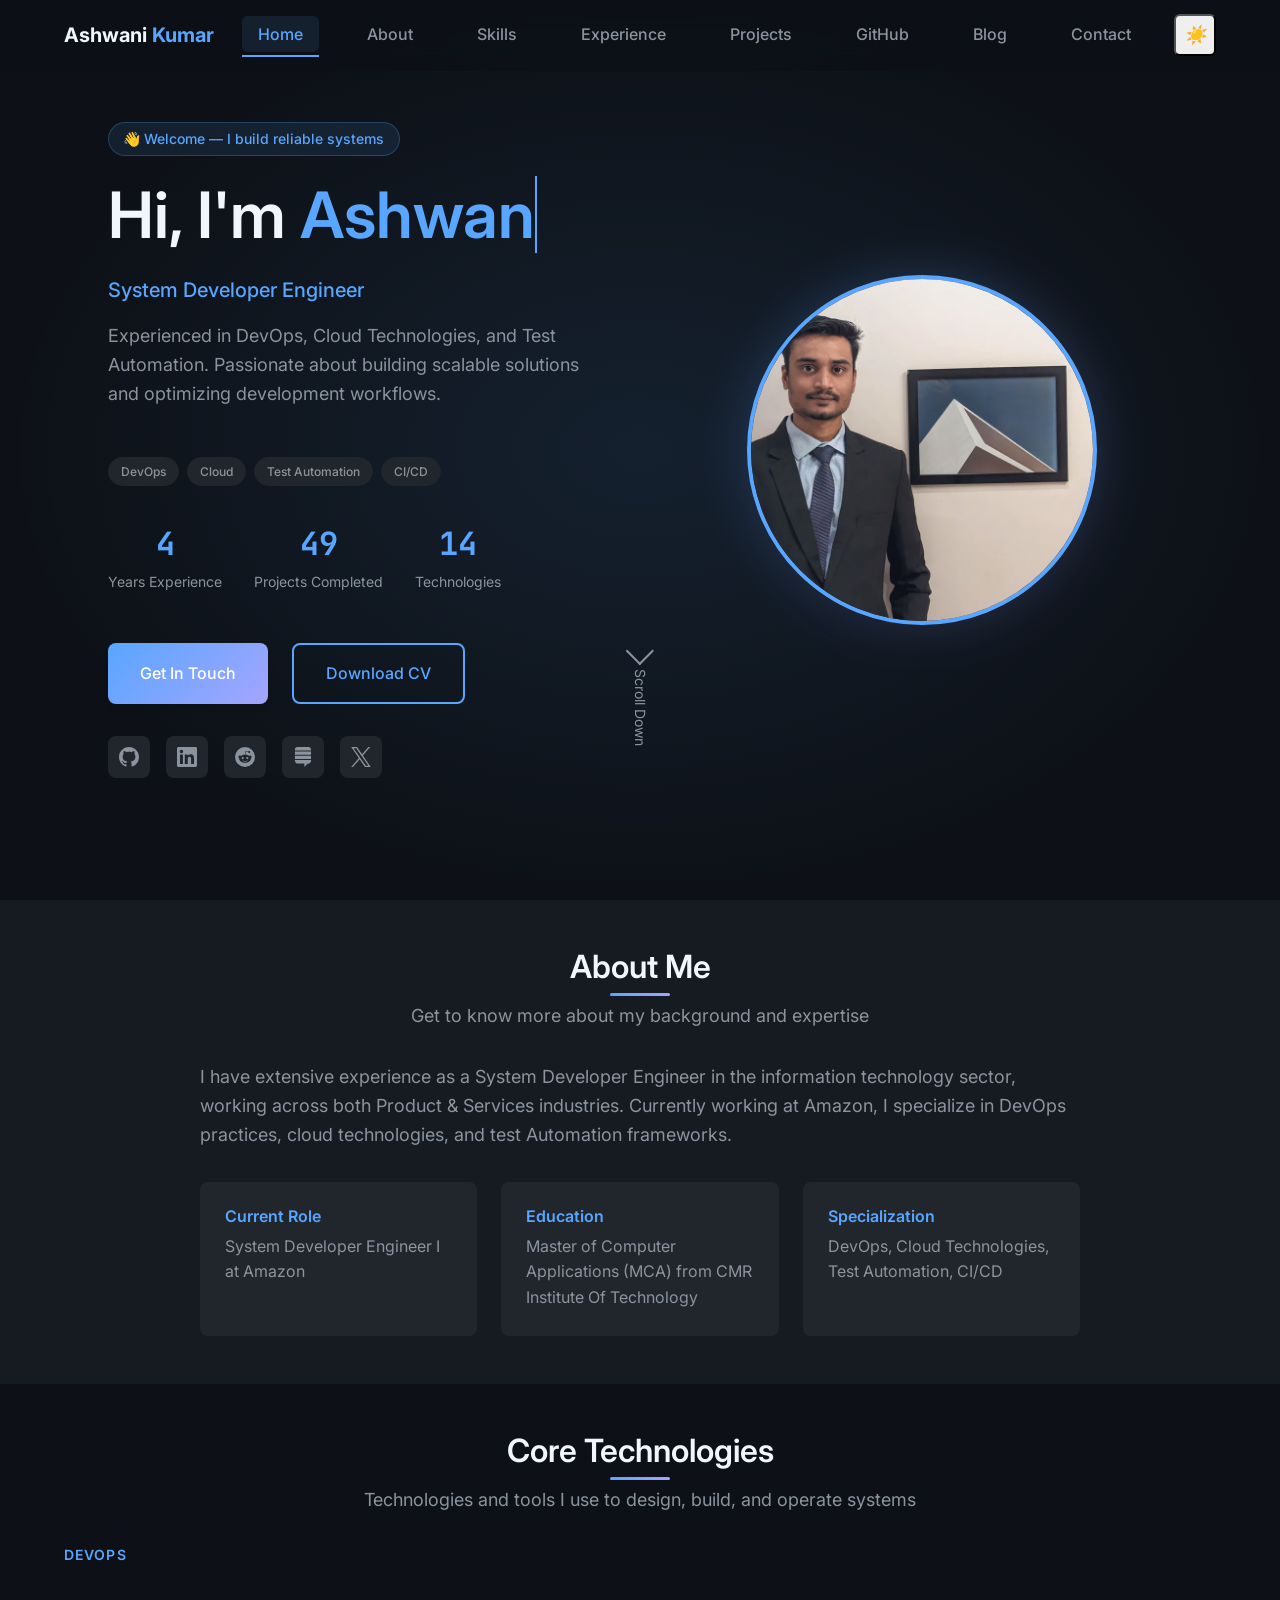
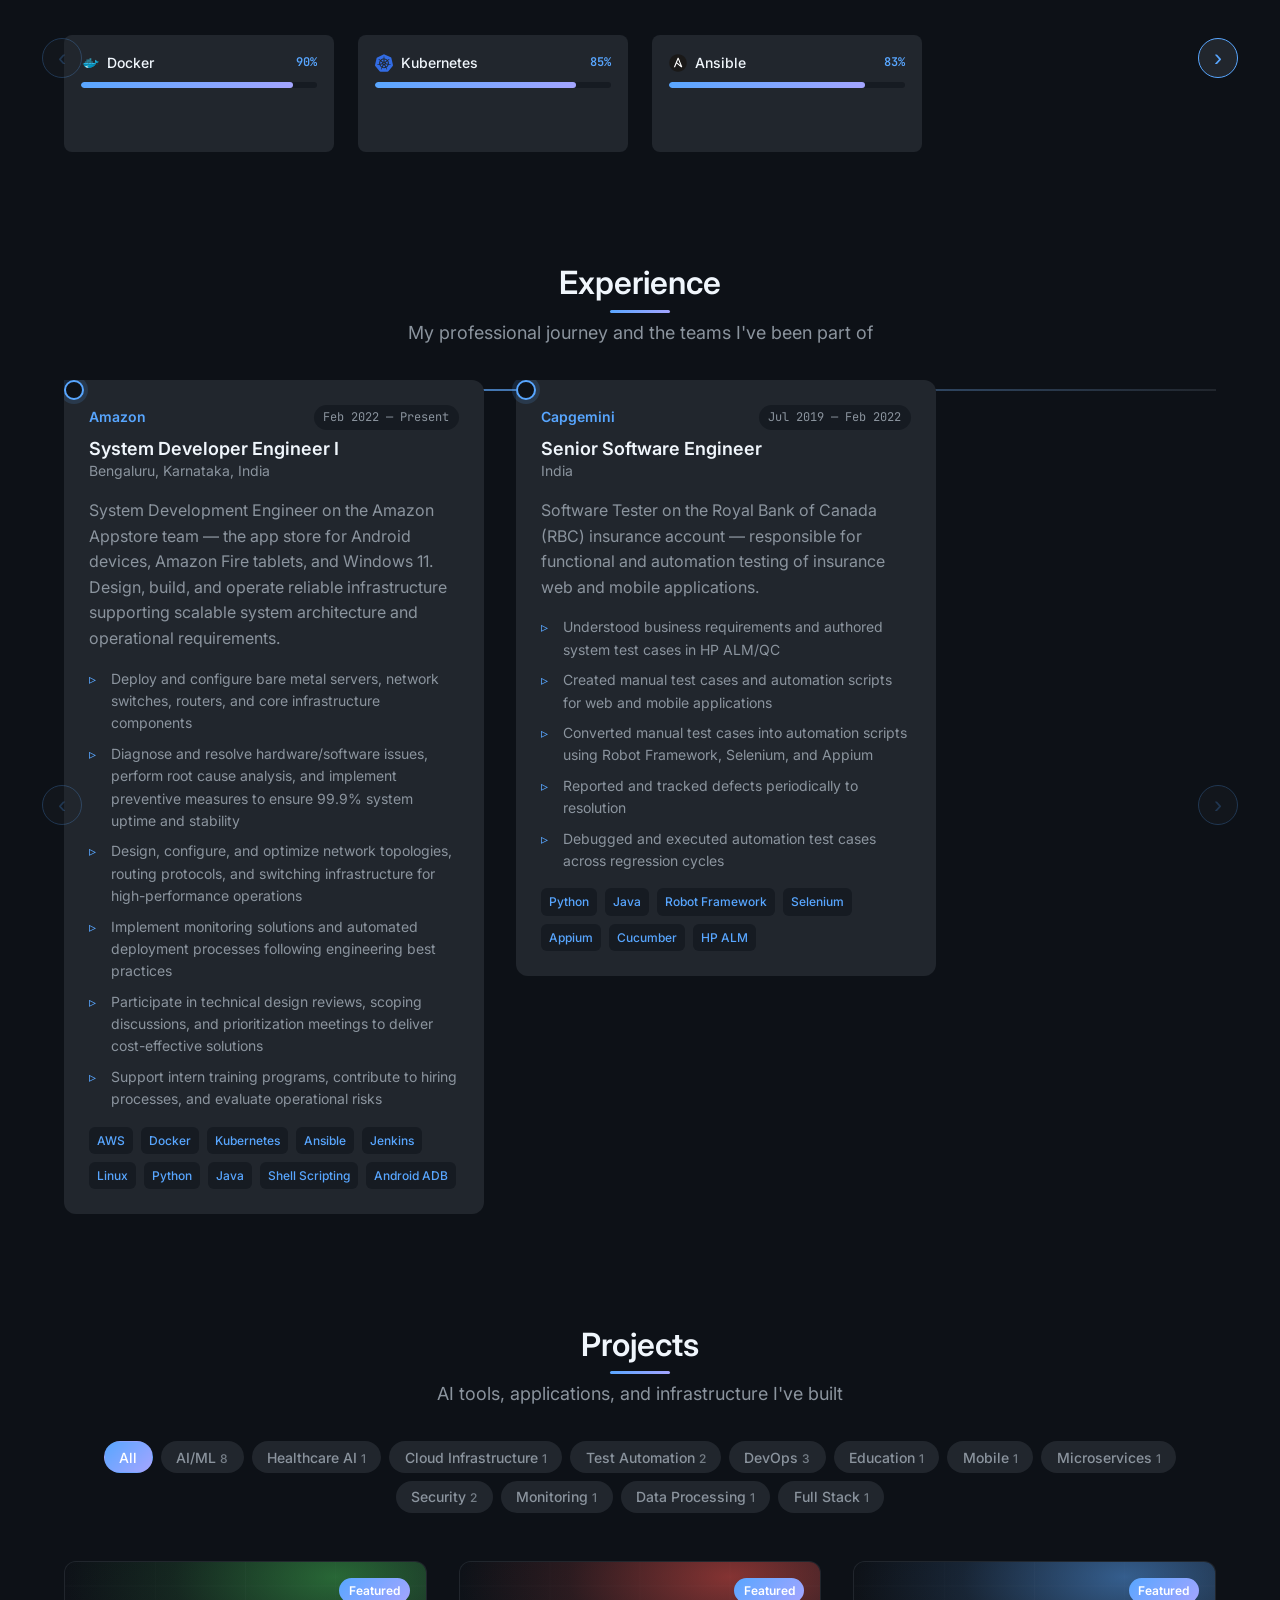
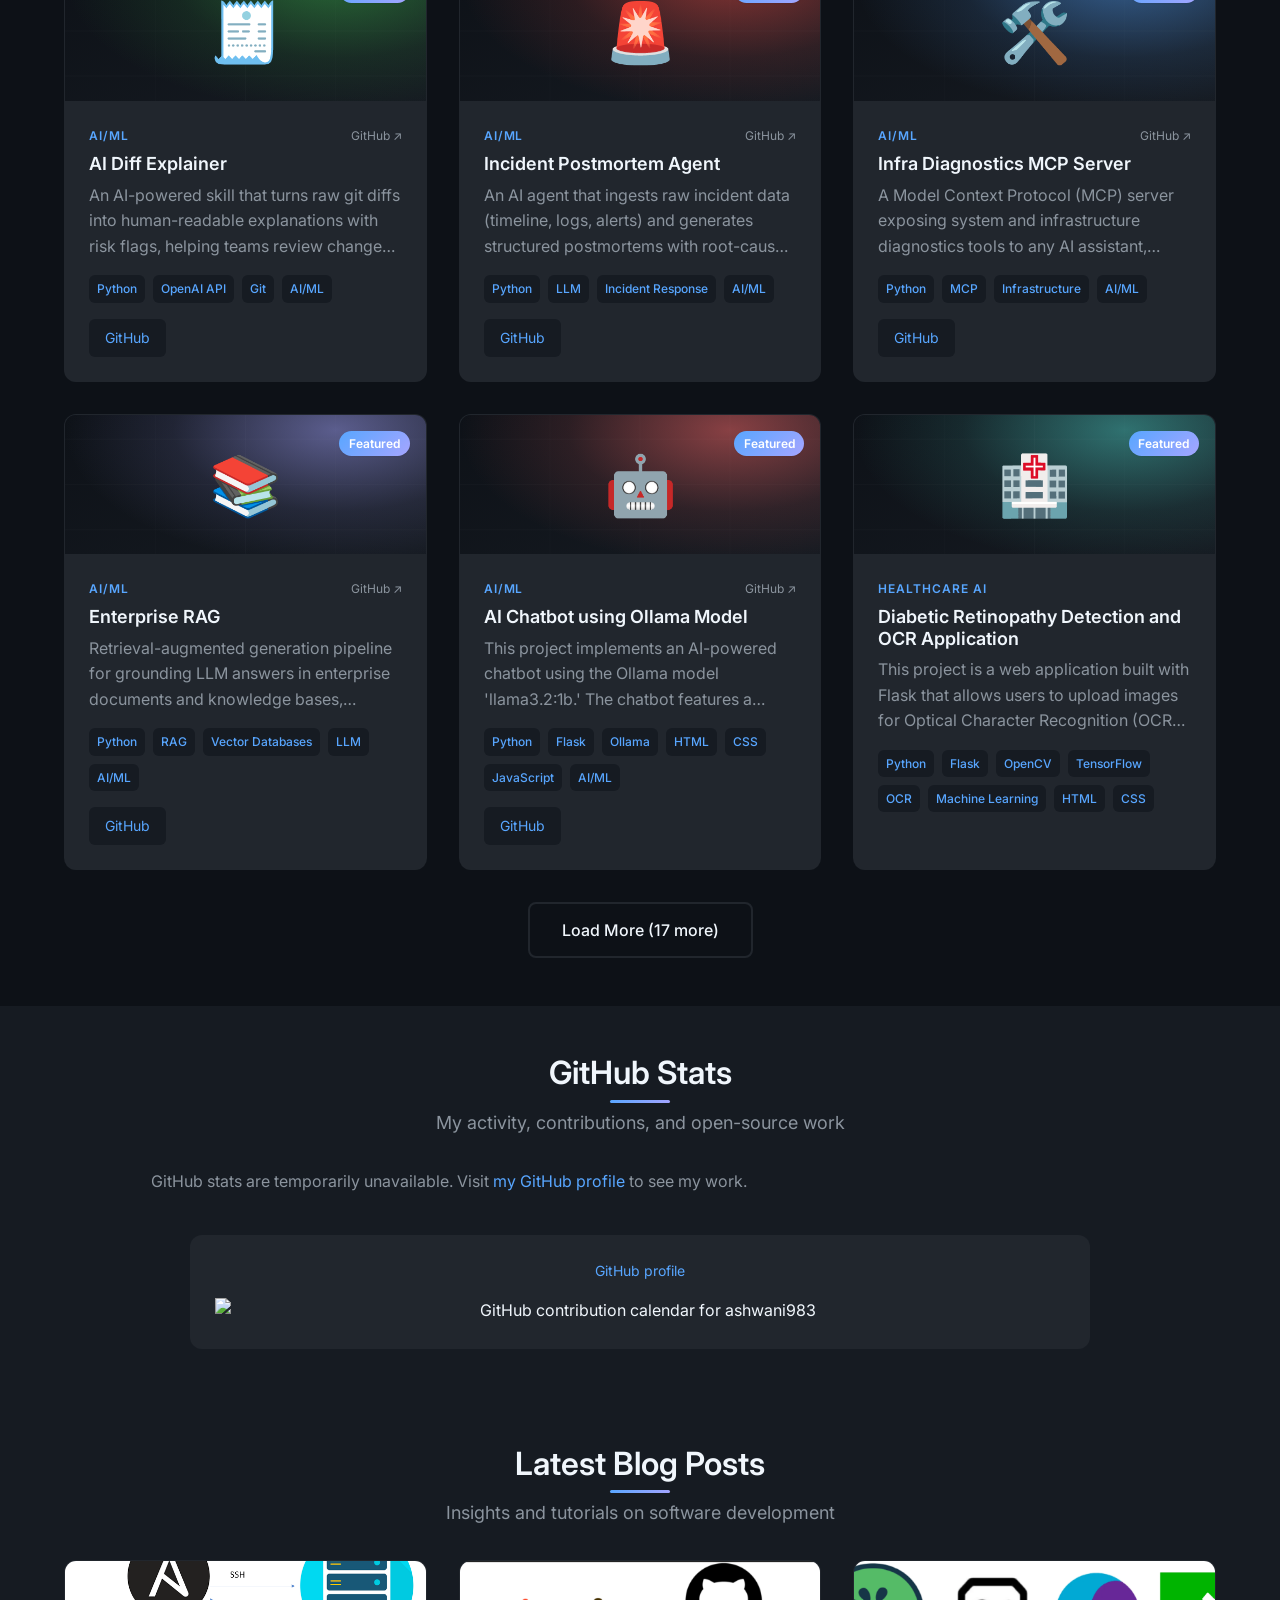
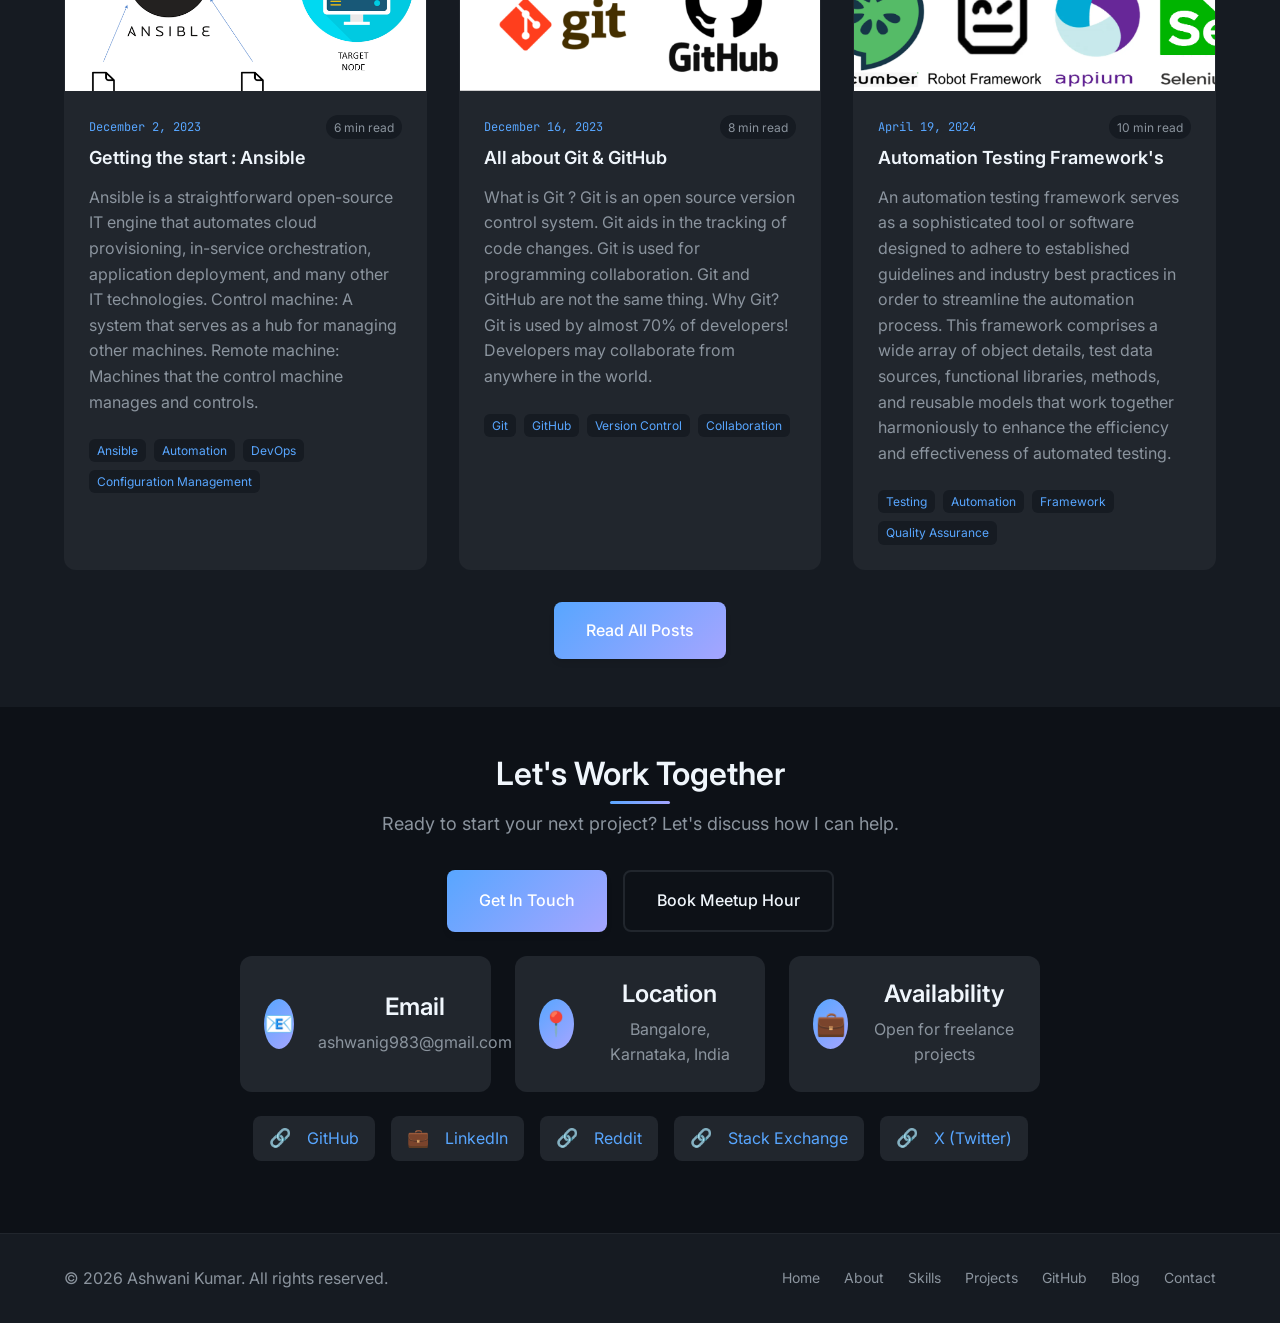
==== index.html @ 75cb749c "Reduce vertical scrolling: tighter section spacing, compact cards, horizontal-scroll projects and bl" ====
<!DOCTYPE html>
<html lang="en">
<head>
    <meta charset="UTF-8">
    <meta name="viewport" content="width=device-width, initial-scale=1.0">
    <meta name="description" content="Ashwani Kumar - System Developer Engineer specializing in DevOps, Cloud Technologies, and Test Automation">
    <meta name="keywords" content="System Developer Engineer, DevOps, AWS, Docker, Kubernetes, Test Automation, Software Engineer">
    <meta name="author" content="Ashwani Kumar">
    <meta name="robots" content="index, follow">
    <link rel="canonical" href="https://ashwani983.github.io/">
    
    <!-- Open Graph Tags -->
    <meta property="og:title" content="Ashwani Kumar - System Developer Engineer">
    <meta property="og:description" content="Experienced SysDev Engineer specializing in DevOps, Cloud Technologies, and Test Automation">
    <meta property="og:type" content="website">
    <meta property="og:url" content="https://ashwani983.github.io">
    <meta property="og:site_name" content="Ashwani Kumar">
    <meta property="og:image" content="https://ashwani983.github.io/assets/images/profile/profile-hero.jpg">
    <meta property="og:image:width" content="1200">
    <meta property="og:image:height" content="1200">
    <meta property="og:locale" content="en_US">
    
    <!-- Twitter Card Tags -->
    <meta name="twitter:card" content="summary_large_image">
    <meta name="twitter:title" content="Ashwani Kumar - System Developer Engineer">
    <meta name="twitter:description" content="Experienced SysDev Engineer specializing in DevOps, Cloud Technologies, and Test Automation">
    <meta name="twitter:image" content="https://ashwani983.github.io/assets/images/profile/profile-hero.jpg">
    <meta name="twitter:creator" content="@ashwani_kumar">
    
    <title>Ashwani Kumar - System Developer Engineer</title>

    <!-- Structured Data -->
    <script type="application/ld+json">
    {
      "@context": "https://schema.org",
      "@type": "Person",
      "name": "Ashwani Kumar",
      "url": "https://ashwani983.github.io",
      "image": "https://ashwani983.github.io/assets/images/profile/profile-hero.jpg",
      "jobTitle": "System Developer Engineer",
      "worksFor": { "@type": "Organization", "name": "Amazon" },
      "email": "mailto:ashwanig983@gmail.com",
      "address": {
        "@type": "PostalAddress",
        "addressLocality": "Bangalore",
        "addressRegion": "Karnataka",
        "addressCountry": "IN"
      },
      "sameAs": [
        "https://github.com/ashwani983",
        "https://www.linkedin.com/in/ashwani-kumar-699788146/",
        "https://atlcodify.wordpress.com",
        "https://www.reddit.com/u/Ashwani_k983/s/qi09tAk231",
        "https://stackexchange.com/users/29012040/ashwani-kumar",
        "https://x.com/ashwanig983"
      ],
      "knowsAbout": ["DevOps", "Cloud Technologies", "Test Automation", "CI/CD", "Kubernetes", "Docker", "AWS"]
    }
    </script>
    
    <!-- Fonts -->
    <link rel="preconnect" href="https://fonts.googleapis.com">
    <link rel="preconnect" href="https://fonts.gstatic.com" crossorigin>
    <link href="https://fonts.googleapis.com/css2?family=Inter:wght@400;500;600;700&family=JetBrains+Mono:wght@400;500;600&display=swap" rel="stylesheet">
    
    <!-- CSS Files -->
    <link rel="stylesheet" href="assets/css/main.css">
    <link rel="stylesheet" href="assets/css/responsive.css">
    <link rel="stylesheet" href="assets/css/animations.css">
    
    <!-- Favicon -->
    <link rel="icon" type="image/svg+xml" href="assets/images/icons/favicon.svg">
</head>
<body>
    <a class="skip-link" href="#main">Skip to content</a>

    <!-- Navigation -->
    <nav class="navbar" id="navbar" aria-label="Main navigation">
        <div class="nav-container">
            <div class="nav-logo">
                <a href="#home" class="nav-logo-link">
                    <span class="logo-text">Ashwani</span>
                    <span class="logo-accent">Kumar</span>
                </a>
            </div>
            
            <div class="nav-menu" id="nav-menu">
                <ul class="nav-list">
                    <li class="nav-item">
                        <a href="#home" class="nav-link active" aria-current="page">Home</a>
                    </li>
                    <li class="nav-item">
                        <a href="#about" class="nav-link">About</a>
                    </li>
                    <li class="nav-item">
                        <a href="#skills" class="nav-link">Skills</a>
                    </li>
                    <li class="nav-item">
                        <a href="#experience" class="nav-link">Experience</a>
                    </li>
                    <li class="nav-item">
                        <a href="#projects" class="nav-link">Projects</a>
                    </li>
                    <li class="nav-item">
                        <a href="#github" class="nav-link">GitHub</a>
                    </li>
                    <li class="nav-item">
                        <a href="#blog" class="nav-link">Blog</a>
                    </li>
                    <li class="nav-item">
                        <a href="#contact" class="nav-link">Contact</a>
                    </li>
                </ul>
            </div>
            
            <button type="button" class="nav-toggle" id="nav-toggle" aria-label="Toggle navigation menu" aria-expanded="false" aria-controls="nav-menu">
                <span class="bar"></span>
                <span class="bar"></span>
                <span class="bar"></span>
            </button>
            
            <button type="button" class="theme-toggle" id="theme-toggle" role="switch" aria-checked="true" aria-label="Toggle dark/light theme">
                <i class="theme-icon" aria-hidden="true">🌙</i>
            </button>
        </div>
    </nav>

    <main id="main">
    <!-- Hero Section -->
    <section id="home" class="hero">
        <div class="hero-background">
            <div class="particles" id="particles"></div>
        </div>
        
        <div class="hero-container">
            <div class="hero-content">
                <div class="hero-text">
                    <span class="hero-eyebrow">👋 Welcome — I build reliable systems</span>
                    <h1 class="hero-title">
                        Hi, I'm <span class="typewriter" id="typewriter"></span>
                    </h1>
                    <p class="hero-subtitle">System Developer Engineer</p>
                    <p class="hero-description">
                        Experienced in DevOps, Cloud Technologies, and Test Automation. 
                        Passionate about building scalable solutions and optimizing development workflows.
                    </p>
                    
                    <div class="hero-chips" aria-label="Areas of expertise">
                        <span class="chip">DevOps</span>
                        <span class="chip">Cloud</span>
                        <span class="chip">Test Automation</span>
                        <span class="chip">CI/CD</span>
                    </div>
                    
                    <div class="hero-stats">
                        <div class="stat-item">
                            <span class="stat-number" data-target="5">0</span>
                            <span class="stat-label">Years Experience</span>
                        </div>
                        <div class="stat-item">
                            <span class="stat-number" data-target="50">0</span>
                            <span class="stat-label">Projects Completed</span>
                        </div>
                        <div class="stat-item">
                            <span class="stat-number" data-target="15">0</span>
                            <span class="stat-label">Technologies</span>
                        </div>
                    </div>
                    
                    <div class="hero-buttons">
                        <a href="#contact" class="btn btn-primary">Get In Touch</a>
                        <a href="assets/files/resume.pdf" class="btn btn-secondary" download>Download CV</a>
                    </div>
                    
                    <div class="hero-socials" aria-label="Social profiles">
                        <a href="https://github.com/ashwani983" class="social-icon-btn" target="_blank" rel="noopener" aria-label="GitHub profile">
                            <svg viewBox="0 0 24 24" width="20" height="20" fill="currentColor" aria-hidden="true"><path d="M12 0C5.37 0 0 5.37 0 12c0 5.31 3.435 9.795 8.205 11.385.6.105.825-.255.825-.57 0-.285-.015-1.23-.015-2.235-3.015.555-3.795-.735-4.035-1.41-.135-.345-.72-1.41-1.23-1.695-.42-.225-1.02-.78-.015-.795.945-.015 1.62.87 1.845 1.23 1.08 1.815 2.805 1.305 3.495.99.105-.78.42-1.305.765-1.605-2.67-.3-5.46-1.335-5.46-5.925 0-1.305.465-2.385 1.23-3.225-.12-.3-.54-1.53.12-3.18 0 0 1.005-.315 3.3 1.23.96-.27 1.98-.405 3-.405s2.04.135 3 .405c2.295-1.56 3.3-1.23 3.3-1.23.66 1.65.24 2.88.12 3.18.765.84 1.23 1.905 1.23 3.225 0 4.605-2.805 5.625-5.475 5.925.435.375.81 1.095.81 2.22 0 1.605-.015 2.895-.015 3.3 0 .315.225.69.825.57A12.02 12.02 0 0 0 24 12c0-6.63-5.37-12-12-12z"/></svg>
                        </a>
                        <a href="https://www.linkedin.com/in/ashwani-kumar-699788146/" class="social-icon-btn" target="_blank" rel="noopener" aria-label="LinkedIn profile">
                            <svg viewBox="0 0 24 24" width="20" height="20" fill="currentColor" aria-hidden="true"><path d="M20.447 20.452h-3.554v-5.569c0-1.328-.027-3.037-1.852-3.037-1.853 0-2.136 1.445-2.136 2.939v5.667H9.351V9h3.414v1.561h.046c.477-.9 1.637-1.85 3.37-1.85 3.601 0 4.267 2.37 4.267 5.455v6.286zM5.337 7.433c-1.144 0-2.063-.926-2.063-2.065 0-1.138.92-2.063 2.063-2.063 1.14 0 2.064.925 2.064 2.063 0 1.139-.925 2.065-2.064 2.065zm1.782 13.019H3.555V9h3.564v11.452zM22.225 0H1.771C.792 0 0 .774 0 1.729v20.542C0 23.227.792 24 1.771 24h20.451C23.2 24 24 23.227 24 22.271V1.729C24 .774 23.2 0 22.222 0h.003z"/></svg>
                        </a>
                        <a href="https://www.reddit.com/u/Ashwani_k983/s/qi09tAk231" class="social-icon-btn" target="_blank" rel="noopener" aria-label="Reddit profile">
                            <svg viewBox="0 0 24 24" width="20" height="20" fill="currentColor" aria-hidden="true"><path d="M12 0A12 12 0 0 0 0 12a12 12 0 0 0 12 12 12 12 0 0 0 12-12A12 12 0 0 0 12 0zm5.01 4.744c.688 0 1.25.561 1.25 1.249a1.25 1.25 0 0 1-2.498.056l-2.597-.547-.8 3.747c1.824.07 3.48.632 4.674 1.488.308-.309.73-.491 1.207-.491.968 0 1.754.786 1.754 1.754 0 .716-.435 1.333-1.01 1.614a3.111 3.111 0 0 1 .042.52c0 2.694-3.13 4.87-7.004 4.87-3.874 0-7.004-2.176-7.004-4.87 0-.183.015-.366.043-.534A1.748 1.748 0 0 1 4.028 12c0-.968.786-1.754 1.754-1.754.463 0 .898.196 1.207.49 1.207-.883 2.878-1.43 4.744-1.487l.885-4.182a.342.342 0 0 1 .14-.197.35.35 0 0 1 .238-.042l2.906.617a1.214 1.214 0 0 1 1.108-.701zM9.25 12a1.25 1.25 0 0 0-1.25 1.25c0 .69.56 1.25 1.25 1.25.69 0 1.25-.56 1.25-1.25 0-.69-.56-1.25-1.25-1.25zm5.5 0a1.25 1.25 0 0 0-1.25 1.25c0 .69.56 1.25 1.25 1.25.69 0 1.25-.56 1.25-1.25 0-.69-.56-1.25-1.25-1.25zm-5.466 3.99a.327.327 0 0 0-.231.094.33.33 0 0 0 0 .463c.842.842 2.484.913 2.961.913.477 0 2.105-.056 2.961-.913a.361.361 0 0 0 .029-.463.33.33 0 0 0-.464 0c-.547.533-1.684.73-2.512.73-.828 0-1.979-.196-2.512-.73a.326.326 0 0 0-.232-.095z"/></svg>
                        </a>
                        <a href="https://stackexchange.com/users/29012040/ashwani-kumar" class="social-icon-btn" target="_blank" rel="noopener" aria-label="Stack Exchange profile">
                            <svg viewBox="0 0 24 24" width="20" height="20" fill="currentColor" aria-hidden="true"><path d="M21.728 15.577v1.036c0 1.754-1.395 3.177-3.1 3.177h-.904L13.645 24v-4.21H5.371c-1.704 0-3.099-1.423-3.099-3.181v-1.032h19.456zM2.275 10.463h19.323v3.979H2.275v-3.979zm0-5.141h19.323v3.979H2.275V5.322zM18.575 0c1.681 0 3.023 1.42 3.023 3.178v1.034H2.275V3.178C2.275 1.422 3.67 0 5.375 0h13.2z"/></svg>
                        </a>
                        <a href="https://x.com/ashwanig983" class="social-icon-btn" target="_blank" rel="noopener" aria-label="X (Twitter) profile">
                            <svg viewBox="0 0 24 24" width="20" height="20" fill="currentColor" aria-hidden="true"><path d="M14.234 10.162 22.977 0h-2.072l-7.591 8.824L7.251 0H.258l9.168 13.343L.258 24H2.33l8.016-9.318L16.749 24h6.993zm-2.837 3.299-.929-1.329L3.076 1.56h3.182l5.965 8.532.929 1.329 7.754 11.09h-3.182z"/></svg>
                        </a>
                    </div>
                </div>
                
                <div class="hero-image">
                    <div class="image-container">
                        <picture>
                            <source type="image/webp" srcset="assets/images/profile/profile-hero.webp">
                            <img src="assets/images/profile/profile-hero.jpg" alt="Ashwani Kumar" class="profile-img" width="350" height="350" fetchpriority="high" decoding="async">
                        </picture>
                        <div class="image-overlay"></div>
                    </div>
                </div>
            </div>
            
            <div class="scroll-indicator">
                <div class="scroll-arrow"></div>
                <span class="scroll-text">Scroll Down</span>
            </div>
        </div>
    </section>

    <!-- About Section -->
    <section id="about" class="about">
        <div class="container">
            <div class="section-header">
                <h2 class="section-title">About Me</h2>
                <p class="section-subtitle">Get to know more about my background and expertise</p>
            </div>
            
            <div class="about-content">
                <div class="about-text">
                    <p class="about-description">
                        I have extensive experience as a System Developer Engineer in the information technology 
                        sector, working across both Product & Services industries. Currently working at Amazon, 
                        I specialize in DevOps practices, cloud technologies, and test Automation frameworks.
                    </p>
                    
                    <div class="about-highlights">
                        <div class="highlight-item">
                            <h3>Current Role</h3>
                            <p>System Developer Engineer I at Amazon</p>
                        </div>
                        <div class="highlight-item">
                            <h3>Education</h3>
                            <p>Master of Computer Applications (MCA) from CMR Institute Of Technology</p>
                        </div>
                        <div class="highlight-item">
                            <h3>Specialization</h3>
                            <p>DevOps, Cloud Technologies, Test Automation, CI/CD</p>
                        </div>
                    </div>
                </div>
            </div>
        </div>
    </section>

    <!-- Skills Section -->
    <section id="skills" class="skills">
        <div class="container">
            <div class="section-header">
                <h2 class="section-title">Core Technologies</h2>
                <p class="section-subtitle">Technologies and tools I use to design, build, and operate systems</p>
            </div>

            <div class="carousel skills-carousel">
                <button type="button" class="carousel-btn carousel-prev" aria-label="Scroll skills left">‹</button>
                <div class="carousel-viewport skills-list" id="skills-grid">
                    <!-- Skills will be loaded dynamically -->
                </div>
                <button type="button" class="carousel-btn carousel-next" aria-label="Scroll skills right">›</button>
            </div>
        </div>
    </section>

    <!-- Experience Section -->
    <section id="experience" class="experience">
        <div class="container">
            <div class="section-header">
                <h2 class="section-title">Experience</h2>
                <p class="section-subtitle">My professional journey and the teams I've been part of</p>
            </div>
            
            <div class="carousel experience-carousel">
                <button type="button" class="carousel-btn carousel-prev" aria-label="Scroll experience left">‹</button>
                <div class="carousel-viewport timeline" id="timeline">
                    <!-- Experience will be loaded dynamically -->
                </div>
                <button type="button" class="carousel-btn carousel-next" aria-label="Scroll experience right">›</button>
            </div>
        </div>
    </section>

    <!-- Projects Section -->
    <section id="projects" class="featured-projects">
        <div class="container">
            <div class="section-header">
                <h2 class="section-title">Projects</h2>
                <p class="section-subtitle">AI tools, applications, and infrastructure I've built</p>
            </div>

            <div class="project-filters" id="project-filters" role="tablist" aria-label="Filter projects by category">
                <!-- Filters will be loaded dynamically -->
            </div>

            <div class="carousel projects-carousel">
                <button type="button" class="carousel-btn carousel-prev" aria-label="Scroll projects left">‹</button>
                <div class="projects-grid" id="featured-projects-grid" data-carousel>
                    <!-- Projects will be loaded dynamically -->
                </div>
                <button type="button" class="carousel-btn carousel-next" aria-label="Scroll projects right">›</button>
            </div>

            <div class="section-footer">
                <button type="button" class="btn btn-outline" id="projects-load-more">Load More Projects</button>
            </div>
        </div>
    </section>

    <!-- GitHub Stats Section -->
    <section id="github" class="github-stats">
        <div class="container">
            <div class="section-header">
                <h2 class="section-title">GitHub Stats</h2>
                <p class="section-subtitle">My activity, contributions, and open-source work</p>
            </div>

            <div class="stats-grid" id="github-stats-grid">
                <!-- Stats will be loaded dynamically -->
            </div>

            <div class="contribution-card" id="contribution-calendar" aria-label="GitHub contribution calendar for ashwani983">
                <p class="stats-fallback">Loading contribution calendar…</p>
            </div>
        </div>
    </section>

    <!-- Blog Section -->
    <section id="blog" class="blog-preview">
        <div class="container">
            <div class="section-header">
                <h2 class="section-title">Latest Blog Posts</h2>
                <p class="section-subtitle">Insights and tutorials on software development</p>
            </div>
            
            <div class="carousel blog-carousel">
                <button type="button" class="carousel-btn carousel-prev" aria-label="Scroll blog posts left">‹</button>
                <div class="blog-grid" id="blog-grid" data-carousel>
                    <!-- Blog posts will be loaded dynamically -->
                </div>
                <button type="button" class="carousel-btn carousel-next" aria-label="Scroll blog posts right">›</button>
            </div>
            
            <div class="section-footer">
                <a href="https://atlcodify.wordpress.com/blog/" class="btn btn-primary">Read All Posts</a>
            </div>
        </div>
    </section>

    <!-- Contact Section -->
    <section id="contact" class="contact-preview">
        <div class="container">
            <div class="section-header">
                <h2 class="section-title">Let's Work Together</h2>
                <p class="section-subtitle">Ready to start your next project? Let's discuss how I can help.</p>
            </div>
            
            <div class="contact-content">
                <div class="contact-actions">
                    <a href="mailto:ashwanig983@gmail.com" class="btn btn-primary">Get In Touch</a>
                    <a href="https://calendar.app.google/imFXBYHvWnFTSKut9" class="btn btn-outline" target="_blank" rel="noopener">Book Meetup Hour</a>
                </div>

                <div class="contact-info">
                    <div class="contact-item">
                        <div class="contact-icon">📧</div>
                        <div class="contact-details">
                            <h3>Email</h3>
                            <p>ashwanig983@gmail.com</p>
                        </div>
                    </div>
                    
                    <div class="contact-item">
                        <div class="contact-icon">📍</div>
                        <div class="contact-details">
                            <h3>Location</h3>
                            <p>Bangalore, Karnataka, India</p>
                        </div>
                    </div>
                    
                    <div class="contact-item">
                        <div class="contact-icon">💼</div>
                        <div class="contact-details">
                            <h3>Availability</h3>
                            <p>Open for freelance projects</p>
                        </div>
                    </div>
                </div>
                
                <div class="social-links">
                    <a href="https://github.com/ashwani983" class="social-link" target="_blank" rel="noopener">
                        <span class="social-icon">🔗</span>
                        <span class="social-text">GitHub</span>
                    </a>
                    <a href="https://www.linkedin.com/in/ashwani-kumar-699788146/" class="social-link" target="_blank" rel="noopener">
                        <span class="social-icon">💼</span>
                        <span class="social-text">LinkedIn</span>
                    </a>
                    <a href="https://www.reddit.com/u/Ashwani_k983/s/qi09tAk231" class="social-link" target="_blank" rel="noopener">
                        <span class="social-icon">🔗</span>
                        <span class="social-text">Reddit</span>
                    </a>
                    <a href="https://stackexchange.com/users/29012040/ashwani-kumar" class="social-link" target="_blank" rel="noopener">
                        <span class="social-icon">🔗</span>
                        <span class="social-text">Stack Exchange</span>
                    </a>
                    <a href="https://x.com/ashwanig983" class="social-link" target="_blank" rel="noopener">
                        <span class="social-icon">🔗</span>
                        <span class="social-text">X (Twitter)</span>
                    </a>
                </div>
            </div>
        </div>
    </section>
    </main>

    <!-- Footer -->
    <footer class="footer">
        <div class="container">
            <div class="footer-content">
                <div class="footer-text">
                    <p>&copy; 2026 Ashwani Kumar. All rights reserved.</p>
                </div>
                <div class="footer-links">
                    <a href="#home">Home</a>
                    <a href="#about">About</a>
                    <a href="#skills">Skills</a>
                    <a href="#projects">Projects</a>
                    <a href="#github">GitHub</a>
                    <a href="#blog">Blog</a>
                    <a href="#contact">Contact</a>
                </div>
            </div>
        </div>
    </footer>

    <!-- JavaScript Files -->
    <script src="assets/js/main.js"></script>
    <script src="assets/js/navigation.js"></script>
    <script src="assets/js/animations.js"></script>
</body>
</html>
---- assets/css/main.css ----
/* CSS Variables - Software Engineer Theme */
:root {
  /* Primary Colors */
  --primary-bg: #0d1117;
  --secondary-bg: #161b22;
  --accent-bg: #21262d;
  
  /* Text Colors */
  --text-primary: #f0f6fc;
  --text-secondary: #8b949e;
  --text-accent: #58a6ff;
  
  /* Accent Colors */
  --accent-blue: #58a6ff;
  --accent-green: #3fb950;
  --accent-orange: #f85149;
  --accent-purple: #a5a5ff;
  
  /* Gradients */
  --gradient-primary: linear-gradient(135deg, #58a6ff, #a5a5ff);
  --gradient-secondary: linear-gradient(135deg, #3fb950, #58a6ff);
  
  /* Font Stack */
  --font-primary: 'Inter', 'Segoe UI', system-ui, sans-serif;
  --font-mono: 'JetBrains Mono', 'Fira Code', monospace;
  --font-heading: 'Inter', 'Segoe UI', system-ui, sans-serif;
  
  /* Font Sizes */
  --fs-xs: 0.75rem;
  --fs-sm: 0.875rem;
  --fs-base: 1rem;
  --fs-lg: 1.125rem;
  --fs-xl: 1.25rem;
  --fs-2xl: 1.5rem;
  --fs-3xl: 2rem;
  --fs-4xl: 2.5rem;
  
  /* Spacing */
  --spacing-xs: 0.5rem;
  --spacing-sm: 1rem;
  --spacing-md: 1.5rem;
  --spacing-lg: 2rem;
  --spacing-xl: 3rem;
  --spacing-2xl: 4rem;
  
  /* Border Radius */
  --radius-sm: 0.375rem;
  --radius-md: 0.5rem;
  --radius-lg: 0.75rem;
  --radius-xl: 1rem;
  
  /* Shadows */
  --shadow-sm: 0 1px 2px 0 rgba(0, 0, 0, 0.05);
  --shadow-md: 0 4px 6px -1px rgba(0, 0, 0, 0.1);
  --shadow-lg: 0 10px 15px -3px rgba(0, 0, 0, 0.1);
  --shadow-xl: 0 20px 25px -5px rgba(0, 0, 0, 0.1);
  
  /* Transitions */
  --transition-fast: 0.15s ease-in-out;
  --transition-normal: 0.3s ease-in-out;
  --transition-slow: 0.5s ease-in-out;

  /* Contribution calendar (GitHub dark palette) */
  --cal-0: #161b22;
  --cal-1: #0e4429;
  --cal-2: #006d32;
  --cal-3: #26a641;
  --cal-4: #39d353;
}

/* Light Theme Variables */
[data-theme="light"] {
  --primary-bg: #ffffff;
  --secondary-bg: #f6f8fa;
  --accent-bg: #ffffff;
  --text-primary: #24292f;
  --text-secondary: #656d76;
  --text-accent: #0969da;
  --accent-blue: #0969da;

  /* Contribution calendar (GitHub light palette) */
  --cal-0: #ebedf0;
  --cal-1: #9be9a8;
  --cal-2: #40c463;
  --cal-3: #30a14e;
  --cal-4: #216e39;
}

/* Reset and Base Styles */
* {
  margin: 0;
  padding: 0;
  box-sizing: border-box;
}

html {
  scroll-behavior: smooth;
  font-size: 16px;
}

body {
  font-family: var(--font-primary);
  background-color: var(--primary-bg);
  color: var(--text-primary);
  line-height: 1.6;
  overflow-x: hidden;
}

/* Typography */
h1, h2, h3, h4, h5, h6 {
  font-family: var(--font-heading);
  font-weight: 600;
  line-height: 1.2;
  margin-bottom: var(--spacing-sm);
}

h1 { font-size: var(--fs-4xl); }
h2 { font-size: var(--fs-3xl); }
h3 { font-size: var(--fs-2xl); }
h4 { font-size: var(--fs-xl); }
h5 { font-size: var(--fs-lg); }
h6 { font-size: var(--fs-base); }

p {
  margin-bottom: var(--spacing-sm);
  color: var(--text-secondary);
}

a {
  color: var(--text-accent);
  text-decoration: none;
  transition: var(--transition-fast);
}

a:hover {
  color: var(--accent-blue);
}

/* Container */
.container {
  max-width: 1200px;
  margin: 0 auto;
  padding: 0 var(--spacing-md);
}

/* Skip Link */
.skip-link {
  position: absolute;
  top: -100%;
  left: var(--spacing-sm);
  z-index: 2000;
  padding: var(--spacing-xs) var(--spacing-md);
  background: var(--accent-bg);
  color: var(--text-primary);
  border-radius: 0 0 var(--radius-sm) var(--radius-sm);
  transition: top var(--transition-fast);
}

.skip-link:focus {
  top: 0;
}

/* Buttons */
.btn {
  display: inline-flex;
  align-items: center;
  justify-content: center;
  padding: var(--spacing-sm) var(--spacing-lg);
  border: none;
  border-radius: var(--radius-md);
  font-family: var(--font-primary);
  font-size: var(--fs-base);
  font-weight: 500;
  text-decoration: none;
  cursor: pointer;
  transition: var(--transition-normal);
  position: relative;
  overflow: hidden;
}

.btn-primary {
  background: var(--gradient-primary);
  color: white;
  box-shadow: var(--shadow-md);
}

.btn-primary:hover {
  transform: translateY(-2px);
  box-shadow: var(--shadow-lg);
}

.btn-secondary {
  background: transparent;
  color: var(--text-accent);
  border: 2px solid var(--text-accent);
}

.btn-secondary:hover {
  background: var(--text-accent);
  color: white;
}

.btn-outline {
  background: transparent;
  color: var(--text-primary);
  border: 2px solid var(--accent-bg);
}

.btn-outline:hover {
  background: var(--accent-bg);
  border-color: var(--text-accent);
}

/* Navigation */
.navbar {
  position: fixed;
  top: 0;
  left: 0;
  right: 0;
  background: rgba(13, 17, 23, 0.85);
  backdrop-filter: blur(14px) saturate(140%);
  -webkit-backdrop-filter: blur(14px) saturate(140%);
  border-bottom: 1px solid transparent;
  z-index: 1000;
  transition: var(--transition-normal);
}

.navbar.scrolled {
  background: rgba(13, 17, 23, 0.92);
  border-bottom: 1px solid var(--accent-bg);
  box-shadow: 0 4px 20px -6px rgba(0, 0, 0, 0.4);
}

[data-theme="light"] .navbar {
  background: rgba(255, 255, 255, 0.85);
}

[data-theme="light"] .navbar.scrolled {
  background: rgba(255, 255, 255, 0.92);
  border-bottom: 1px solid var(--accent-bg);
}

.nav-container {
  max-width: 1200px;
  margin: 0 auto;
  padding: 0 var(--spacing-md);
  display: flex;
  align-items: center;
  justify-content: space-between;
  height: 70px;
}

.nav-logo-link {
  font-family: var(--font-heading);
  font-size: var(--fs-xl);
  font-weight: 700;
  color: var(--text-primary);
  text-decoration: none;
}

.logo-text {
  color: var(--text-primary);
}

.logo-accent {
  color: var(--text-accent);
}

.nav-list {
  display: flex;
  list-style: none;
  gap: var(--spacing-lg);
}

.nav-link {
  color: var(--text-secondary);
  font-weight: 500;
  padding: var(--spacing-xs) var(--spacing-sm);
  border-radius: var(--radius-sm);
  transition: var(--transition-fast);
}

.nav-link:hover,
.nav-link.active {
  color: var(--text-accent);
  background: rgba(88, 166, 255, 0.1);
}

.nav-toggle {
  display: none;
  flex-direction: column;
  cursor: pointer;
  gap: 4px;
}

.bar {
  width: 25px;
  height: 3px;
  background: var(--text-primary);
  border-radius: 2px;
  transition: var(--transition-fast);
}

.theme-toggle {
  cursor: pointer;
  padding: var(--spacing-xs);
  border-radius: var(--radius-sm);
  transition: var(--transition-fast);
}

.theme-toggle:hover {
  background: var(--accent-bg);
}

.theme-icon {
  font-size: var(--fs-lg);
}

/* Hero Section */
.hero {
  min-height: 100vh;
  display: flex;
  align-items: center;
  position: relative;
  overflow: hidden;
}

.hero-background {
  position: absolute;
  top: 0;
  left: 0;
  right: 0;
  bottom: 0;
  background: radial-gradient(ellipse at center, rgba(88, 166, 255, 0.1) 0%, transparent 70%);
}

.particles {
  position: absolute;
  width: 100%;
  height: 100%;
}

.hero-container {
  max-width: 1200px;
  margin: 0 auto;
  padding: 0 var(--spacing-md);
  position: relative;
  z-index: 2;
}

.hero-content {
  display: grid;
  grid-template-columns: 1fr 1fr;
  gap: var(--spacing-2xl);
  align-items: center;
}

.hero-title {
  font-size: clamp(2.5rem, 5vw, 4rem);
  margin-bottom: var(--spacing-md);
  line-height: 1.1;
}

.typewriter {
  color: var(--text-accent);
  border-right: 2px solid var(--text-accent);
  animation: blink 1s infinite;
}

@keyframes blink {
  0%, 50% { border-color: var(--text-accent); }
  51%, 100% { border-color: transparent; }
}

.hero-subtitle {
  font-size: var(--fs-xl);
  color: var(--text-accent);
  margin-bottom: var(--spacing-sm);
  font-weight: 500;
}

.hero-description {
  font-size: var(--fs-lg);
  margin-bottom: var(--spacing-xl);
  max-width: 500px;
}

.hero-stats {
  display: flex;
  gap: var(--spacing-lg);
  margin-bottom: var(--spacing-xl);
}

.stat-item {
  text-align: center;
}

.stat-number {
  display: block;
  font-size: var(--fs-3xl);
  font-weight: 700;
  color: var(--text-accent);
  font-family: var(--font-mono);
}

.stat-label {
  font-size: var(--fs-sm);
  color: var(--text-secondary);
}

.hero-buttons {
  display: flex;
  gap: var(--spacing-md);
  flex-wrap: wrap;
}

.hero-image {
  position: relative;
  display: flex;
  justify-content: center;
  align-items: center;
}

.image-container {
  position: relative;
  width: 350px;
  height: 350px;
  border-radius: 50%;
  overflow: hidden;
  border: 4px solid var(--text-accent);
  box-shadow: var(--shadow-xl);
}

.profile-img {
  width: 100%;
  height: 100%;
  object-fit: cover;
}

.image-overlay {
  position: absolute;
  top: 0;
  left: 0;
  right: 0;
  bottom: 0;
  background: var(--gradient-primary);
  opacity: 0.1;
}

.scroll-indicator {
  position: absolute;
  bottom: var(--spacing-lg);
  left: 50%;
  transform: translateX(-50%);
  display: flex;
  flex-direction: column;
  align-items: center;
  gap: var(--spacing-xs);
  color: var(--text-secondary);
  animation: bounce 2s infinite;
}

.scroll-arrow {
  width: 20px;
  height: 20px;
  border-right: 2px solid var(--text-secondary);
  border-bottom: 2px solid var(--text-secondary);
  transform: rotate(45deg);
}

.scroll-text {
  font-size: var(--fs-sm);
  writing-mode: vertical-rl;
  text-orientation: mixed;
}

@keyframes bounce {
  0%, 20%, 50%, 80%, 100% { transform: translateX(-50%) translateY(0); }
  40% { transform: translateX(-50%) translateY(-10px); }
  60% { transform: translateX(-50%) translateY(-5px); }
}

/* Section Styles */
section {
  padding: var(--spacing-xl) 0;
}

.section-header {
  text-align: center;
  margin-bottom: var(--spacing-lg);
}

.section-title {
  font-size: var(--fs-3xl);
  margin-bottom: var(--spacing-sm);
  position: relative;
}

.section-title::after {
  content: '';
  position: absolute;
  bottom: -10px;
  left: 50%;
  transform: translateX(-50%);
  width: 60px;
  height: 3px;
  background: var(--gradient-primary);
  border-radius: 2px;
}

.section-subtitle {
  font-size: var(--fs-base);
  color: var(--text-secondary);
  max-width: 600px;
  margin: 0 auto;
}

.section-footer {
  text-align: center;
  margin-top: var(--spacing-lg);
}

/* About Section */
.about {
  background: var(--secondary-bg);
}

.about-content {
  display: grid;
  grid-template-columns: 1fr;
  gap: var(--spacing-2xl);
  align-items: start;
  max-width: 880px;
  margin: 0 auto;
}

.about-description {
  font-size: var(--fs-lg);
  margin-bottom: var(--spacing-lg);
}

.about-highlights {
  display: grid;
  grid-template-columns: repeat(3, 1fr);
  gap: var(--spacing-md);
  margin-bottom: 0;
}

.highlight-item {
  background: var(--accent-bg);
  border: 1px solid transparent;
  border-radius: var(--radius-md);
  padding: var(--spacing-md);
}

.highlight-item h3 {
  color: var(--text-accent);
  font-size: var(--fs-base);
  margin-bottom: var(--spacing-xs);
}

.highlight-item p {
  margin-bottom: 0;
}

.skills-grid {
  display: grid;
  grid-template-columns: repeat(auto-fit, minmax(120px, 1fr));
  gap: var(--spacing-sm);
}

.skill-item {
  background: var(--accent-bg);
  padding: var(--spacing-sm);
  border-radius: var(--radius-md);
  text-align: center;
  transition: var(--transition-normal);
  border: 1px solid transparent;
}

.skill-item:hover {
  border-color: var(--text-accent);
  transform: translateY(-2px);
}

.skill-icon {
  font-size: var(--fs-2xl);
  margin-bottom: var(--spacing-xs);
}

.skill-name {
  font-size: var(--fs-sm);
  font-weight: 500;
  color: var(--text-primary);
}

/* Projects Section */
.projects-grid {
  display: grid;
  grid-template-columns: repeat(auto-fit, minmax(350px, 1fr));
  gap: var(--spacing-lg);
}

.project-card {
  background: var(--accent-bg);
  border-radius: var(--radius-lg);
  overflow: hidden;
  transition: var(--transition-normal);
  border: 1px solid transparent;
}

.project-card:hover {
  transform: translateY(-5px);
  border-color: var(--text-accent);
  box-shadow: var(--shadow-xl);
}

.project-icon {
  position: relative;
  width: 100%;
  height: 140px;
  background: var(--secondary-bg);
  display: flex;
  align-items: center;
  justify-content: center;
  border-bottom: 1px solid var(--accent-bg);
  overflow: hidden;
}

.project-banner {
  width: 100%;
  height: 100%;
  object-fit: cover;
  object-position: center;
  display: block;
  transition: transform var(--transition-normal);
}

.project-card:hover .project-banner {
  transform: scale(1.04);
}

.project-emoji {
  font-size: 3rem;
  transition: var(--transition-normal);
}

.project-card:hover .project-emoji {
  transform: scale(1.1);
}

.project-content {
  padding: var(--spacing-md);
}

.project-title {
  font-size: var(--fs-lg);
  margin-bottom: var(--spacing-xs);
  color: var(--text-primary);
}

.project-description {
  margin-bottom: var(--spacing-sm);
  display: -webkit-box;
  -webkit-line-clamp: 3;
  -webkit-box-orient: vertical;
  overflow: hidden;
}

.project-tech {
  display: flex;
  flex-wrap: wrap;
  gap: var(--spacing-xs);
  margin-bottom: var(--spacing-sm);
}

.tech-tag {
  background: var(--secondary-bg);
  color: var(--text-accent);
  padding: 4px var(--spacing-xs);
  border-radius: var(--radius-sm);
  font-size: var(--fs-xs);
  font-weight: 500;
}

.project-links {
  display: flex;
  gap: var(--spacing-sm);
}

.project-link {
  padding: var(--spacing-xs) var(--spacing-sm);
  background: var(--secondary-bg);
  border-radius: var(--radius-sm);
  font-size: var(--fs-sm);
  transition: var(--transition-fast);
}

.project-link:hover {
  background: var(--text-accent);
  color: white;
}

/* Blog Section */
.blog-preview {
  background: var(--secondary-bg);
}

.blog-grid {
  display: grid;
  grid-template-columns: repeat(auto-fit, minmax(300px, 1fr));
  gap: var(--spacing-lg);
}

.blog-card {
  display: block;
  background: var(--accent-bg);
  border-radius: var(--radius-lg);
  overflow: hidden;
  transition: var(--transition-normal);
  border: 1px solid transparent;
  color: var(--text-primary);
  text-decoration: none;
}

.blog-card:hover {
  transform: translateY(-3px);
  border-color: var(--text-accent);
}

.blog-image {
  width: 100%;
  height: 130px;
  background: var(--secondary-bg);
  display: flex;
  align-items: center;
  justify-content: center;
  color: var(--text-secondary);
  overflow: hidden;
}

.blog-image img {
  width: 100%;
  height: 100%;
  object-fit: cover;
  display: block;
}

.blog-content {
  padding: var(--spacing-md);
}

.blog-meta {
  display: flex;
  justify-content: space-between;
  align-items: center;
  margin-bottom: var(--spacing-xs);
  font-size: var(--fs-sm);
  color: var(--text-secondary);
}

.blog-date {
  font-family: var(--font-mono);
  font-size: var(--fs-xs);
  color: var(--text-accent);
}

.blog-read-time {
  font-size: var(--fs-xs);
  color: var(--text-secondary);
  padding: 0.15rem 0.5rem;
  background: var(--secondary-bg);
  border-radius: 999px;
}

.blog-title {
  font-size: var(--fs-lg);
  margin-bottom: var(--spacing-sm);
  color: var(--text-primary);
}

.blog-excerpt {
  margin-bottom: var(--spacing-md);
}

.blog-tags {
  display: flex;
  flex-wrap: wrap;
  gap: var(--spacing-xs);
}

.blog-tag {
  background: var(--secondary-bg);
  color: var(--text-accent);
  padding: 2px var(--spacing-xs);
  border-radius: var(--radius-sm);
  font-size: var(--fs-xs);
}

/* Contact Section */
.contact-content {
  max-width: 800px;
  margin: 0 auto;
  text-align: center;
}

.contact-actions {
  display: flex;
  flex-wrap: wrap;
  justify-content: center;
  gap: var(--spacing-sm);
  margin-bottom: var(--spacing-md);
}

.contact-info {
  display: grid;
  grid-template-columns: repeat(auto-fit, minmax(250px, 1fr));
  gap: var(--spacing-md);
  margin-bottom: var(--spacing-md);
}

.contact-item {
  display: flex;
  align-items: center;
  gap: var(--spacing-md);
  padding: var(--spacing-md);
  background: var(--accent-bg);
  border-radius: var(--radius-lg);
  transition: var(--transition-normal);
}

.contact-item:hover {
  transform: translateY(-2px);
  box-shadow: var(--shadow-md);
}

.contact-icon {
  font-size: var(--fs-2xl);
  width: 50px;
  height: 50px;
  display: flex;
  align-items: center;
  justify-content: center;
  background: var(--gradient-primary);
  border-radius: 50%;
}

.contact-details h3 {
  color: var(--text-primary);
  margin-bottom: var(--spacing-xs);
}

.contact-details p {
  margin: 0;
  color: var(--text-secondary);
}

.social-links {
  display: flex;
  justify-content: center;
  gap: var(--spacing-sm);
  margin-bottom: var(--spacing-md);
}

.social-link {
  display: flex;
  align-items: center;
  gap: var(--spacing-sm);
  padding: var(--spacing-xs) var(--spacing-sm);
  background: var(--accent-bg);
  border-radius: var(--radius-md);
  transition: var(--transition-normal);
}

.social-link:hover {
  background: var(--text-accent);
  color: white;
  transform: translateY(-2px);
}

.social-icon {
  font-size: var(--fs-lg);
}

/* Footer */
.footer {
  background: var(--secondary-bg);
  border-top: 1px solid var(--accent-bg);
  padding: var(--spacing-lg) 0;
}

.footer-content {
  display: flex;
  justify-content: space-between;
  align-items: center;
  flex-wrap: wrap;
  gap: var(--spacing-md);
}

.footer-text p {
  margin: 0;
  color: var(--text-secondary);
}

.footer-links {
  display: flex;
  gap: var(--spacing-md);
}

.footer-links a {
  color: var(--text-secondary);
  font-size: var(--fs-sm);
  transition: var(--transition-fast);
}

.footer-links a:hover {
  color: var(--text-accent);
}

/* Utility Classes */
.text-center { text-align: center; }
.text-left { text-align: left; }
.text-right { text-align: right; }

.mb-0 { margin-bottom: 0; }
.mb-1 { margin-bottom: var(--spacing-xs); }
.mb-2 { margin-bottom: var(--spacing-sm); }
.mb-3 { margin-bottom: var(--spacing-md); }
.mb-4 { margin-bottom: var(--spacing-lg); }

.mt-0 { margin-top: 0; }
.mt-1 { margin-top: var(--spacing-xs); }
.mt-2 { margin-top: var(--spacing-sm); }
.mt-3 { margin-top: var(--spacing-md); }
.mt-4 { margin-top: var(--spacing-lg); }

.hidden { display: none; }
.visible { display: block; }

/* Loading States */
.loading {
  opacity: 0.6;
  pointer-events: none;
}

.skeleton {
  background: linear-gradient(90deg, var(--accent-bg) 25%, var(--secondary-bg) 50%, var(--accent-bg) 75%);
  background-size: 200% 100%;
  animation: loading 1.5s infinite;
}

@keyframes loading {
  0% { background-position: 200% 0; }
  100% { background-position: -200% 0; }
}

/* ============================================
   Professional Polish
   ============================================ */

/* Selection */
::selection {
  background: rgba(88, 166, 255, 0.3);
}

/* Custom scrollbar */
::-webkit-scrollbar {
  width: 10px;
}

::-webkit-scrollbar-track {
  background: var(--secondary-bg);
}

::-webkit-scrollbar-thumb {
  background: var(--accent-bg);
  border-radius: 5px;
}

::-webkit-scrollbar-thumb:hover {
  background: var(--text-accent);
}

/* Refined section headers */
.section-header .section-subtitle {
  font-size: var(--fs-lg);
  color: var(--text-secondary);
  max-width: 600px;
  margin: 0 auto;
}

/* Hero eyebrow */
.hero-eyebrow {
  display: inline-block;
  padding: 0.3rem 0.9rem;
  margin-bottom: var(--spacing-md);
  font-size: var(--fs-sm);
  font-weight: 500;
  color: var(--text-accent);
  background: rgba(88, 166, 255, 0.1);
  border: 1px solid rgba(88, 166, 255, 0.25);
  border-radius: 999px;
}

/* Hero chips */
.hero-chips {
  display: flex;
  flex-wrap: wrap;
  gap: var(--spacing-xs);
  margin-bottom: var(--spacing-lg);
}

.chip {
  padding: 0.25rem 0.75rem;
  font-size: var(--fs-xs);
  font-weight: 500;
  color: var(--text-secondary);
  background: var(--accent-bg);
  border: 1px solid var(--accent-bg);
  border-radius: 999px;
  transition: var(--transition-fast);
}

.chip:hover {
  color: var(--text-accent);
  border-color: var(--text-accent);
}

/* Hero social icon buttons */
.hero-socials {
  display: flex;
  gap: var(--spacing-sm);
  margin-top: var(--spacing-lg);
}

.social-icon-btn {
  display: inline-flex;
  align-items: center;
  justify-content: center;
  width: 42px;
  height: 42px;
  border-radius: var(--radius-md);
  background: var(--accent-bg);
  color: var(--text-secondary);
  transition: var(--transition-normal);
}

.social-icon-btn:hover {
  color: #fff;
  background: var(--gradient-primary);
  transform: translateY(-2px);
}

/* Hero image glow */
.hero-image::before {
  content: '';
  position: absolute;
  width: 350px;
  height: 350px;
  left: 50%;
  top: 50%;
  transform: translate(-50%, -50%);
  border-radius: 50%;
  background: var(--gradient-primary);
  opacity: 0.22;
  filter: blur(26px);
  z-index: -1;
}

/* ============================================
   Skills (grouped level bars)
   ============================================ */

.skills {
  background: var(--primary-bg);
}

.skills-list {
  display: grid;
  grid-template-columns: repeat(2, 1fr);
  gap: var(--spacing-xl);
  align-items: start;
}

.skill-group {
  display: grid;
  grid-template-columns: repeat(auto-fill, minmax(220px, 1fr));
  gap: var(--spacing-md);
}

.skill-category {
  grid-column: 1 / -1;
  font-size: var(--fs-sm);
  font-weight: 600;
  text-transform: uppercase;
  letter-spacing: 0.08em;
  color: var(--text-accent);
  margin-bottom: 0;
}

.skill-bar {
  padding: var(--spacing-sm);
  background: var(--accent-bg);
  border-radius: var(--radius-md);
  border: 1px solid transparent;
  transition: var(--transition-fast);
}

.skill-bar:hover {
  border-color: var(--text-accent);
}

.skill-bar-header {
  display: flex;
  justify-content: space-between;
  align-items: center;
  margin-bottom: var(--spacing-xs);
}

.skill-bar-name {
  display: flex;
  align-items: center;
  gap: var(--spacing-xs);
  font-size: var(--fs-sm);
  font-weight: 500;
  color: var(--text-primary);
}

.skill-logo {
  width: 18px;
  height: 18px;
  flex-shrink: 0;
  object-fit: contain;
}

.skill-emoji {
  line-height: 1;
}

.skill-bar-level {
  font-size: var(--fs-xs);
  font-weight: 600;
  color: var(--text-accent);
  font-family: var(--font-mono);
}

.skill-bar-track {
  width: 100%;
  height: 6px;
  background: var(--secondary-bg);
  border-radius: 999px;
  overflow: hidden;
}

/* ============================================
   Experience Timeline
   ============================================ */

.experience {
  background: var(--primary-bg);
}

.timeline {
  position: relative;
  max-width: 780px;
  margin: 0 auto;
  padding-left: var(--spacing-xl);
}

.timeline::before {
  content: '';
  position: absolute;
  left: 9px;
  top: 0;
  bottom: 0;
  width: 2px;
  background: linear-gradient(180deg, var(--text-accent), var(--accent-bg));
}

.timeline-item {
  position: relative;
  margin-bottom: var(--spacing-xl);
}

.timeline-marker {
  position: absolute;
  left: calc(-1 * var(--spacing-xl));
  top: 6px;
  width: 20px;
  height: 20px;
  border-radius: 50%;
  background: var(--primary-bg);
  border: 2px solid var(--text-accent);
  box-shadow: 0 0 0 4px rgba(88, 166, 255, 0.15);
}

.timeline-card {
  background: var(--accent-bg);
  border: 1px solid transparent;
  border-radius: var(--radius-lg);
  padding: var(--spacing-md);
  transition: var(--transition-normal);
}

.timeline-card:hover {
  border-color: var(--text-accent);
  box-shadow: var(--shadow-lg);
}

.timeline-meta {
  display: flex;
  flex-wrap: wrap;
  justify-content: space-between;
  align-items: center;
  gap: var(--spacing-xs);
  margin-bottom: var(--spacing-xs);
}

.timeline-company {
  font-size: var(--fs-sm);
  font-weight: 600;
  color: var(--text-accent);
}

a.timeline-company:hover {
  text-decoration: underline;
}

.timeline-date {
  font-size: var(--fs-xs);
  color: var(--text-secondary);
  font-family: var(--font-mono);
  padding: 0.2rem 0.6rem;
  background: var(--secondary-bg);
  border-radius: 999px;
}

.timeline-role {
  font-size: var(--fs-lg);
  color: var(--text-primary);
  margin-bottom: 0;
}

.timeline-location {
  font-size: var(--fs-sm);
  color: var(--text-secondary);
  margin-bottom: var(--spacing-sm);
}

.timeline-summary {
  font-size: var(--fs-base);
  margin-bottom: var(--spacing-sm);
}

.timeline-highlights {
  list-style: none;
  margin: 0 0 var(--spacing-sm) 0;
  padding: 0;
}

.timeline-highlights li {
  position: relative;
  padding-left: 1.4rem;
  margin-bottom: var(--spacing-xs);
  color: var(--text-secondary);
  font-size: var(--fs-sm);
}

.timeline-highlights li::before {
  content: '▹';
  position: absolute;
  left: 0;
  color: var(--text-accent);
}

.timeline-tech {
  display: flex;
  flex-wrap: wrap;
  gap: var(--spacing-xs);
  margin-top: var(--spacing-sm);
}

/* ============================================
   Light theme card visibility
   ============================================ */

[data-theme="light"] .project-card,
[data-theme="light"] .blog-card,
[data-theme="light"] .skill-bar,
[data-theme="light"] .timeline-card,
[data-theme="light"] .contact-item,
[data-theme="light"] .highlight-item,
[data-theme="light"] .chip {
  border-color: #d0d7de;
  box-shadow: 0 1px 3px rgba(31, 35, 40, 0.04);
}

/* ============================================
   Horizontal Carousel
   ============================================ */

.carousel {
  position: relative;
}

.carousel-viewport {
  display: flex;
  gap: var(--spacing-lg);
  overflow-x: auto;
  scroll-snap-type: x mandatory;
  -webkit-overflow-scrolling: touch;
  scrollbar-width: none;
  padding-bottom: var(--spacing-sm);
}

.carousel-viewport::-webkit-scrollbar {
  display: none;
}

.carousel-viewport > * {
  scroll-snap-align: start;
  flex: 0 0 auto;
}

.carousel-viewport.dragging {
  cursor: grabbing;
  scroll-snap-type: none;
  scroll-behavior: auto;
}

.carousel-btn {
  position: absolute;
  top: 50%;
  transform: translateY(-50%);
  z-index: 5;
  width: 40px;
  height: 40px;
  border-radius: 50%;
  border: 1px solid var(--text-accent);
  background: var(--accent-bg);
  color: var(--text-accent);
  font-size: 1.5rem;
  line-height: 1;
  cursor: pointer;
  display: flex;
  align-items: center;
  justify-content: center;
  transition: var(--transition-normal);
  opacity: 0.9;
  user-select: none;
}

.carousel-btn:hover {
  background: var(--text-accent);
  color: var(--primary-bg);
}

.carousel-prev {
  left: -22px;
}

.carousel-next {
  right: -22px;
}

/* Projects & blog carousels only scroll on mobile, so arrows are mobile-only */
.projects-carousel .carousel-btn,
.blog-carousel .carousel-btn {
  display: none;
}

/* Skills carousel */
.skills-carousel .carousel-viewport.skills-list {
  display: flex;
  gap: var(--spacing-xl);
  overflow-x: auto;
  scroll-snap-type: x mandatory;
  -webkit-overflow-scrolling: touch;
  scrollbar-width: none;
  align-items: stretch;
  padding-bottom: var(--spacing-sm);
}

.skills-carousel .carousel-viewport.skills-list::-webkit-scrollbar {
  display: none;
}

.skills-carousel .skill-group {
  flex: 0 0 100%;
  scroll-snap-align: start;
}

/* Experience carousel */
.experience-carousel .carousel-viewport.timeline {
  max-width: none;
  margin: 0;
  padding-left: 0;
  display: flex;
  gap: var(--spacing-lg);
  overflow-x: auto;
  scroll-snap-type: x mandatory;
  -webkit-overflow-scrolling: touch;
  scrollbar-width: none;
  align-items: stretch;
  padding-bottom: var(--spacing-sm);
}

.experience-carousel .carousel-viewport.timeline::-webkit-scrollbar {
  display: none;
}

.experience-carousel .timeline-item {
  flex: 0 0 min(420px, 85vw);
  margin-bottom: 0;
  scroll-snap-align: start;
}

.experience-carousel .timeline::before {
  left: 0;
  right: 0;
  top: 9px;
  bottom: auto;
  width: auto;
  height: 2px;
  background: linear-gradient(90deg, var(--text-accent), var(--accent-bg));
}

.experience-carousel .timeline-marker {
  left: 0;
  top: 0;
}

[data-theme="light"] .project-icon {
  border-bottom-color: #d0d7de;
}

/* ============================================
   Project filters
   ============================================ */

.project-filters {
  display: flex;
  flex-wrap: wrap;
  justify-content: center;
  gap: var(--spacing-xs);
  margin-bottom: var(--spacing-xl);
}

.filter-btn {
  padding: 0.4rem 0.9rem;
  font-family: var(--font-primary);
  font-size: var(--fs-sm);
  font-weight: 500;
  color: var(--text-secondary);
  background: var(--accent-bg);
  border: 1px solid transparent;
  border-radius: 999px;
  cursor: pointer;
  transition: var(--transition-fast);
}

.filter-btn:hover {
  color: var(--text-accent);
  border-color: var(--text-accent);
}

.filter-btn.active {
  color: white;
  background: var(--gradient-primary);
  border-color: transparent;
}

.filter-count {
  font-size: var(--fs-xs);
  opacity: 0.8;
  margin-left: 4px;
}

.project-meta {
  display: flex;
  align-items: center;
  justify-content: space-between;
  gap: var(--spacing-sm);
  margin-bottom: var(--spacing-xs);
}

.project-category {
  font-size: var(--fs-xs);
  font-weight: 600;
  text-transform: uppercase;
  letter-spacing: 0.08em;
  color: var(--text-accent);
}

.project-source {
  font-size: var(--fs-xs);
  color: var(--text-secondary);
  text-decoration: none;
  transition: var(--transition-fast);
}

.project-source:hover {
  color: var(--text-accent);
}

.project-badge {
  position: absolute;
  top: var(--spacing-sm);
  right: var(--spacing-sm);
  padding: 0.2rem 0.6rem;
  font-size: var(--fs-xs);
  font-weight: 600;
  color: white;
  background: var(--gradient-primary);
  border-radius: 999px;
  box-shadow: var(--shadow-sm);
}

/* ============================================
   GitHub Stats
   ============================================ */

.github-stats {
  background: var(--secondary-bg);
}

.stats-grid {
  display: grid;
  grid-template-columns: 2fr 1fr;
  gap: var(--spacing-md);
  max-width: 1100px;
  margin: 0 auto;
}

.stats-cards {
  display: grid;
  grid-template-columns: repeat(2, 1fr);
  gap: var(--spacing-md);
}

.stat-card {
  display: flex;
  align-items: center;
  gap: var(--spacing-md);
  padding: var(--spacing-md);
  background: var(--accent-bg);
  border: 1px solid transparent;
  border-radius: var(--radius-lg);
  transition: var(--transition-normal);
}

.stat-card:hover {
  transform: translateY(-2px);
  box-shadow: var(--shadow-md);
}

.stat-icon {
  font-size: var(--fs-2xl);
  width: 50px;
  height: 50px;
  display: flex;
  align-items: center;
  justify-content: center;
  background: var(--gradient-primary);
  border-radius: 50%;
}

.stat-details {
  display: flex;
  flex-direction: column;
}

.stat-value {
  font-size: var(--fs-2xl);
  font-weight: 700;
  color: var(--text-primary);
  font-family: var(--font-mono);
}

.stat-label {
  font-size: var(--fs-sm);
  color: var(--text-secondary);
}

.lang-card {
  padding: var(--spacing-md);
  background: var(--accent-bg);
  border: 1px solid transparent;
  border-radius: var(--radius-lg);
}

.lang-title {
  font-size: var(--fs-base);
  color: var(--text-primary);
  margin-bottom: var(--spacing-md);
}

.lang-bars {
  display: grid;
  gap: var(--spacing-sm);
}

.lang-row {
  display: grid;
  grid-template-columns: 90px 1fr 44px;
  align-items: center;
  gap: var(--spacing-sm);
}

.lang-name {
  font-size: var(--fs-sm);
  font-weight: 500;
  color: var(--text-primary);
}

.lang-track {
  height: 8px;
  background: var(--secondary-bg);
  border-radius: 999px;
  overflow: hidden;
}

.lang-fill {
  height: 100%;
  background: var(--gradient-primary);
  border-radius: 999px;
  transition: width var(--transition-normal);
}

.lang-pct {
  font-size: var(--fs-sm);
  font-family: var(--font-mono);
  color: var(--text-secondary);
  text-align: right;
}

.contribution-card {
  max-width: 900px;
  margin: var(--spacing-md) auto 0;
  padding: var(--spacing-md);
  background: var(--accent-bg);
  border: 1px solid transparent;
  border-radius: var(--radius-lg);
  text-align: center;
}

.contribution-card img {
  width: 100%;
  height: auto;
  display: block;
}

/* Contribution calendar */
.cal-head {
  display: flex;
  justify-content: space-between;
  align-items: center;
  margin-bottom: var(--spacing-sm);
}

.cal-total {
  font-size: var(--fs-sm);
  color: var(--text-secondary);
  text-decoration: none;
}

.cal-total:hover {
  color: var(--text-accent);
}

.cal-total strong {
  color: var(--text-primary);
  font-family: var(--font-mono);
  font-size: var(--fs-lg);
  margin-right: 0.25rem;
}

.cal-total-link {
  color: var(--text-accent);
  font-size: var(--fs-sm);
}

.cal-scroll {
  overflow-x: auto;
  overflow-y: hidden;
  padding-bottom: var(--spacing-xs);
  scrollbar-width: thin;
}

.cal-grid {
  display: grid;
  grid-template-columns: 40px repeat(var(--cols), 1fr);
  grid-template-rows: 18px 12px repeat(7, 12px);
  gap: 3px;
  min-width: 740px;
  width: max-content;
  align-items: center;
}

.cal-month {
  grid-row: 1;
  font-size: 11px;
  color: var(--text-secondary);
  white-space: nowrap;
  align-self: end;
}

.cal-weekday {
  font-size: 10px;
  color: var(--text-secondary);
  grid-column: 1;
  white-space: nowrap;
}

.cal-day {
  width: 100%;
  height: 100%;
  border-radius: 2px;
  background: var(--cal-0);
}

.cal-l0 { background: var(--cal-0); }
.cal-l1 { background: var(--cal-1); }
.cal-l2 { background: var(--cal-2); }
.cal-l3 { background: var(--cal-3); }
.cal-l4 { background: var(--cal-4); }

.cal-legend {
  display: flex;
  align-items: center;
  justify-content: flex-end;
  gap: 4px;
  margin-top: var(--spacing-xs);
}

.cal-legend .cal-day {
  width: 12px;
  height: 12px;
  border-radius: 2px;
}

.cal-legend-label {
  font-size: 10px;
  color: var(--text-secondary);
  margin: 0 4px;
}

.ghchart-img {
  max-width: 100%;
  height: auto;
}

.stats-fallback {
  color: var(--text-secondary);
  text-align: center;
}

.stats-fallback a {
  color: var(--text-accent);
}

[data-theme="light"] .stat-card,
[data-theme="light"] .lang-card,
[data-theme="light"] .contribution-card {
  border-color: #d0d7de;
  box-shadow: 0 1px 3px rgba(31, 35, 40, 0.04);
}
---- assets/css/responsive.css ----
/* Responsive Design - Mobile First Approach */

/* Large Desktop: 1441px+ */
@media (min-width: 1441px) {
  .container {
    max-width: 1400px;
  }
  
  .hero-title {
    font-size: 4.5rem;
  }
  
  .section-title {
    font-size: 3.5rem;
  }
}

/* Desktop: 1025px - 1440px */
@media (max-width: 1440px) {
  .container {
    max-width: 1200px;
  }
}

/* Tablet: 769px - 1024px */
@media (max-width: 1024px) {
  .container {
    padding: 0 var(--spacing-md);
  }
  
  /* Navigation */
  .nav-menu {
    position: fixed;
    top: 70px;
    left: -100%;
    width: 100%;
    height: calc(100vh - 70px);
    background: var(--primary-bg);
    display: flex;
    flex-direction: column;
    justify-content: flex-start;
    align-items: center;
    transition: var(--transition-normal);
    padding-top: var(--spacing-xl);
    z-index: 999;
  }
  
  .nav-menu.active {
    left: 0;
  }
  
  .nav-list {
    flex-direction: column;
    align-items: center;
    gap: var(--spacing-xl);
  }
  
  .nav-link {
    font-size: var(--fs-lg);
    padding: var(--spacing-sm) var(--spacing-lg);
  }
  
  .nav-toggle {
    display: flex;
  }
  
  .nav-toggle.active .bar:nth-child(1) {
    transform: rotate(45deg) translate(5px, 5px);
  }
  
  .nav-toggle.active .bar:nth-child(2) {
    opacity: 0;
  }
  
  .nav-toggle.active .bar:nth-child(3) {
    transform: rotate(-45deg) translate(7px, -6px);
  }
  
  /* Hero Section */
  .hero-content {
    grid-template-columns: 1fr;
    gap: var(--spacing-xl);
    text-align: center;
  }
  
  .hero-image {
    order: -1;
  }
  
  .image-container {
    width: 280px;
    height: 280px;
  }
  
  .hero-stats {
    justify-content: center;
  }
  
  /* About Section */
  .about-content {
    grid-template-columns: 1fr;
    gap: var(--spacing-xl);
  }
  
  /* Projects Grid */
  .projects-grid {
    grid-template-columns: repeat(auto-fit, minmax(300px, 1fr));
  }
  
  /* Blog Grid */
  .blog-grid {
    grid-template-columns: repeat(auto-fit, minmax(280px, 1fr));
  }
  
  /* Contact Info */
  .contact-info {
    grid-template-columns: 1fr;
  }
  
  .contact-item {
    flex-direction: column;
    text-align: center;
    gap: var(--spacing-sm);
  }
  
  /* Social Links */
  .social-links {
    flex-direction: column;
    align-items: center;
  }
  
  /* Footer */
  .footer-content {
    flex-direction: column;
    text-align: center;
  }
}

/* Mobile: 320px - 768px */
@media (max-width: 768px) {
  :root {
    --spacing-xs: 0.25rem;
    --spacing-sm: 0.75rem;
    --spacing-md: 1rem;
    --spacing-lg: 1.5rem;
    --spacing-xl: 2rem;
    --spacing-2xl: 3rem;
  }
  
  .container {
    padding: 0 var(--spacing-sm);
  }
  
  /* Navigation */
  .nav-container {
    padding: 0 var(--spacing-sm);
    height: 60px;
  }
  
  .nav-menu {
    top: 60px;
    height: calc(100vh - 60px);
  }
  
  .nav-logo-link {
    font-size: var(--fs-lg);
  }
  
  /* Hero Section */
  .hero {
    min-height: 100vh;
    padding-top: 60px;
  }
  
  .hero-container {
    padding: 0 var(--spacing-sm);
  }
  
  .hero-title {
    font-size: clamp(2rem, 8vw, 3rem);
    margin-bottom: var(--spacing-sm);
  }
  
  .hero-subtitle {
    font-size: var(--fs-lg);
  }
  
  .hero-description {
    font-size: var(--fs-base);
    margin-bottom: var(--spacing-lg);
  }
  
  .hero-stats {
    flex-direction: column;
    gap: var(--spacing-md);
    margin-bottom: var(--spacing-lg);
  }
  
  .stat-item {
    display: flex;
    align-items: center;
    gap: var(--spacing-sm);
  }
  
  .stat-number {
    font-size: var(--fs-2xl);
  }
  
  .hero-buttons {
    flex-direction: column;
    align-items: center;
    gap: var(--spacing-sm);
  }
  
  .btn {
    width: 100%;
    max-width: 280px;
  }
  
  .image-container {
    width: 220px;
    height: 220px;
  }
  
  /* Sections */
  section {
    padding: var(--spacing-xl) 0;
  }
  
  .section-header {
    margin-bottom: var(--spacing-lg);
  }
  
  .section-title {
    font-size: var(--fs-2xl);
  }
  
  .section-subtitle {
    font-size: var(--fs-base);
  }
  
  /* About Section */
  .about-description {
    font-size: var(--fs-base);
  }
  
  .about-highlights {
    grid-template-columns: 1fr;
    gap: var(--spacing-sm);
  }
  
  .highlight-item h3 {
    font-size: var(--fs-base);
  }
  
  .skills-grid {
    grid-template-columns: repeat(auto-fit, minmax(100px, 1fr));
    gap: var(--spacing-xs);
  }
  
  .skill-item {
    padding: var(--spacing-xs);
  }
  
  .skill-icon {
    font-size: var(--fs-lg);
  }
  
  .skill-name {
    font-size: var(--fs-xs);
  }
  
  /* Projects */
  .projects-grid {
    display: flex;
    flex-wrap: nowrap;
    overflow-x: auto;
    scroll-snap-type: x mandatory;
    -webkit-overflow-scrolling: touch;
    scrollbar-width: none;
    gap: var(--spacing-md);
    padding-bottom: var(--spacing-sm);
  }

  .projects-grid::-webkit-scrollbar {
    display: none;
  }

  .project-card {
    flex: 0 0 82vw;
    max-width: 82vw;
    margin: 0;
    scroll-snap-align: start;
  }

  .project-icon {
    height: 130px;
  }

  .project-content {
    padding: var(--spacing-md);
  }

  .project-title {
    font-size: var(--fs-lg);
  }

  .project-tech {
    gap: 4px;
  }

  .tech-tag {
    padding: 2px 6px;
  }

  .project-links {
    flex-direction: column;
    gap: var(--spacing-xs);
  }

  /* Blog */
  .blog-grid {
    display: flex;
    flex-wrap: nowrap;
    overflow-x: auto;
    scroll-snap-type: x mandatory;
    -webkit-overflow-scrolling: touch;
    scrollbar-width: none;
    gap: var(--spacing-md);
    padding-bottom: var(--spacing-sm);
  }

  .blog-grid::-webkit-scrollbar {
    display: none;
  }

  .blog-card {
    flex: 0 0 82vw;
    max-width: 82vw;
    margin: 0;
    scroll-snap-align: start;
  }

  .blog-image {
    height: 110px;
  }

  .blog-content {
    padding: var(--spacing-md);
  }
  
  .blog-meta {
    flex-direction: column;
    align-items: flex-start;
    gap: var(--spacing-xs);
  }
  
  .blog-title {
    font-size: var(--fs-base);
  }
  
  /* Contact */
  .contact-item {
    padding: var(--spacing-md);
    flex-direction: row;
    text-align: left;
  }

  .contact-icon {
    width: 40px;
    height: 40px;
    font-size: var(--fs-lg);
  }

  .social-links {
    flex-direction: row;
    flex-wrap: wrap;
    justify-content: center;
  }

  .social-link {
    width: auto;
    max-width: none;
  }
  
  /* Footer */
  .footer {
    padding: var(--spacing-md) 0;
  }
  
  .footer-links {
    flex-wrap: wrap;
    justify-content: center;
  }
}

/* Small Mobile: 320px - 480px */
@media (max-width: 480px) {
  .container {
    padding: 0 var(--spacing-xs);
  }
  
  .nav-container {
    padding: 0 var(--spacing-xs);
  }
  
  .hero-container {
    padding: 0 var(--spacing-xs);
  }
  
  .hero-title {
    font-size: clamp(1.75rem, 10vw, 2.5rem);
  }
  
  .hero-stats {
    gap: var(--spacing-sm);
  }
  
  .stat-number {
    font-size: var(--fs-xl);
  }
  
  .image-container {
    width: 180px;
    height: 180px;
  }
  
  .section-title {
    font-size: var(--fs-xl);
  }
  
  .skills-grid {
    grid-template-columns: repeat(auto-fit, minmax(80px, 1fr));
  }
  
  .project-card,
  .blog-card {
    max-width: 100%;
  }
  
  .contact-item {
    padding: var(--spacing-sm);
  }
  
  .social-link {
    padding: var(--spacing-xs) var(--spacing-sm);
  }
}

/* Landscape Mobile */
@media (max-height: 500px) and (orientation: landscape) {
  .hero {
    min-height: auto;
    padding: var(--spacing-2xl) 0;
  }
  
  .hero-content {
    grid-template-columns: 1fr 1fr;
  }
  
  .hero-image {
    order: 1;
  }
  
  .image-container {
    width: 200px;
    height: 200px;
  }
  
  .scroll-indicator {
    display: none;
  }
}

/* High DPI Displays */
@media (-webkit-min-device-pixel-ratio: 2), (min-resolution: 192dpi) {
  .profile-img {
    image-rendering: -webkit-optimize-contrast;
    image-rendering: crisp-edges;
  }
}

/* Reduced Motion */
@media (prefers-reduced-motion: reduce) {
  * {
    animation-duration: 0.01ms !important;
    animation-iteration-count: 1 !important;
    transition-duration: 0.01ms !important;
  }
  
  .typewriter {
    animation: none;
    border-right: none;
  }
  
  .scroll-indicator {
    animation: none;
  }
  
  .particles {
    display: none;
  }
}

/* Print Styles */
@media print {
  * {
    background: white !important;
    color: black !important;
    box-shadow: none !important;
  }
  
  .navbar,
  .nav-toggle,
  .theme-toggle,
  .scroll-indicator,
  .particles,
  .hero-buttons,
  .btn {
    display: none !important;
  }
  
  .hero {
    min-height: auto;
    page-break-after: always;
  }
  
  .section-title::after {
    display: none;
  }
  
  a {
    text-decoration: underline;
  }
  
  a[href^="http"]:after {
    content: " (" attr(href) ")";
  }
}

/* Focus Styles for Accessibility */
@media (prefers-reduced-motion: no-preference) {
  .nav-link:focus,
  .btn:focus,
  .social-link:focus,
  .project-link:focus {
    outline: 2px solid var(--text-accent);
    outline-offset: 2px;
  }
}

/* Dark Mode Specific Responsive Adjustments */
@media (max-width: 768px) {
  [data-theme="light"] .navbar {
    background: rgba(255, 255, 255, 0.95);
  }
  
  [data-theme="light"] .nav-menu {
    background: var(--primary-bg);
    border-top: 1px solid var(--accent-bg);
  }
}

/* Hover Effects - Only on devices that support hover */
@media (hover: hover) and (pointer: fine) {
  .skill-item:hover,
  .project-card:hover,
  .blog-card:hover,
  .contact-item:hover {
    transform: translateY(-2px);
  }
  
  .btn-primary:hover {
    transform: translateY(-2px);
  }
  
  .social-link:hover {
    transform: translateY(-2px);
  }
}

/* Touch Device Optimizations */
@media (hover: none) and (pointer: coarse) {
  .btn {
    min-height: 44px;
    min-width: 44px;
  }
  
  .nav-link {
    min-height: 44px;
    display: flex;
    align-items: center;
  }
  
  .social-link {
    min-height: 44px;
  }
  
  .project-link {
    min-height: 44px;
    display: flex;
    align-items: center;
    justify-content: center;
  }
}

/* Hero refinements - mobile */
@media (max-width: 768px) {
  .scroll-indicator {
    display: none;
  }

  .hero-eyebrow {
    font-size: var(--fs-xs);
    margin-bottom: var(--spacing-sm);
  }

  .hero-chips {
    justify-content: center;
    gap: 6px;
    margin-bottom: var(--spacing-md);
  }

  .hero-socials {
    justify-content: center;
    margin-top: var(--spacing-md);
  }

  /* Skills */
  .skills-list {
    grid-template-columns: 1fr;
    gap: var(--spacing-md);
  }

  .skill-group {
    grid-template-columns: 1fr;
    gap: var(--spacing-xs);
  }

  .skills-carousel .skill-group {
    flex-basis: 90vw;
  }

  /* Timeline */
  .timeline {
    padding-left: var(--spacing-lg);
  }

  .experience-carousel .carousel-viewport.timeline {
    padding-left: 0;
  }

  .timeline-marker {
    left: calc(-1 * var(--spacing-lg));
  }

  .experience-carousel .timeline-marker {
    left: 0;
  }

  .experience-carousel .timeline-item {
    flex-basis: 85vw;
  }

  .timeline-card {
    padding: var(--spacing-md);
  }

  .timeline-meta {
    flex-direction: column;
    align-items: flex-start;
    gap: var(--spacing-xs);
  }

  /* GitHub stats stack on mobile */
  .stats-grid {
    grid-template-columns: 1fr;
  }

  /* Hide carousel arrows on touch (native swipe instead) */
  .carousel-btn {
    display: none;
  }

  /* Projects & blog carousels show arrows on mobile */
  .projects-carousel .carousel-btn,
  .blog-carousel .carousel-btn {
    display: flex;
  }

  .projects-carousel .carousel-prev,
  .blog-carousel .carousel-prev {
    left: 4px;
  }

  .projects-carousel .carousel-next,
  .blog-carousel .carousel-next {
    right: 4px;
  }
}

/* Contribution calendar: hide weekday labels, scroll horizontally */
@media (max-width: 640px) {
  .cal-weekday {
    display: none;
  }

  .cal-grid {
    grid-template-columns: 0 repeat(var(--cols), 1fr);
    min-width: 740px;
    width: max-content;
  }
}

@media (max-width: 480px) {
  .timeline {
    padding-left: var(--spacing-md);
  }

  .experience-carousel .carousel-viewport.timeline {
    padding-left: 0;
  }

  .timeline-marker {
    left: calc(-1 * var(--spacing-md));
  }

  .experience-carousel .timeline-marker {
    left: 0;
  }
}
---- assets/css/animations.css ----
/* Animation Styles */

/* Keyframe Animations */
@keyframes fadeIn {
  from {
    opacity: 0;
    transform: translateY(30px);
  }
  to {
    opacity: 1;
    transform: translateY(0);
  }
}

@keyframes fadeInUp {
  from {
    opacity: 0;
    transform: translateY(50px);
  }
  to {
    opacity: 1;
    transform: translateY(0);
  }
}

@keyframes fadeInDown {
  from {
    opacity: 0;
    transform: translateY(-50px);
  }
  to {
    opacity: 1;
    transform: translateY(0);
  }
}

@keyframes fadeInLeft {
  from {
    opacity: 0;
    transform: translateX(-50px);
  }
  to {
    opacity: 1;
    transform: translateX(0);
  }
}

@keyframes fadeInRight {
  from {
    opacity: 0;
    transform: translateX(50px);
  }
  to {
    opacity: 1;
    transform: translateX(0);
  }
}

@keyframes slideInUp {
  from {
    transform: translateY(100%);
  }
  to {
    transform: translateY(0);
  }
}

@keyframes slideInDown {
  from {
    transform: translateY(-100%);
  }
  to {
    transform: translateY(0);
  }
}

@keyframes scaleIn {
  from {
    opacity: 0;
    transform: scale(0.8);
  }
  to {
    opacity: 1;
    transform: scale(1);
  }
}

@keyframes rotateIn {
  from {
    opacity: 0;
    transform: rotate(-180deg) scale(0.8);
  }
  to {
    opacity: 1;
    transform: rotate(0deg) scale(1);
  }
}

@keyframes pulse {
  0% {
    transform: scale(1);
  }
  50% {
    transform: scale(1.05);
  }
  100% {
    transform: scale(1);
  }
}

@keyframes bounce {
  0%, 20%, 50%, 80%, 100% {
    transform: translateY(0);
  }
  40% {
    transform: translateY(-10px);
  }
  60% {
    transform: translateY(-5px);
  }
}

@keyframes shake {
  0%, 100% {
    transform: translateX(0);
  }
  10%, 30%, 50%, 70%, 90% {
    transform: translateX(-5px);
  }
  20%, 40%, 60%, 80% {
    transform: translateX(5px);
  }
}

@keyframes glow {
  0% {
    box-shadow: 0 0 5px var(--text-accent);
  }
  50% {
    box-shadow: 0 0 20px var(--text-accent), 0 0 30px var(--text-accent);
  }
  100% {
    box-shadow: 0 0 5px var(--text-accent);
  }
}

@keyframes gradient {
  0% {
    background-position: 0% 50%;
  }
  50% {
    background-position: 100% 50%;
  }
  100% {
    background-position: 0% 50%;
  }
}

@keyframes float {
  0% {
    transform: translateY(0px);
  }
  50% {
    transform: translateY(-10px);
  }
  100% {
    transform: translateY(0px);
  }
}

@keyframes spin {
  from {
    transform: rotate(0deg);
  }
  to {
    transform: rotate(360deg);
  }
}

@keyframes typewriter {
  from {
    width: 0;
  }
  to {
    width: 100%;
  }
}

@keyframes blink {
  0%, 50% {
    border-color: var(--text-accent);
  }
  51%, 100% {
    border-color: transparent;
  }
}

/* Particle Animation */
@keyframes particleFloat {
  0% {
    transform: translateY(0px) rotate(0deg);
    opacity: 1;
  }
  100% {
    transform: translateY(-100vh) rotate(360deg);
    opacity: 0;
  }
}

/* Loading Animation */
@keyframes loading {
  0% {
    background-position: 200% 0;
  }
  100% {
    background-position: -200% 0;
  }
}

/* Scroll Reveal Animations */
.animate-on-scroll {
  opacity: 0;
  transform: translateY(50px);
  transition: all 0.8s cubic-bezier(0.25, 0.46, 0.45, 0.94);
}

.animate-on-scroll.animate {
  opacity: 1;
  transform: translateY(0);
}

.animate-fade-in {
  animation: fadeIn 0.8s ease-out forwards;
}

.animate-fade-in-up {
  animation: fadeInUp 0.8s ease-out forwards;
}

.animate-fade-in-down {
  animation: fadeInDown 0.8s ease-out forwards;
}

.animate-fade-in-left {
  animation: fadeInLeft 0.8s ease-out forwards;
}

.animate-fade-in-right {
  animation: fadeInRight 0.8s ease-out forwards;
}

.animate-slide-in-up {
  animation: slideInUp 0.6s ease-out forwards;
}

.animate-slide-in-down {
  animation: slideInDown 0.6s ease-out forwards;
}

.animate-scale-in {
  animation: scaleIn 0.6s ease-out forwards;
}

.animate-rotate-in {
  animation: rotateIn 0.8s ease-out forwards;
}

/* Staggered Animations */
.stagger-animation > * {
  opacity: 0;
  transform: translateY(30px);
  animation: fadeInUp 0.6s ease-out forwards;
}

.stagger-animation > *:nth-child(1) { animation-delay: 0.1s; }
.stagger-animation > *:nth-child(2) { animation-delay: 0.2s; }
.stagger-animation > *:nth-child(3) { animation-delay: 0.3s; }
.stagger-animation > *:nth-child(4) { animation-delay: 0.4s; }
.stagger-animation > *:nth-child(5) { animation-delay: 0.5s; }
.stagger-animation > *:nth-child(6) { animation-delay: 0.6s; }
.stagger-animation > *:nth-child(7) { animation-delay: 0.7s; }
.stagger-animation > *:nth-child(8) { animation-delay: 0.8s; }

/* Hover Animations */
.hover-lift {
  transition: transform var(--transition-normal), box-shadow var(--transition-normal);
}

.hover-lift:hover {
  transform: translateY(-5px);
  box-shadow: var(--shadow-xl);
}

.hover-scale {
  transition: transform var(--transition-normal);
}

.hover-scale:hover {
  transform: scale(1.05);
}

.hover-rotate {
  transition: transform var(--transition-normal);
}

.hover-rotate:hover {
  transform: rotate(5deg);
}

.hover-glow {
  transition: box-shadow var(--transition-normal);
}

.hover-glow:hover {
  animation: glow 1.5s ease-in-out infinite;
}

.hover-pulse {
  transition: transform var(--transition-normal);
}

.hover-pulse:hover {
  animation: pulse 1s ease-in-out infinite;
}

.hover-shake {
  transition: transform var(--transition-normal);
}

.hover-shake:hover {
  animation: shake 0.5s ease-in-out;
}

/* Button Animations */
.btn-animated {
  position: relative;
  overflow: hidden;
}

.btn-animated::before {
  content: '';
  position: absolute;
  top: 0;
  left: -100%;
  width: 100%;
  height: 100%;
  background: linear-gradient(90deg, transparent, rgba(255, 255, 255, 0.2), transparent);
  transition: left 0.5s;
}

.btn-animated:hover::before {
  left: 100%;
}

.btn-ripple {
  position: relative;
  overflow: hidden;
}

.btn-ripple::after {
  content: '';
  position: absolute;
  top: 50%;
  left: 50%;
  width: 0;
  height: 0;
  border-radius: 50%;
  background: rgba(255, 255, 255, 0.3);
  transform: translate(-50%, -50%);
  transition: width 0.6s, height 0.6s;
}

.btn-ripple:active::after {
  width: 300px;
  height: 300px;
}

/* Navigation Animations */
.nav-link {
  position: relative;
}

.nav-link::after {
  content: '';
  position: absolute;
  bottom: -5px;
  left: 0;
  width: 0;
  height: 2px;
  background: var(--text-accent);
  transition: width var(--transition-normal);
}

.nav-link:hover::after,
.nav-link.active::after {
  width: 100%;
}

/* Card Animations */
.card-hover {
  transition: all var(--transition-normal);
  position: relative;
}

.card-hover::before {
  content: '';
  position: absolute;
  top: 0;
  left: 0;
  right: 0;
  bottom: 0;
  background: var(--gradient-primary);
  opacity: 0;
  transition: opacity var(--transition-normal);
  border-radius: inherit;
  z-index: -1;
}

.card-hover:hover::before {
  opacity: 0.1;
}

.card-hover:hover {
  transform: translateY(-8px);
  box-shadow: var(--shadow-xl);
}

/* Text Animations */
.text-gradient {
  background: var(--gradient-primary);
  background-size: 200% 200%;
  -webkit-background-clip: text;
  background-clip: text;
  -webkit-text-fill-color: transparent;
  animation: gradient 3s ease infinite;
}

.text-typewriter {
  overflow: hidden;
  border-right: 2px solid var(--text-accent);
  white-space: nowrap;
  animation: typewriter 3s steps(40, end), blink 1s step-end infinite;
}

/* Loading Animations */
.loading-spinner {
  width: 40px;
  height: 40px;
  border: 4px solid var(--accent-bg);
  border-top: 4px solid var(--text-accent);
  border-radius: 50%;
  animation: spin 1s linear infinite;
}

.loading-dots {
  display: inline-block;
}

.loading-dots::after {
  content: '';
  animation: dots 1.5s steps(4, end) infinite;
}

@keyframes dots {
  0%, 20% { content: ''; }
  40% { content: '.'; }
  60% { content: '..'; }
  80%, 100% { content: '...'; }
}

.loading-pulse {
  animation: pulse 2s ease-in-out infinite;
}

/* Particle System */
.particle {
  position: absolute;
  width: 4px;
  height: 4px;
  background: var(--text-accent);
  border-radius: 50%;
  opacity: 0.7;
  animation: particleFloat linear infinite;
}

.particle:nth-child(odd) {
  background: var(--accent-green);
  animation-duration: 15s;
}

.particle:nth-child(even) {
  background: var(--accent-purple);
  animation-duration: 20s;
}

.particle:nth-child(3n) {
  background: var(--accent-orange);
  animation-duration: 25s;
}

/* Scroll Animations */
.scroll-reveal {
  opacity: 0;
  transform: translateY(50px);
  transition: all 0.8s cubic-bezier(0.25, 0.46, 0.45, 0.94);
}

.scroll-reveal.revealed {
  opacity: 1;
  transform: translateY(0);
}

.scroll-reveal-left {
  opacity: 0;
  transform: translateX(-50px);
  transition: all 0.8s cubic-bezier(0.25, 0.46, 0.45, 0.94);
}

.scroll-reveal-left.revealed {
  opacity: 1;
  transform: translateX(0);
}

.scroll-reveal-right {
  opacity: 0;
  transform: translateX(50px);
  transition: all 0.8s cubic-bezier(0.25, 0.46, 0.45, 0.94);
}

.scroll-reveal-right.revealed {
  opacity: 1;
  transform: translateX(0);
}

.scroll-reveal-scale {
  opacity: 0;
  transform: scale(0.8);
  transition: all 0.8s cubic-bezier(0.25, 0.46, 0.45, 0.94);
}

.scroll-reveal-scale.revealed {
  opacity: 1;
  transform: scale(1);
}

/* Counter Animation */
.counter {
  font-family: var(--font-mono);
  font-weight: 700;
}

/* Progress Bar Animation */
.progress-bar {
  width: 100%;
  height: 4px;
  background: var(--accent-bg);
  border-radius: 2px;
  overflow: hidden;
}

.progress-fill {
  height: 100%;
  background: var(--gradient-primary);
  border-radius: 2px;
  transform: translateX(-100%);
  transition: transform 1s ease-out;
}

.progress-fill.animate {
  transform: translateX(0);
}

/* Floating Elements */
.float-animation {
  animation: float 3s ease-in-out infinite;
}

.float-animation:nth-child(2n) {
  animation-delay: 1s;
  animation-duration: 4s;
}

.float-animation:nth-child(3n) {
  animation-delay: 2s;
  animation-duration: 5s;
}

/* Page Transition */
.page-transition {
  opacity: 0;
  transform: translateY(20px);
  transition: all 0.5s ease-out;
}

.page-transition.loaded {
  opacity: 1;
  transform: translateY(0);
}

/* Skill Bar Animation */
.skill-progress {
  height: 100%;
  background: var(--gradient-primary);
  border-radius: 4px;
  width: 0;
  transition: width 2s ease-out;
}

.skill-progress.animate {
  width: var(--skill-level, 0%);
}

/* Glitch Effect */
.glitch {
  position: relative;
}

.glitch::before,
.glitch::after {
  content: attr(data-text);
  position: absolute;
  top: 0;
  left: 0;
  width: 100%;
  height: 100%;
}

.glitch::before {
  animation: glitch-1 0.5s infinite;
  color: var(--accent-orange);
  z-index: -1;
}

.glitch::after {
  animation: glitch-2 0.5s infinite;
  color: var(--accent-green);
  z-index: -2;
}

@keyframes glitch-1 {
  0% { transform: translate(0); }
  20% { transform: translate(-2px, 2px); }
  40% { transform: translate(-2px, -2px); }
  60% { transform: translate(2px, 2px); }
  80% { transform: translate(2px, -2px); }
  100% { transform: translate(0); }
}

@keyframes glitch-2 {
  0% { transform: translate(0); }
  20% { transform: translate(2px, 2px); }
  40% { transform: translate(2px, -2px); }
  60% { transform: translate(-2px, 2px); }
  80% { transform: translate(-2px, -2px); }
  100% { transform: translate(0); }
}

/* Reduced Motion Support */
@media (prefers-reduced-motion: reduce) {
  *,
  *::before,
  *::after {
    animation-duration: 0.01ms !important;
    animation-iteration-count: 1 !important;
    transition-duration: 0.01ms !important;
    scroll-behavior: auto !important;
  }
  
  .particle {
    display: none;
  }
  
  .text-typewriter {
    animation: none;
    border-right: none;
  }
  
  .scroll-indicator {
    animation: none;
  }
}

/* Performance Optimizations */
.will-change-transform {
  will-change: transform;
}

.will-change-opacity {
  will-change: opacity;
}

.gpu-accelerated {
  transform: translateZ(0);
  backface-visibility: hidden;
  perspective: 1000px;
}
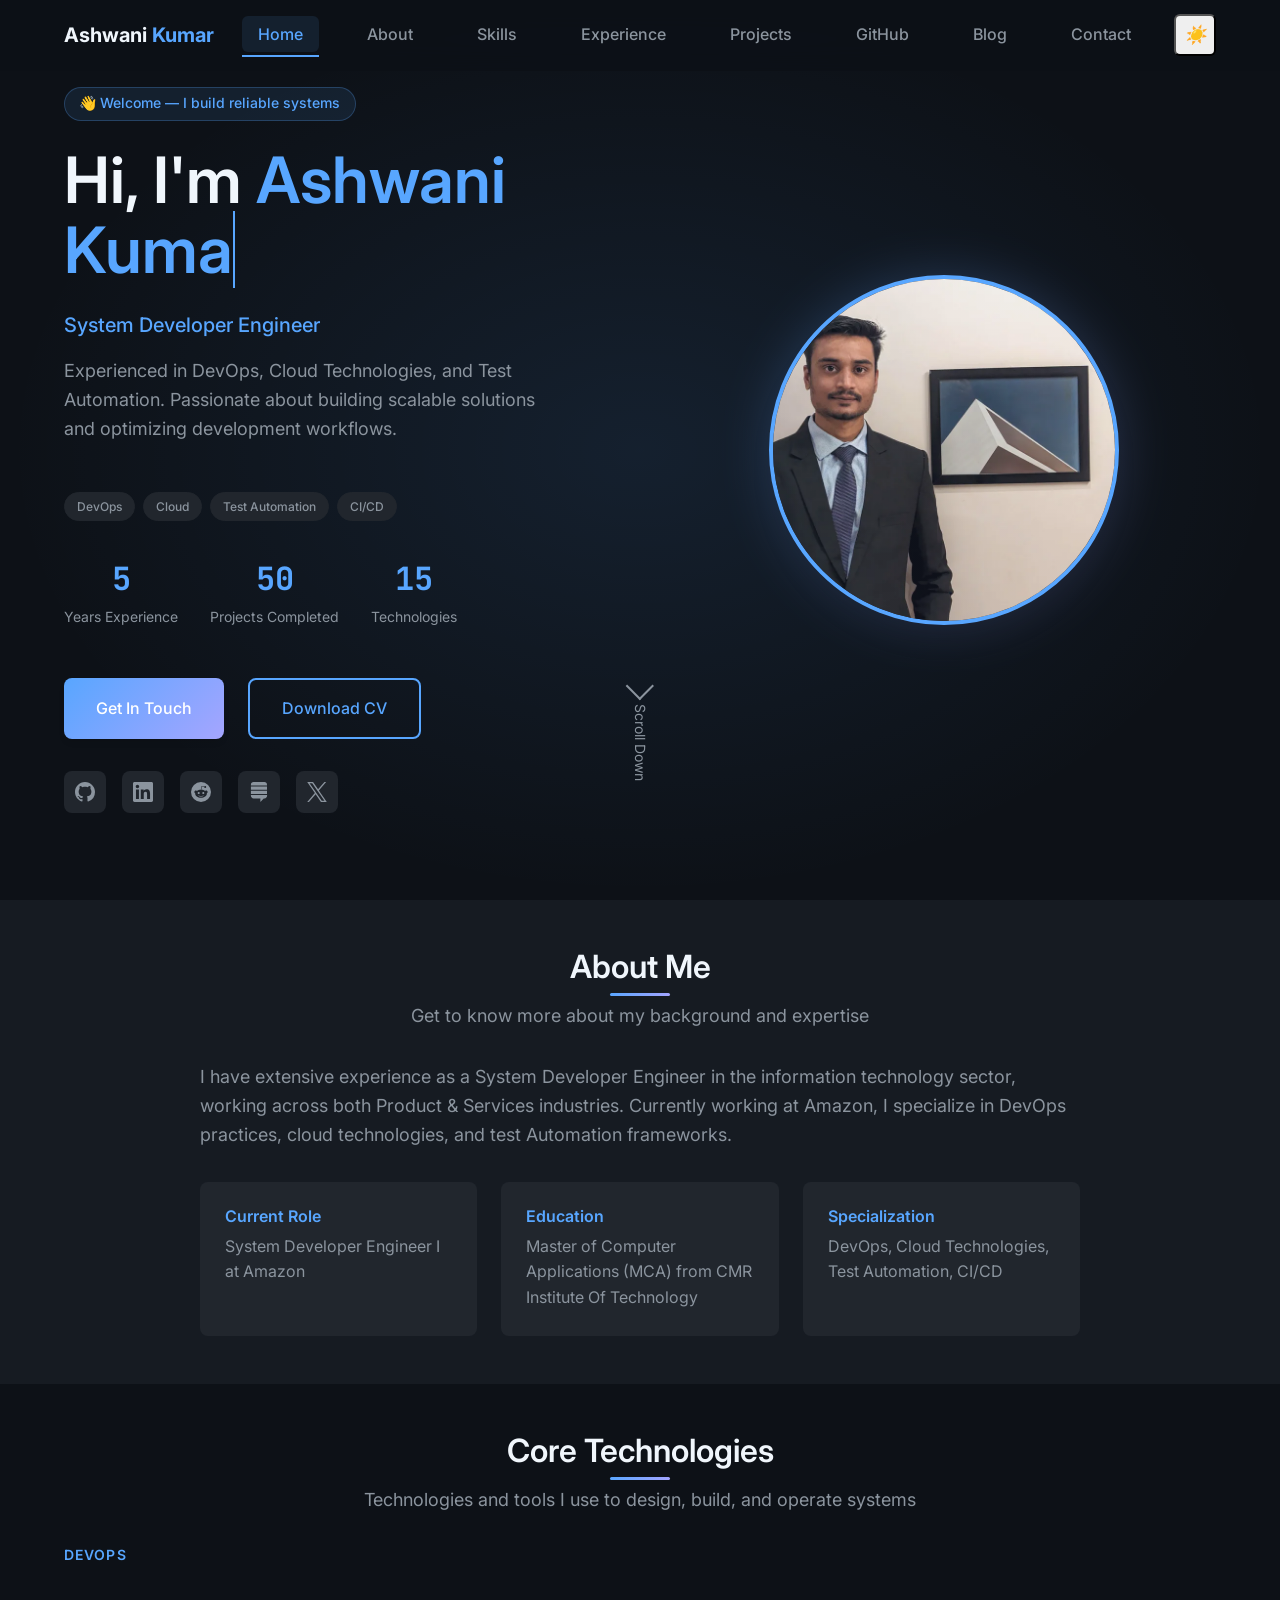
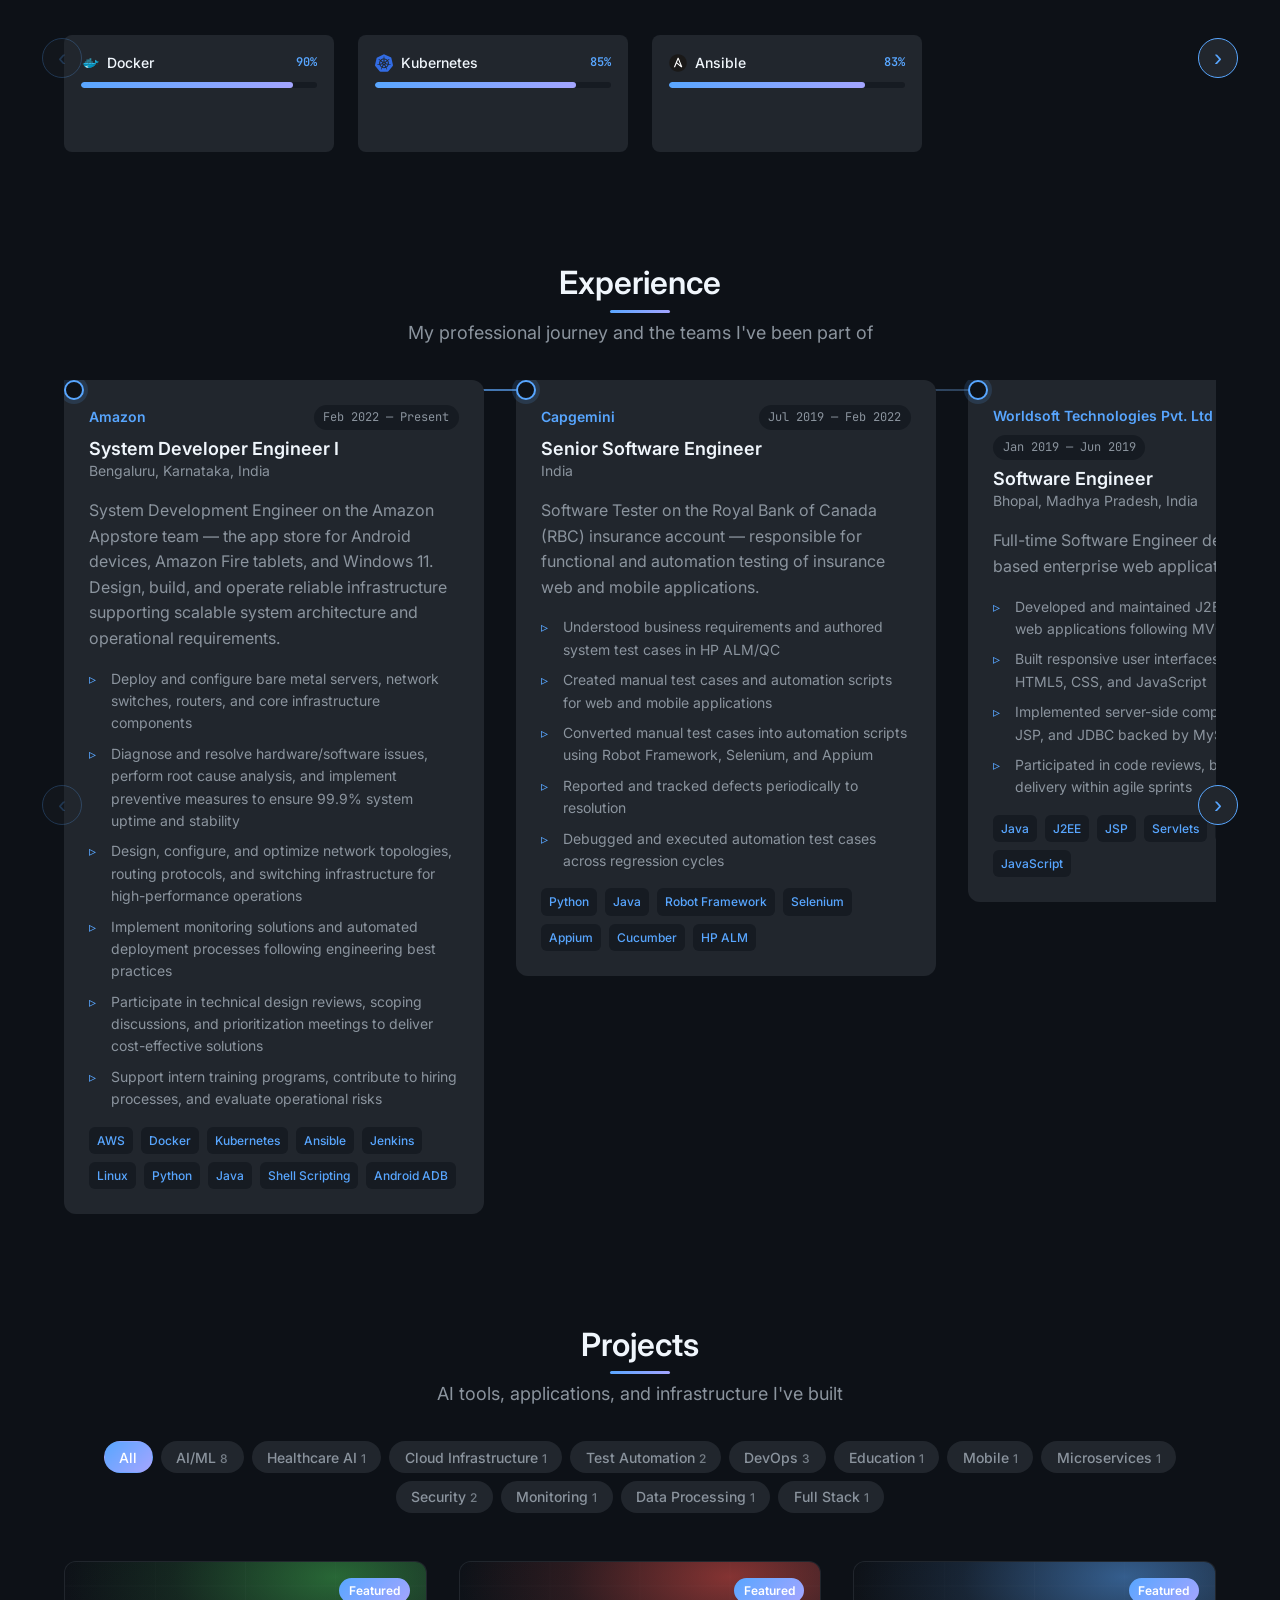
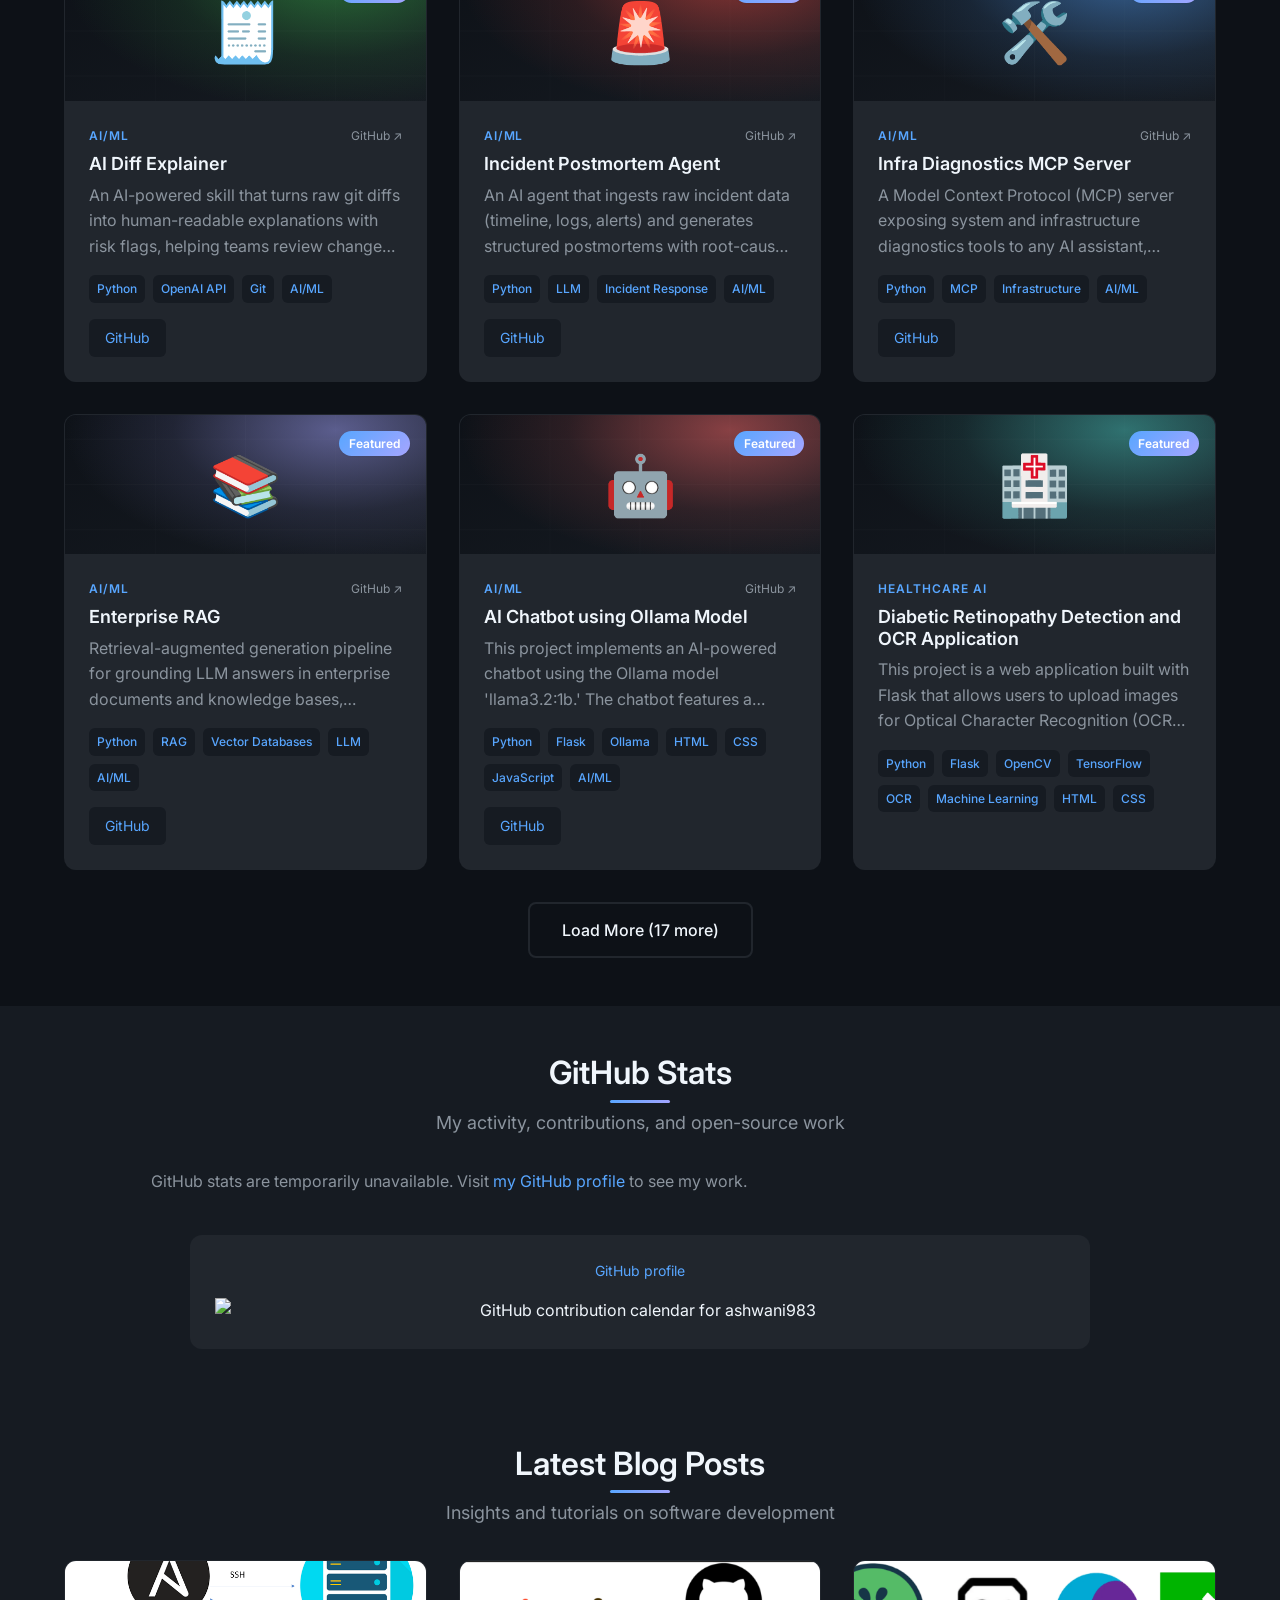
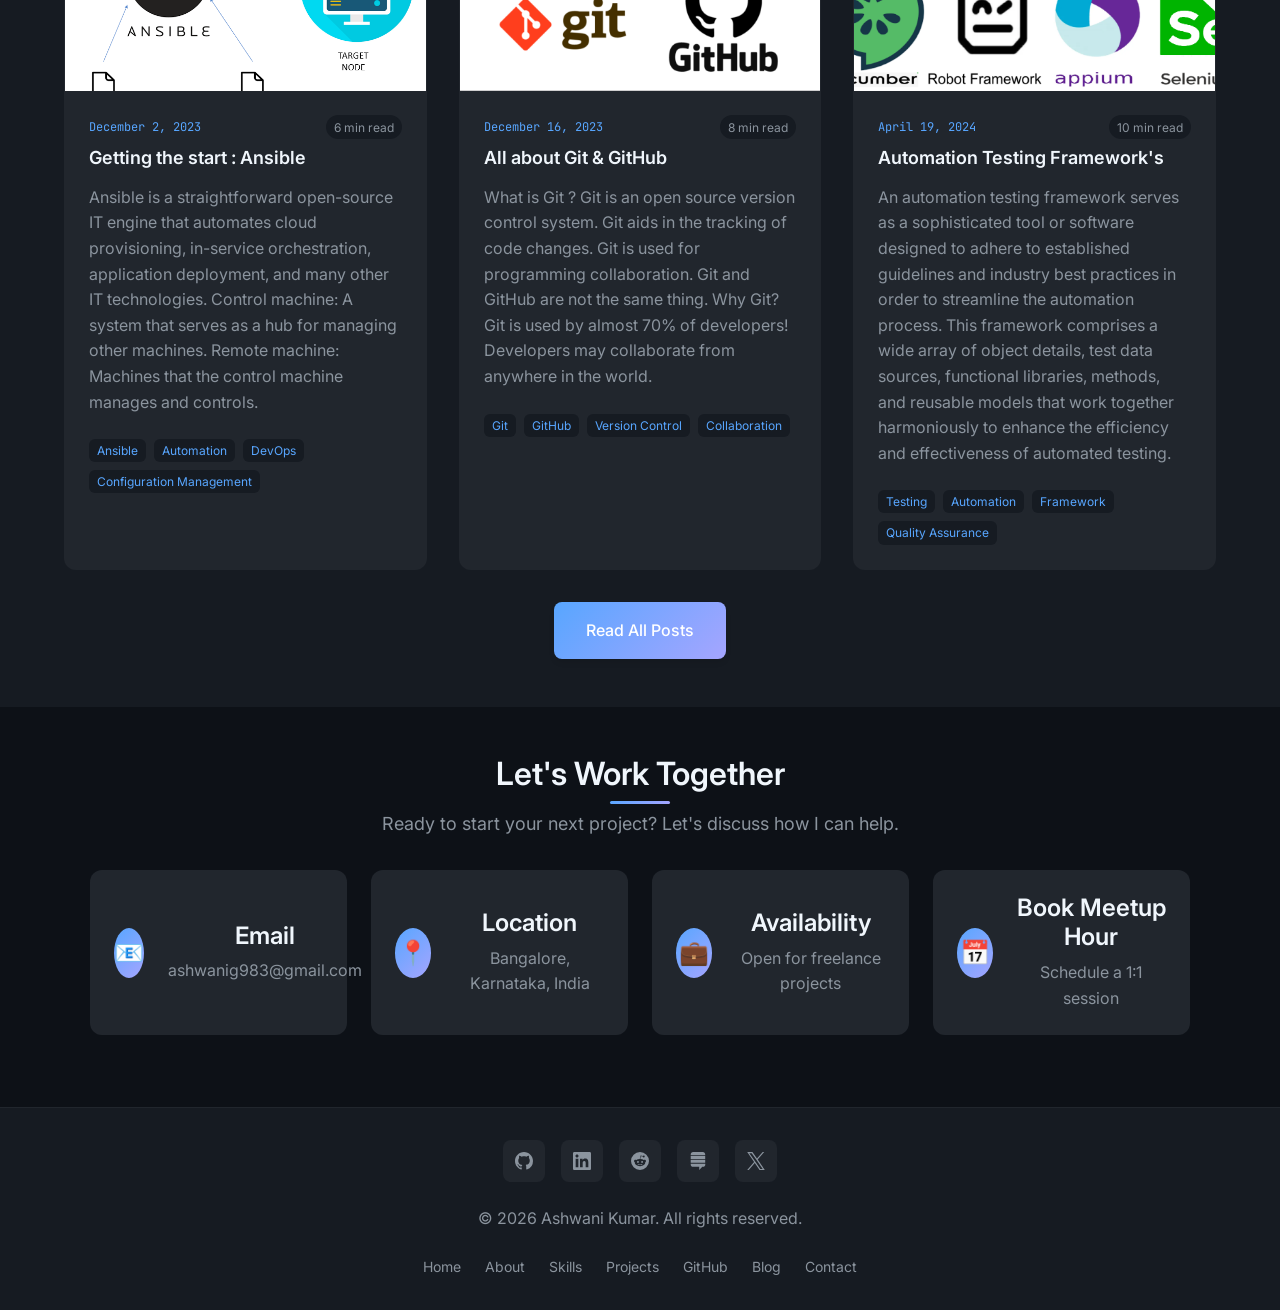
==== commit c697e969: "Redesign contact section, move socials to footer, add internship experience" ====
--- a/index.html
+++ b/index.html
@@ -355,11 +355,6 @@
             </div>
             
             <div class="contact-content">
-                <div class="contact-actions">
-                    <a href="mailto:ashwanig983@gmail.com" class="btn btn-primary">Get In Touch</a>
-                    <a href="https://calendar.app.google/imFXBYHvWnFTSKut9" class="btn btn-outline" target="_blank" rel="noopener">Book Meetup Hour</a>
-                </div>
-
                 <div class="contact-info">
                     <div class="contact-item">
                         <div class="contact-icon">📧</div>
@@ -384,28 +379,13 @@
                             <p>Open for freelance projects</p>
                         </div>
                     </div>
-                </div>
-                
-                <div class="social-links">
-                    <a href="https://github.com/ashwani983" class="social-link" target="_blank" rel="noopener">
-                        <span class="social-icon">🔗</span>
-                        <span class="social-text">GitHub</span>
-                    </a>
-                    <a href="https://www.linkedin.com/in/ashwani-kumar-699788146/" class="social-link" target="_blank" rel="noopener">
-                        <span class="social-icon">💼</span>
-                        <span class="social-text">LinkedIn</span>
-                    </a>
-                    <a href="https://www.reddit.com/u/Ashwani_k983/s/qi09tAk231" class="social-link" target="_blank" rel="noopener">
-                        <span class="social-icon">🔗</span>
-                        <span class="social-text">Reddit</span>
-                    </a>
-                    <a href="https://stackexchange.com/users/29012040/ashwani-kumar" class="social-link" target="_blank" rel="noopener">
-                        <span class="social-icon">🔗</span>
-                        <span class="social-text">Stack Exchange</span>
-                    </a>
-                    <a href="https://x.com/ashwanig983" class="social-link" target="_blank" rel="noopener">
-                        <span class="social-icon">🔗</span>
-                        <span class="social-text">X (Twitter)</span>
+
+                    <a href="https://calendar.app.google/imFXBYHvWnFTSKut9" class="contact-item" target="_blank" rel="noopener" aria-label="Book a meetup hour">
+                        <div class="contact-icon">📅</div>
+                        <div class="contact-details">
+                            <h3>Book Meetup Hour</h3>
+                            <p>Schedule a 1:1 session</p>
+                        </div>
                     </a>
                 </div>
             </div>
@@ -417,6 +397,23 @@
     <footer class="footer">
         <div class="container">
             <div class="footer-content">
+                <div class="footer-socials" aria-label="Social profiles">
+                    <a href="https://github.com/ashwani983" class="social-icon-btn" target="_blank" rel="noopener" aria-label="GitHub profile">
+                        <svg viewBox="0 0 24 24" width="18" height="18" fill="currentColor" aria-hidden="true"><path d="M12 0C5.37 0 0 5.37 0 12c0 5.31 3.435 9.795 8.205 11.385.6.105.825-.255.825-.57 0-.285-.015-1.23-.015-2.235-3.015.555-3.795-.735-4.035-1.41-.135-.345-.72-1.41-1.23-1.695-.42-.225-1.02-.78-.015-.795.945-.015 1.62.87 1.845 1.23 1.08 1.815 2.805 1.305 3.495.99.105-.78.42-1.305.765-1.605-2.67-.3-5.46-1.335-5.46-5.925 0-1.305.465-2.385 1.23-3.225-.12-.3-.54-1.53.12-3.18 0 0 1.005-.315 3.3 1.23.96-.27 1.98-.405 3-.405s2.04.135 3 .405c2.295-1.56 3.3-1.23 3.3-1.23.66 1.65.24 2.88.12 3.18.765.84 1.23 1.905 1.23 3.225 0 4.605-2.805 5.625-5.475 5.925.435.375.81 1.095.81 2.22 0 1.605-.015 2.895-.015 3.3 0 .315.225.69.825.57A12.02 12.02 0 0 0 24 12c0-6.63-5.37-12-12-12z"/></svg>
+                    </a>
+                    <a href="https://www.linkedin.com/in/ashwani-kumar-699788146/" class="social-icon-btn" target="_blank" rel="noopener" aria-label="LinkedIn profile">
+                        <svg viewBox="0 0 24 24" width="18" height="18" fill="currentColor" aria-hidden="true"><path d="M20.447 20.452h-3.554v-5.569c0-1.328-.027-3.037-1.852-3.037-1.853 0-2.136 1.445-2.136 2.939v5.667H9.351V9h3.414v1.561h.046c.477-.9 1.637-1.85 3.37-1.85 3.601 0 4.267 2.37 4.267 5.455v6.286zM5.337 7.433c-1.144 0-2.063-.926-2.063-2.065 0-1.138.92-2.063 2.063-2.063 1.14 0 2.064.925 2.064 2.063 0 1.139-.925 2.065-2.064 2.065zm1.782 13.019H3.555V9h3.564v11.452zM22.225 0H1.771C.792 0 0 .774 0 1.729v20.542C0 23.227.792 24 1.771 24h20.451C23.2 24 24 23.227 24 22.271V1.729C24 .774 23.2 0 22.222 0h.003z"/></svg>
+                    </a>
+                    <a href="https://www.reddit.com/u/Ashwani_k983/s/qi09tAk231" class="social-icon-btn" target="_blank" rel="noopener" aria-label="Reddit profile">
+                        <svg viewBox="0 0 24 24" width="18" height="18" fill="currentColor" aria-hidden="true"><path d="M12 0A12 12 0 0 0 0 12a12 12 0 0 0 12 12 12 12 0 0 0 12-12A12 12 0 0 0 12 0zm5.01 4.744c.688 0 1.25.561 1.25 1.249a1.25 1.25 0 0 1-2.498.056l-2.597-.547-.8 3.747c1.824.07 3.48.632 4.674 1.488.308-.309.73-.491 1.207-.491.968 0 1.754.786 1.754 1.754 0 .716-.435 1.333-1.01 1.614a3.111 3.111 0 0 1 .042.52c0 2.694-3.13 4.87-7.004 4.87-3.874 0-7.004-2.176-7.004-4.87 0-.183.015-.366.043-.534A1.748 1.748 0 0 1 4.028 12c0-.968.786-1.754 1.754-1.754.463 0 .898.196 1.207.49 1.207-.883 2.878-1.43 4.744-1.487l.885-4.182a.342.342 0 0 1 .14-.197.35.35 0 0 1 .238-.042l2.906.617a1.214 1.214 0 0 1 1.108-.701zM9.25 12a1.25 1.25 0 0 0-1.25 1.25c0 .69.56 1.25 1.25 1.25.69 0 1.25-.56 1.25-1.25 0-.69-.56-1.25-1.25-1.25zm5.5 0a1.25 1.25 0 0 0-1.25 1.25c0 .69.56 1.25 1.25 1.25.69 0 1.25-.56 1.25-1.25 0-.69-.56-1.25-1.25-1.25zm-5.466 3.99a.327.327 0 0 0-.231.094.33.33 0 0 0 0 .463c.842.842 2.484.913 2.961.913.477 0 2.105-.056 2.961-.913a.361.361 0 0 0 .029-.463.33.33 0 0 0-.464 0c-.547.533-1.684.73-2.512.73-.828 0-1.979-.196-2.512-.73a.326.326 0 0 0-.232-.095z"/></svg>
+                    </a>
+                    <a href="https://stackexchange.com/users/29012040/ashwani-kumar" class="social-icon-btn" target="_blank" rel="noopener" aria-label="Stack Exchange profile">
+                        <svg viewBox="0 0 24 24" width="18" height="18" fill="currentColor" aria-hidden="true"><path d="M21.728 15.577v1.036c0 1.754-1.395 3.177-3.1 3.177h-.904L13.645 24v-4.21H5.371c-1.704 0-3.099-1.423-3.099-3.181v-1.032h19.456zM2.275 10.463h19.323v3.979H2.275v-3.979zm0-5.141h19.323v3.979H2.275V5.322zM18.575 0c1.681 0 3.023 1.42 3.023 3.178v1.034H2.275V3.178C2.275 1.422 3.67 0 5.375 0h13.2z"/></svg>
+                    </a>
+                    <a href="https://x.com/ashwanig983" class="social-icon-btn" target="_blank" rel="noopener" aria-label="X (Twitter) profile">
+                        <svg viewBox="0 0 24 24" width="18" height="18" fill="currentColor" aria-hidden="true"><path d="M14.234 10.162 22.977 0h-2.072l-7.591 8.824L7.251 0H.258l9.168 13.343L.258 24H2.33l8.016-9.318L16.749 24h6.993zm-2.837 3.299-.929-1.329L3.076 1.56h3.182l5.965 8.532.929 1.329 7.754 11.09h-3.182z"/></svg>
+                    </a>
+                </div>
                 <div class="footer-text">
                     <p>&copy; 2026 Ashwani Kumar. All rights reserved.</p>
                 </div>
--- a/assets/css/main.css
+++ b/assets/css/main.css
@@ -799,7 +799,7 @@
 
 /* Contact Section */
 .contact-content {
-  max-width: 800px;
+  max-width: 1100px;
   margin: 0 auto;
   text-align: center;
 }
@@ -814,7 +814,7 @@
 
 .contact-info {
   display: grid;
-  grid-template-columns: repeat(auto-fit, minmax(250px, 1fr));
+  grid-template-columns: repeat(auto-fit, minmax(240px, 1fr));
   gap: var(--spacing-md);
   margin-bottom: var(--spacing-md);
 }
@@ -832,6 +832,12 @@
 .contact-item:hover {
   transform: translateY(-2px);
   box-shadow: var(--shadow-md);
+}
+
+a.contact-item {
+  text-decoration: none;
+  color: inherit;
+  cursor: pointer;
 }
 
 .contact-icon {
@@ -891,10 +897,16 @@
 
 .footer-content {
   display: flex;
-  justify-content: space-between;
-  align-items: center;
-  flex-wrap: wrap;
+  flex-direction: column;
+  align-items: center;
   gap: var(--spacing-md);
+  text-align: center;
+}
+
+.footer-socials {
+  display: flex;
+  justify-content: center;
+  gap: var(--spacing-sm);
 }
 
 .footer-text p {
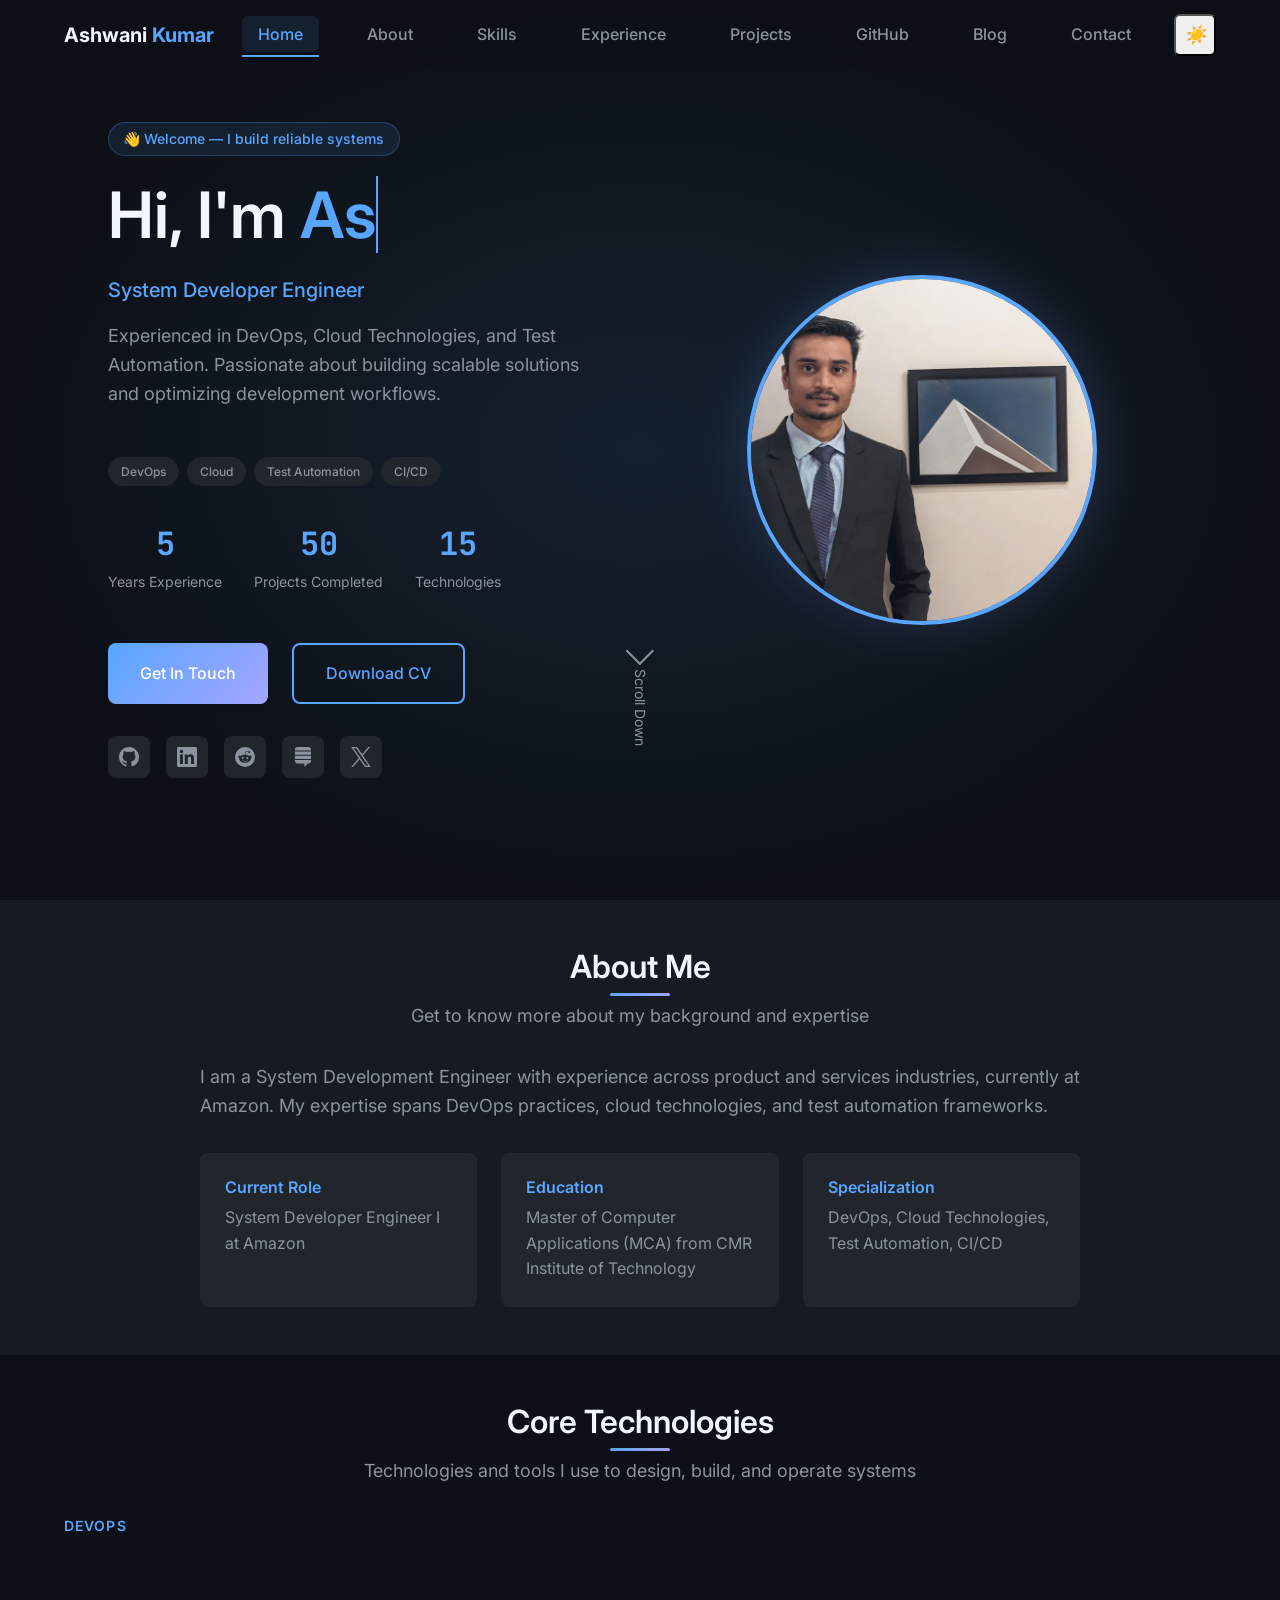
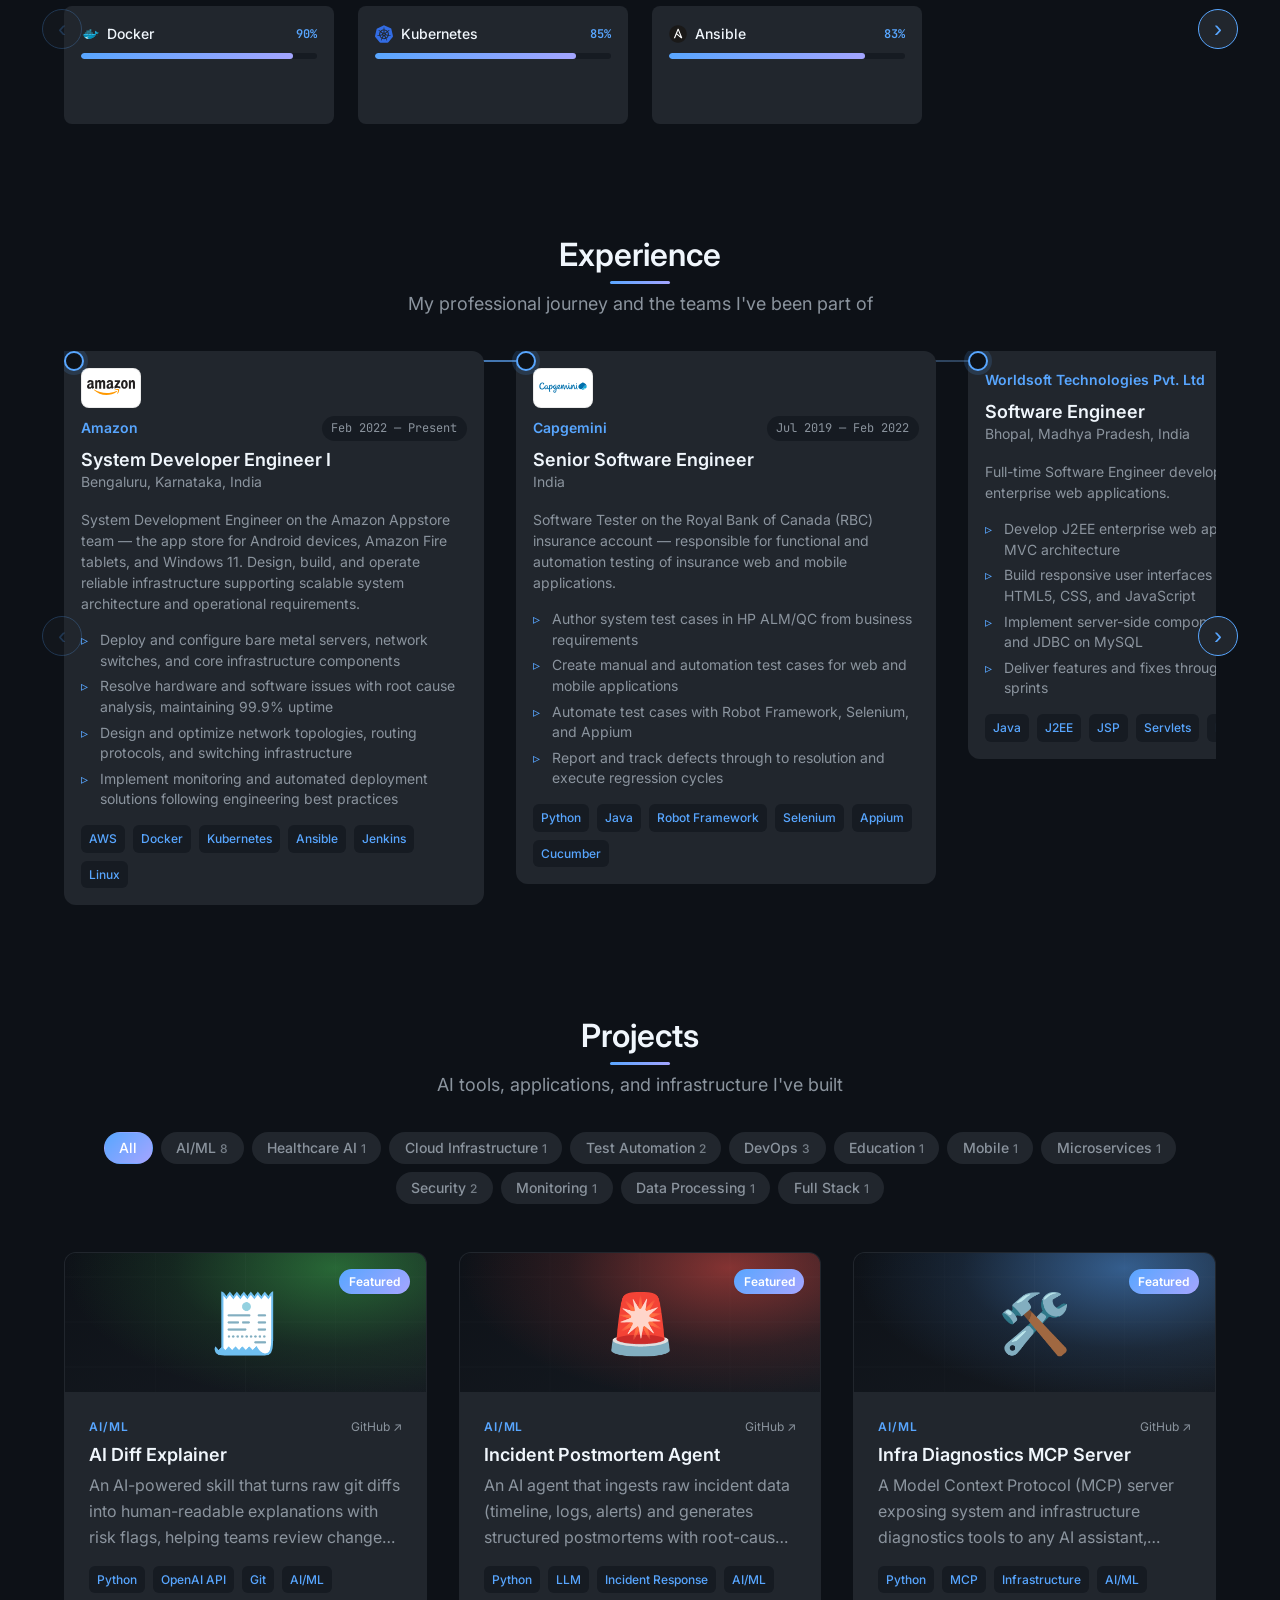
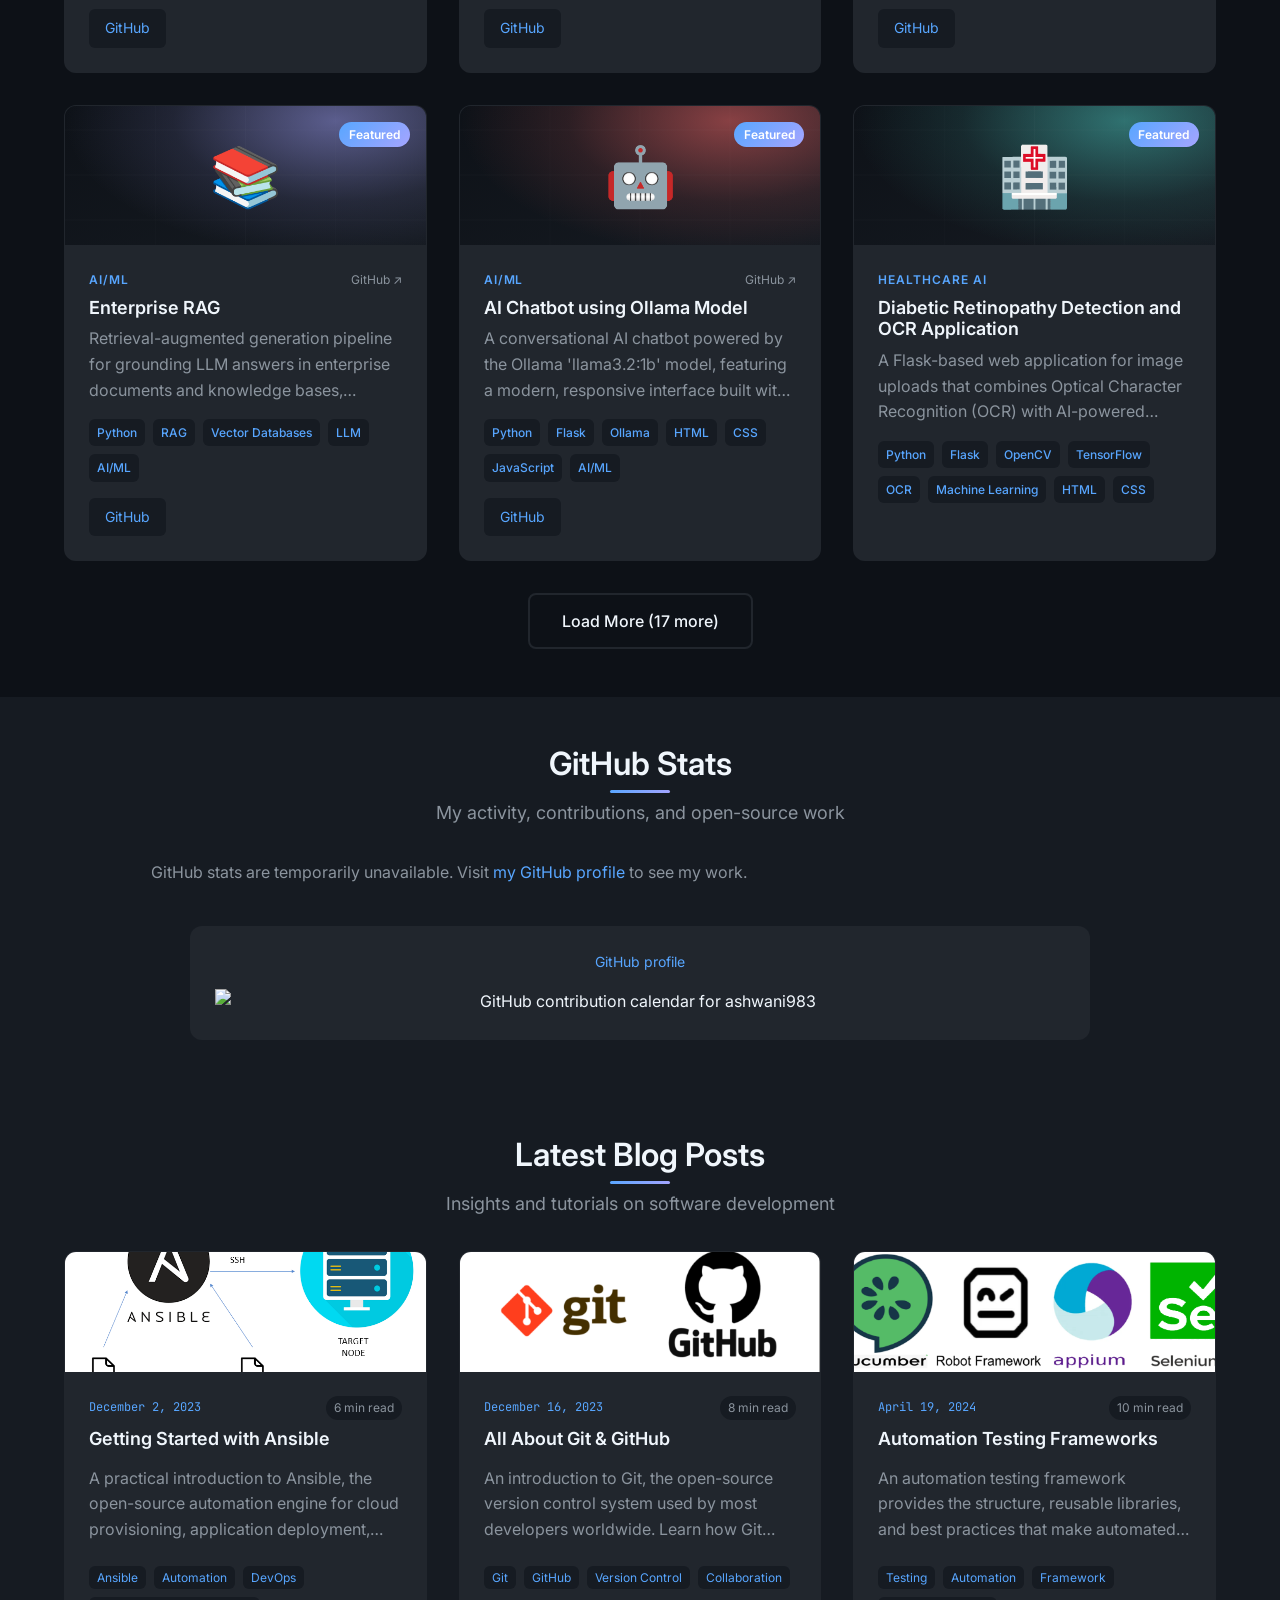
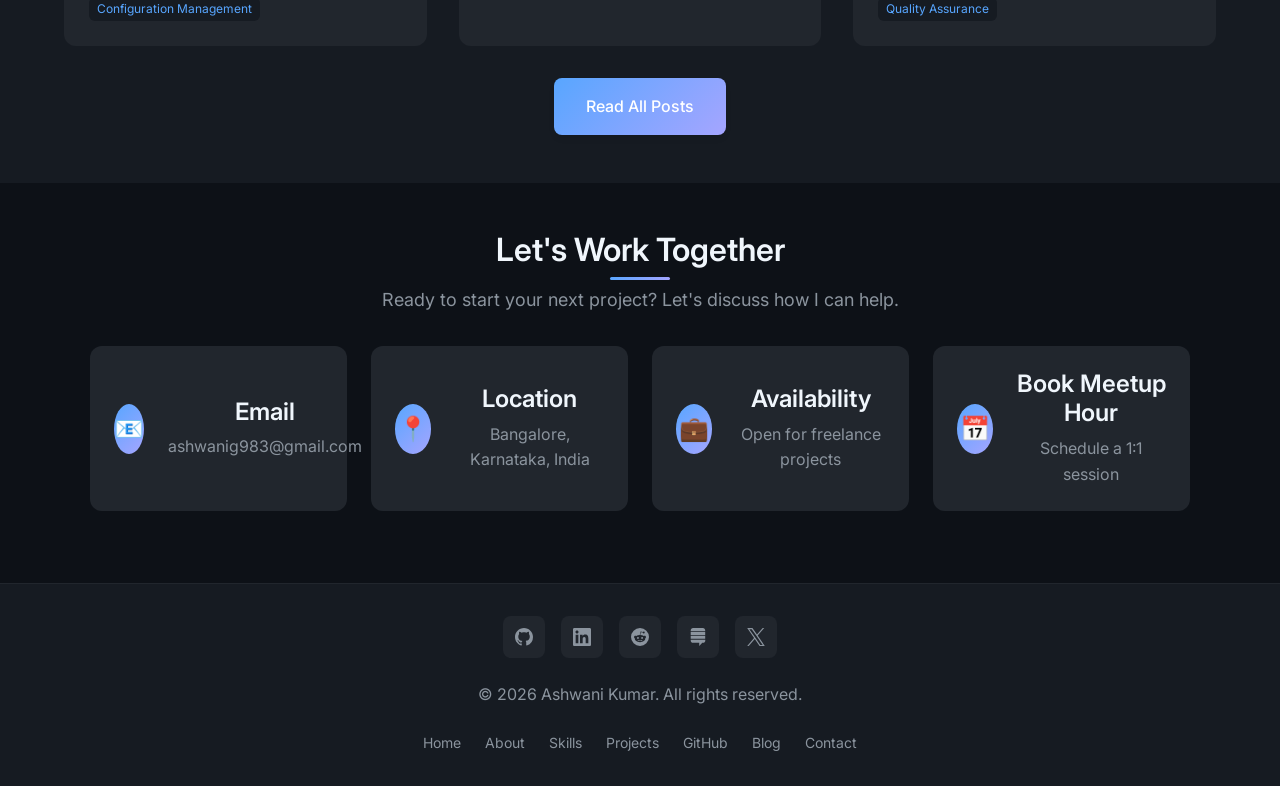
==== commit 7f654e75: "Compact cards and polish copy: concise experience bullets, tighter timeline/blog cards, professional" ====
--- a/index.html
+++ b/index.html
@@ -220,9 +220,9 @@
             <div class="about-content">
                 <div class="about-text">
                     <p class="about-description">
-                        I have extensive experience as a System Developer Engineer in the information technology 
-                        sector, working across both Product & Services industries. Currently working at Amazon, 
-                        I specialize in DevOps practices, cloud technologies, and test Automation frameworks.
+                        I am a System Development Engineer with experience across product and services industries,
+                        currently at Amazon. My expertise spans DevOps practices, cloud technologies, and test
+                        automation frameworks.
                     </p>
                     
                     <div class="about-highlights">
@@ -232,7 +232,7 @@
                         </div>
                         <div class="highlight-item">
                             <h3>Education</h3>
-                            <p>Master of Computer Applications (MCA) from CMR Institute Of Technology</p>
+                            <p>Master of Computer Applications (MCA) from CMR Institute of Technology</p>
                         </div>
                         <div class="highlight-item">
                             <h3>Specialization</h3>
--- a/assets/css/main.css
+++ b/assets/css/main.css
@@ -730,7 +730,7 @@
 
 .blog-image {
   width: 100%;
-  height: 130px;
+  height: 120px;
   background: var(--secondary-bg);
   display: flex;
   align-items: center;
@@ -781,6 +781,10 @@
 
 .blog-excerpt {
   margin-bottom: var(--spacing-md);
+  display: -webkit-box;
+  -webkit-line-clamp: 3;
+  -webkit-box-orient: vertical;
+  overflow: hidden;
 }
 
 .blog-tags {
@@ -1210,13 +1214,32 @@
   background: var(--accent-bg);
   border: 1px solid transparent;
   border-radius: var(--radius-lg);
-  padding: var(--spacing-md);
+  padding: 1rem;
   transition: var(--transition-normal);
 }
 
 .timeline-card:hover {
   border-color: var(--text-accent);
   box-shadow: var(--shadow-lg);
+}
+
+.timeline-logo {
+  display: flex;
+  align-items: center;
+  justify-content: center;
+  width: 60px;
+  height: 40px;
+  padding: 5px;
+  background: #fff;
+  border: 1px solid rgba(0, 0, 0, 0.08);
+  border-radius: var(--radius-md);
+  margin-bottom: var(--spacing-xs);
+}
+
+.timeline-logo img {
+  max-width: 100%;
+  max-height: 100%;
+  object-fit: contain;
 }
 
 .timeline-meta {
@@ -1260,8 +1283,10 @@
 }
 
 .timeline-summary {
-  font-size: var(--fs-base);
+  font-size: var(--fs-sm);
+  line-height: 1.5;
   margin-bottom: var(--spacing-sm);
+  color: var(--text-secondary);
 }
 
 .timeline-highlights {
@@ -1272,10 +1297,11 @@
 
 .timeline-highlights li {
   position: relative;
-  padding-left: 1.4rem;
-  margin-bottom: var(--spacing-xs);
+  padding-left: 1.2rem;
+  margin-bottom: 0.35rem;
   color: var(--text-secondary);
   font-size: var(--fs-sm);
+  line-height: 1.45;
 }
 
 .timeline-highlights li::before {
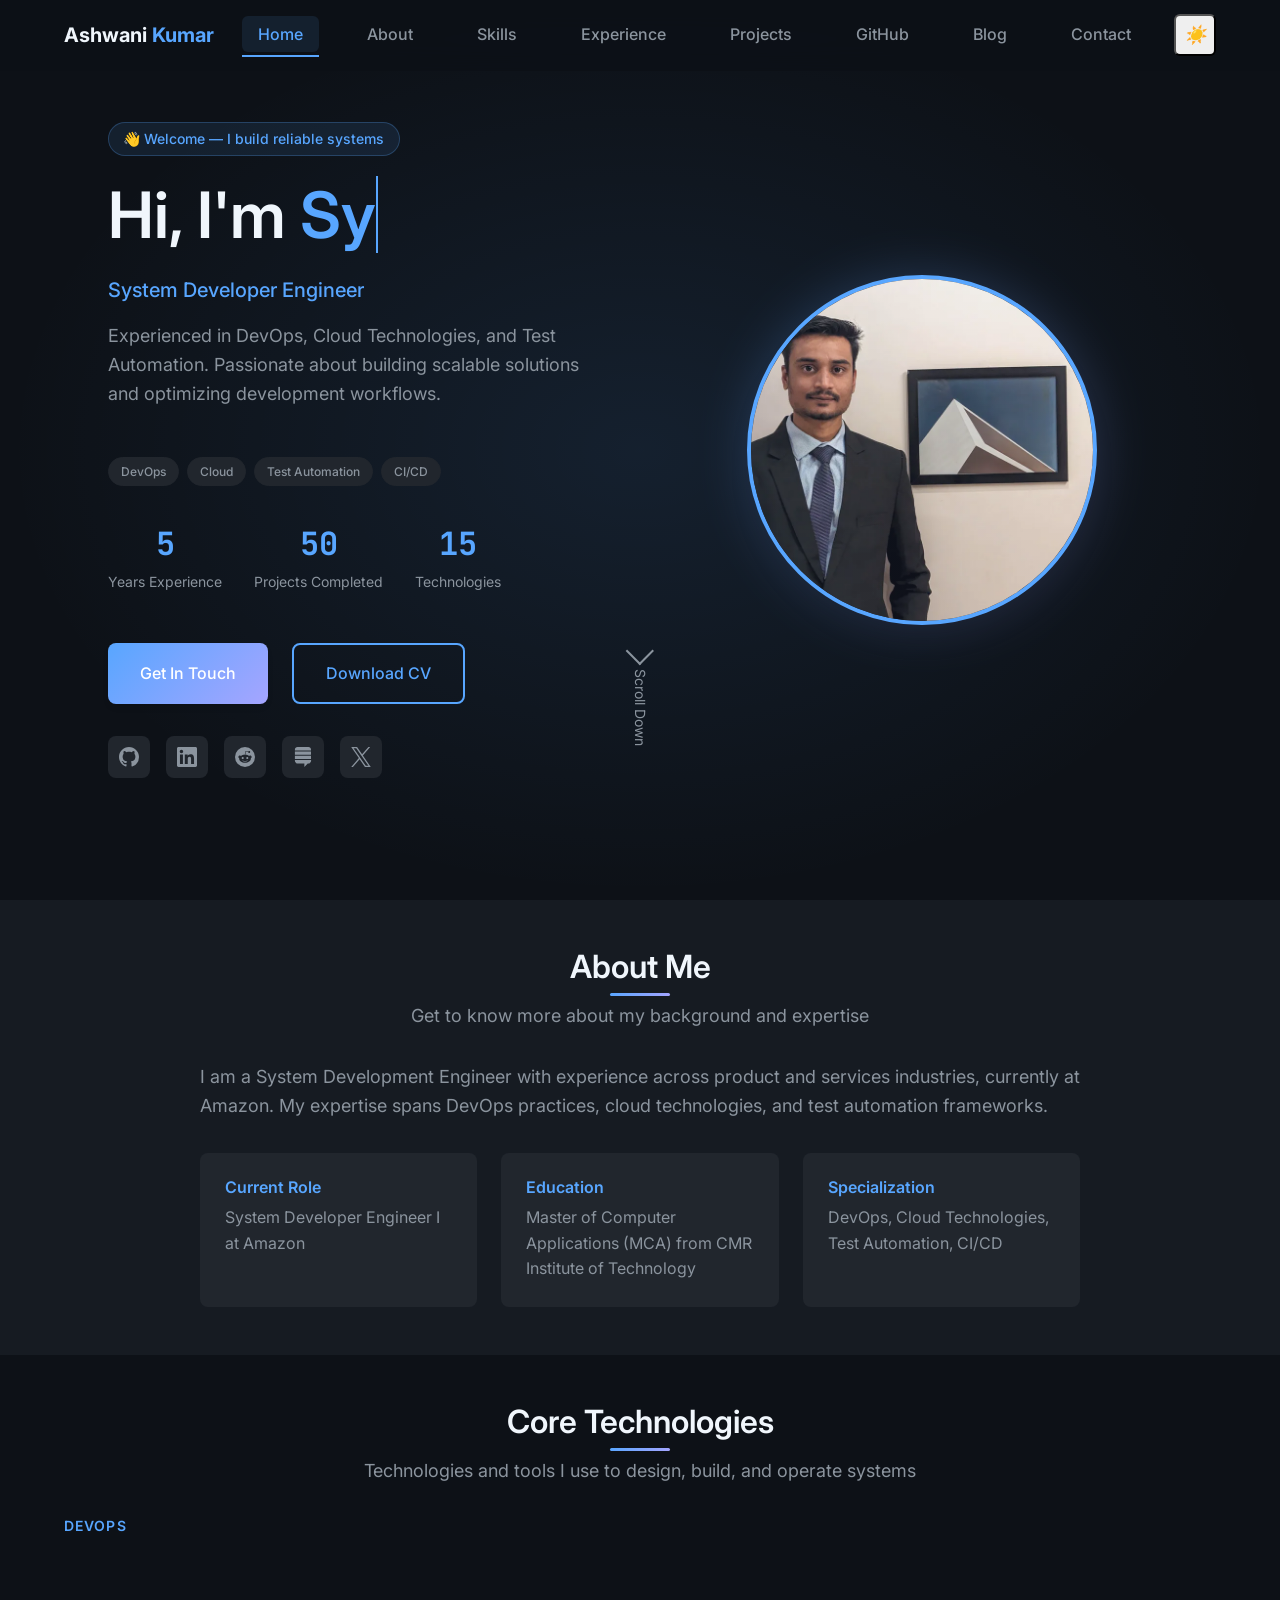
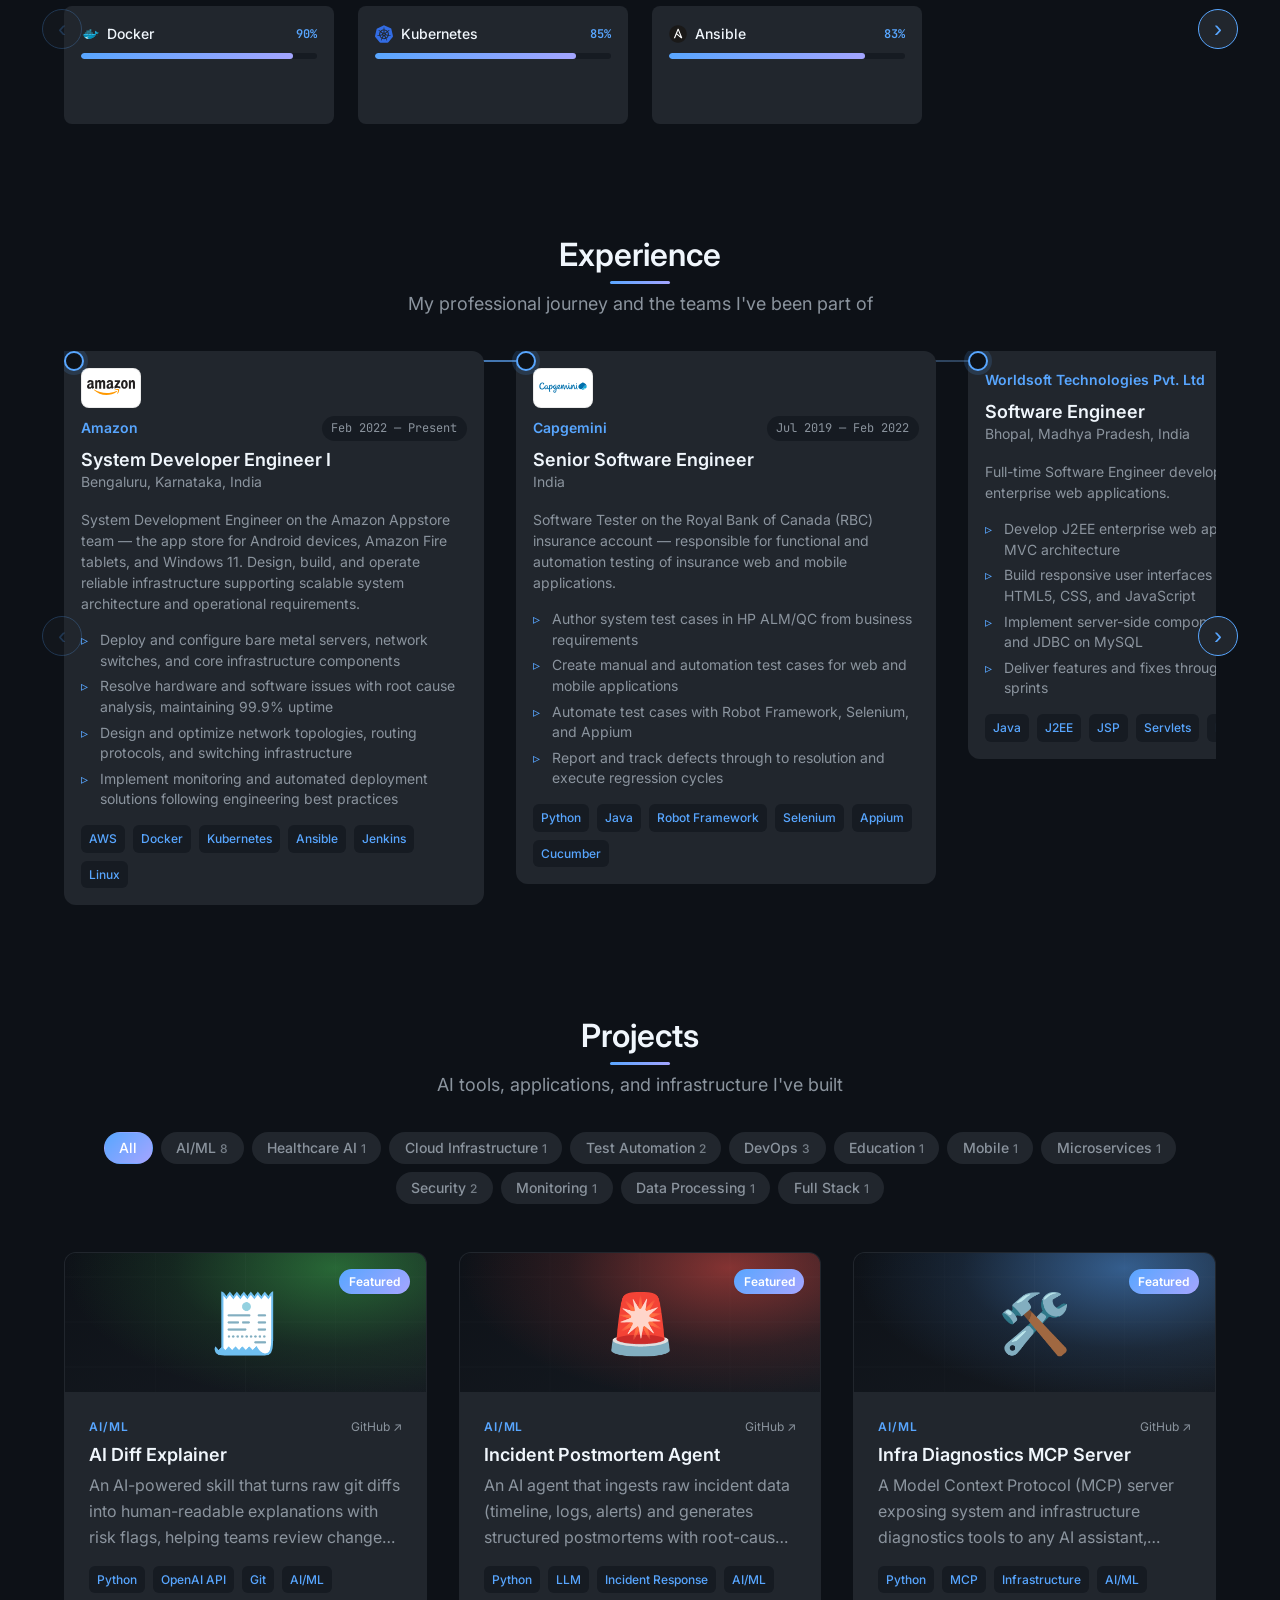
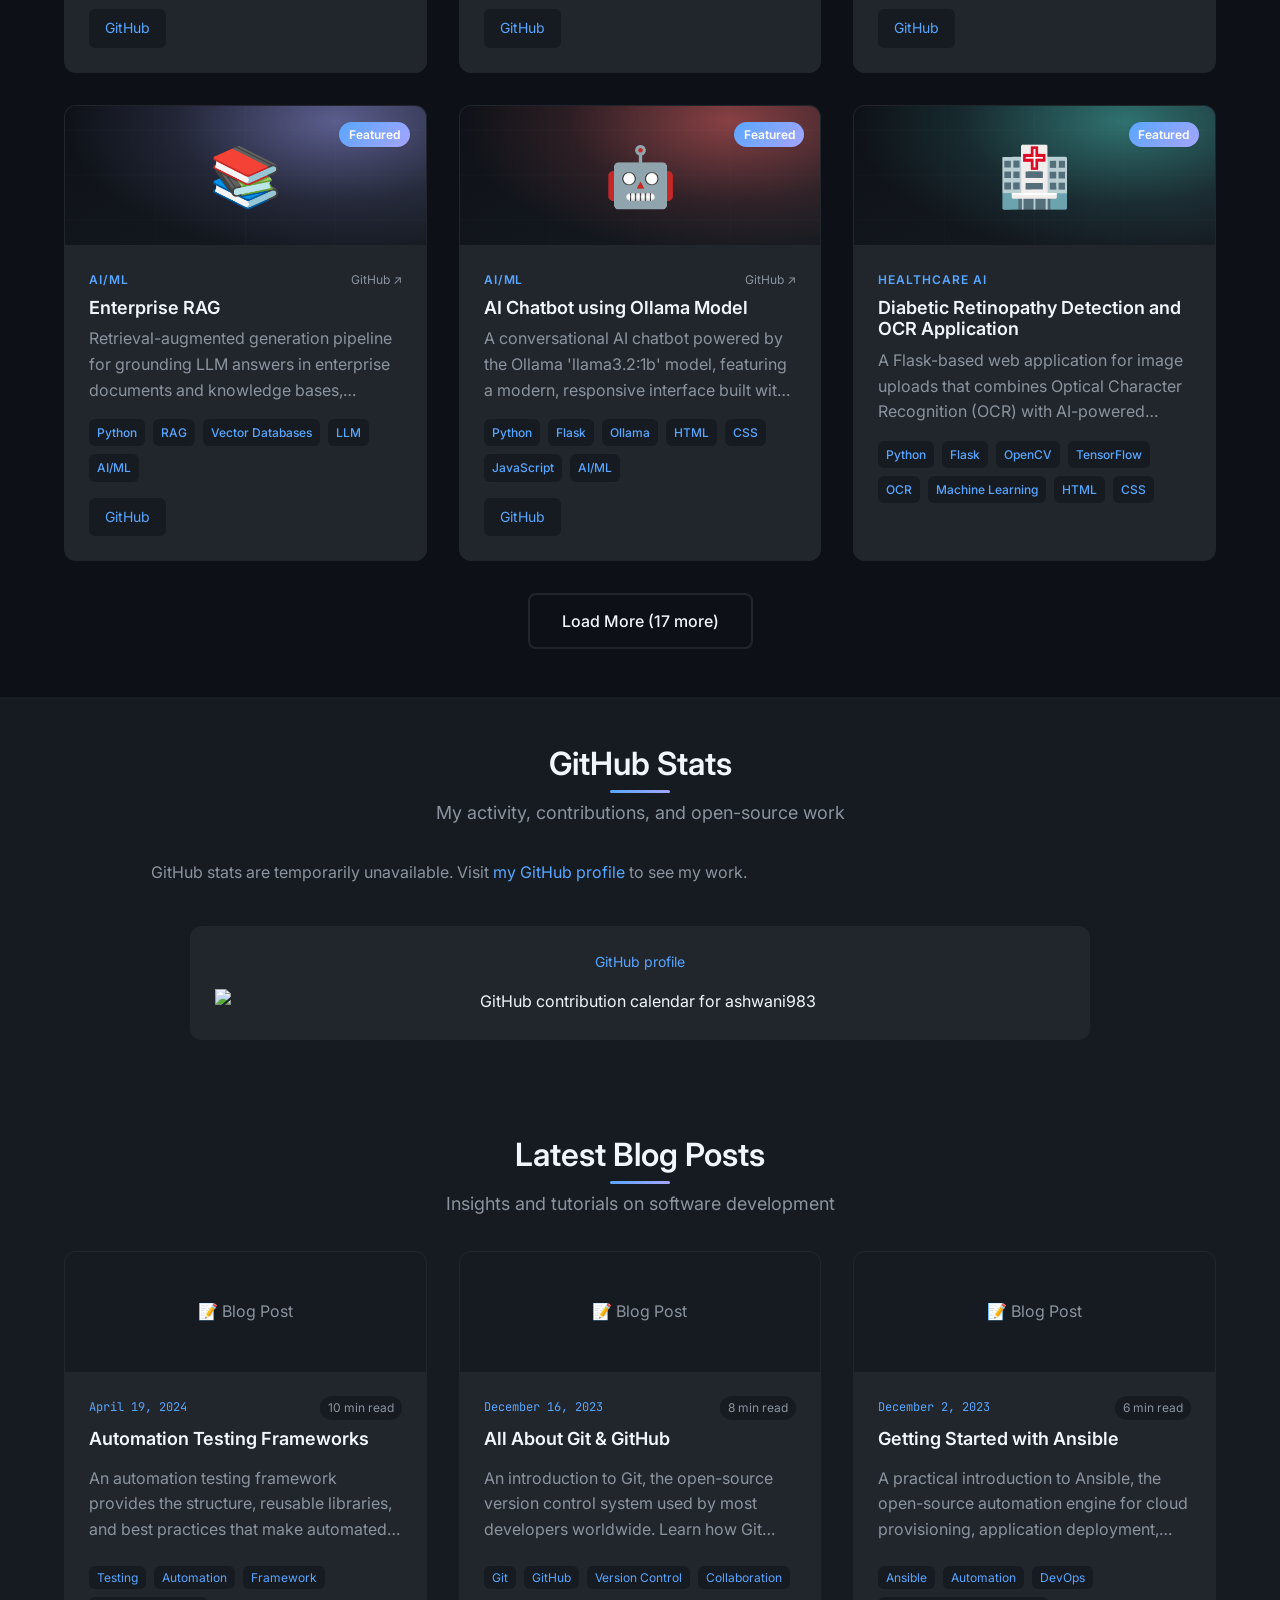
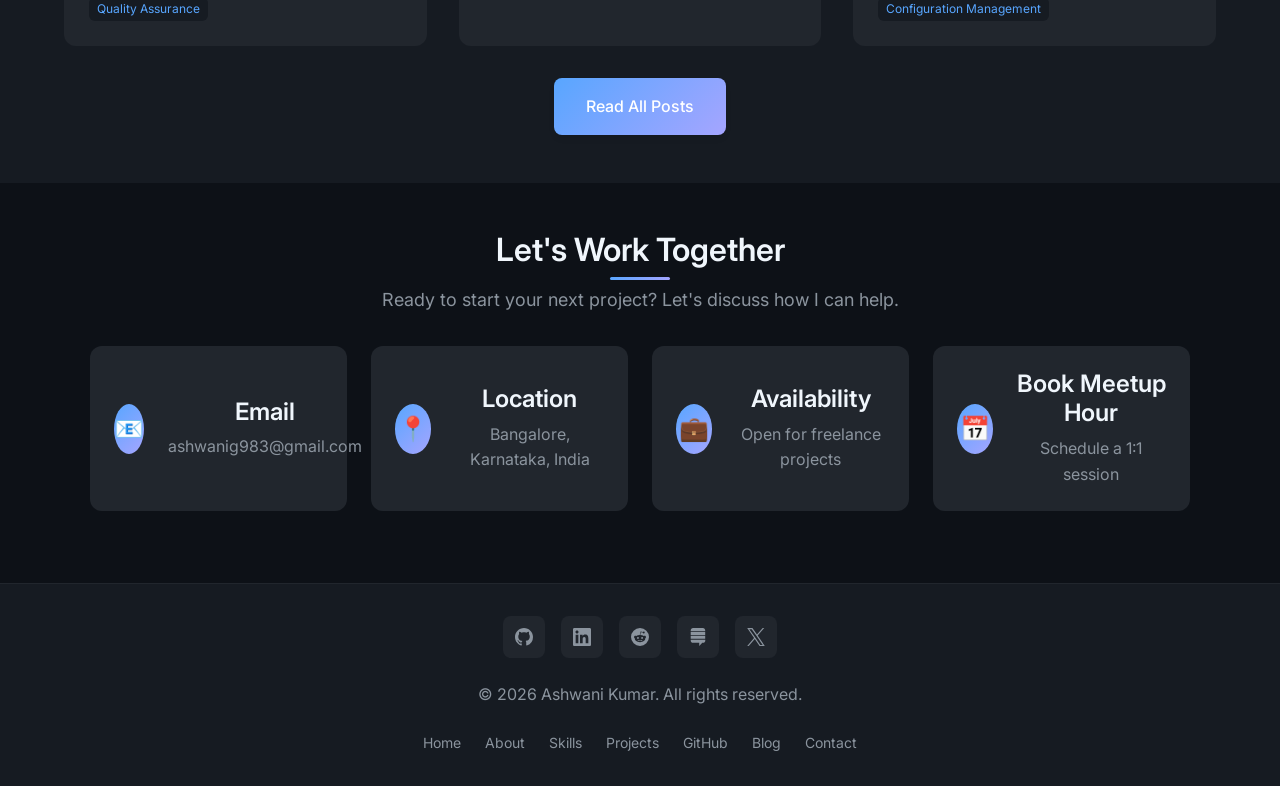
==== commit 1e1d6c5d: "Add native blog platform on blog.html with markdown posts and auto-generated index - blog.html archi" ====
--- a/index.html
+++ b/index.html
@@ -341,7 +341,7 @@
             </div>
             
             <div class="section-footer">
-                <a href="https://atlcodify.wordpress.com/blog/" class="btn btn-primary">Read All Posts</a>
+                <a href="blog.html" class="btn btn-primary">Read All Posts</a>
             </div>
         </div>
     </section>
--- a/assets/css/main.css
+++ b/assets/css/main.css
@@ -1803,3 +1803,232 @@
   border-color: #d0d7de;
   box-shadow: 0 1px 3px rgba(31, 35, 40, 0.04);
 }
+
+/* ============================================
+   Blog page (blog.html)
+   ============================================ */
+
+.blog-section {
+  padding: var(--spacing-xl) 0 var(--spacing-2xl);
+  min-height: 60vh;
+}
+
+.blog-archive {
+  max-width: 860px;
+  margin: 0 auto;
+  display: flex;
+  flex-direction: column;
+  gap: var(--spacing-md);
+}
+
+.blog-archive-card {
+  background: var(--accent-bg);
+  border: 1px solid transparent;
+  border-radius: var(--radius-lg);
+  transition: var(--transition-normal);
+}
+
+.blog-archive-card:hover {
+  transform: translateY(-2px);
+  border-color: var(--text-accent);
+  box-shadow: var(--shadow-lg);
+}
+
+.blog-archive-link {
+  display: block;
+  padding: var(--spacing-md);
+  color: var(--text-primary);
+  text-decoration: none;
+}
+
+.blog-archive-date {
+  display: flex;
+  justify-content: space-between;
+  align-items: center;
+  gap: var(--spacing-sm);
+  margin-bottom: var(--spacing-xs);
+  font-family: var(--font-mono);
+  font-size: var(--fs-xs);
+  color: var(--text-secondary);
+}
+
+.blog-archive-date time {
+  color: var(--text-accent);
+}
+
+.blog-archive-title {
+  font-size: var(--fs-lg);
+  margin-bottom: var(--spacing-xs);
+}
+
+.blog-archive-excerpt {
+  color: var(--text-secondary);
+  margin-bottom: var(--spacing-sm);
+  font-size: var(--fs-sm);
+}
+
+.blog-post {
+  max-width: 820px;
+  margin: 0 auto;
+}
+
+.blog-post-header {
+  margin-bottom: var(--spacing-lg);
+}
+
+.post-title {
+  font-size: var(--fs-2xl);
+  line-height: 1.25;
+  margin-bottom: var(--spacing-sm);
+}
+
+.blog-post-meta {
+  display: flex;
+  flex-wrap: wrap;
+  gap: var(--spacing-xs);
+  align-items: center;
+  font-family: var(--font-mono);
+  font-size: var(--fs-xs);
+  color: var(--text-secondary);
+}
+
+.blog-post-meta time {
+  color: var(--text-accent);
+}
+
+.blog-post-footer {
+  margin-top: var(--spacing-xl);
+  padding-top: var(--spacing-md);
+  border-top: 1px solid var(--accent-bg);
+}
+
+.btn-sm {
+  padding: 0.4rem 0.9rem;
+  font-size: var(--fs-sm);
+  margin-bottom: var(--spacing-md);
+}
+
+/* Rendered markdown body */
+.post-content {
+  font-size: 1.05rem;
+  line-height: 1.7;
+  color: var(--text-primary);
+  overflow-wrap: break-word;
+}
+
+.post-content > *:first-child {
+  margin-top: 0;
+}
+
+.post-content h1,
+.post-content h2,
+.post-content h3,
+.post-content h4 {
+  color: var(--text-primary);
+  margin-top: 2rem;
+  margin-bottom: 0.75rem;
+  line-height: 1.3;
+}
+
+.post-content h1 { font-size: var(--fs-2xl); }
+.post-content h2 { font-size: 1.5rem; }
+.post-content h3 { font-size: 1.2rem; }
+.post-content h4 { font-size: 1.05rem; }
+
+.post-content p,
+.post-content ul,
+.post-content ol {
+  margin-bottom: 1rem;
+}
+
+.post-content ul,
+.post-content ol {
+  padding-left: 1.4rem;
+}
+
+.post-content li {
+  margin-bottom: 0.35rem;
+}
+
+.post-content a {
+  color: var(--text-accent);
+  text-decoration: underline;
+  text-underline-offset: 2px;
+}
+
+.post-content blockquote {
+  border-left: 3px solid var(--text-accent);
+  padding: 0.1rem 0 0.1rem 1rem;
+  margin: 1rem 0;
+  color: var(--text-secondary);
+}
+
+.post-content code {
+  font-family: var(--font-mono);
+  font-size: 0.9em;
+  background: var(--secondary-bg);
+  padding: 0.15rem 0.4rem;
+  border-radius: var(--radius-sm);
+}
+
+.post-content pre {
+  background: var(--secondary-bg);
+  border-radius: var(--radius-md);
+  padding: 1rem;
+  margin: 1rem 0;
+  overflow-x: auto;
+}
+
+.post-content pre code {
+  background: none;
+  padding: 0;
+  font-size: 0.9rem;
+  line-height: 1.6;
+  display: block;
+}
+
+.post-content table {
+  width: 100%;
+  border-collapse: collapse;
+  margin: 1rem 0;
+  font-size: var(--fs-sm);
+}
+
+.post-content th,
+.post-content td {
+  border: 1px solid var(--accent-bg);
+  padding: 0.5rem 0.75rem;
+  text-align: left;
+}
+
+.post-content th {
+  background: var(--accent-bg);
+  color: var(--text-primary);
+}
+
+.post-content hr {
+  border: none;
+  border-top: 1px solid var(--accent-bg);
+  margin: 2rem 0;
+}
+
+.post-content img {
+  max-width: 100%;
+  height: auto;
+  border-radius: var(--radius-md);
+}
+
+.raw-markdown {
+  background: var(--secondary-bg);
+  border-radius: var(--radius-md);
+  padding: 1rem;
+  overflow-x: auto;
+  white-space: pre-wrap;
+  font-family: var(--font-mono);
+  font-size: var(--fs-sm);
+}
+
+[data-theme="light"] .blog-archive-card,
+[data-theme="light"] .blog-post pre {
+  border-color: #d0d7de;
+}
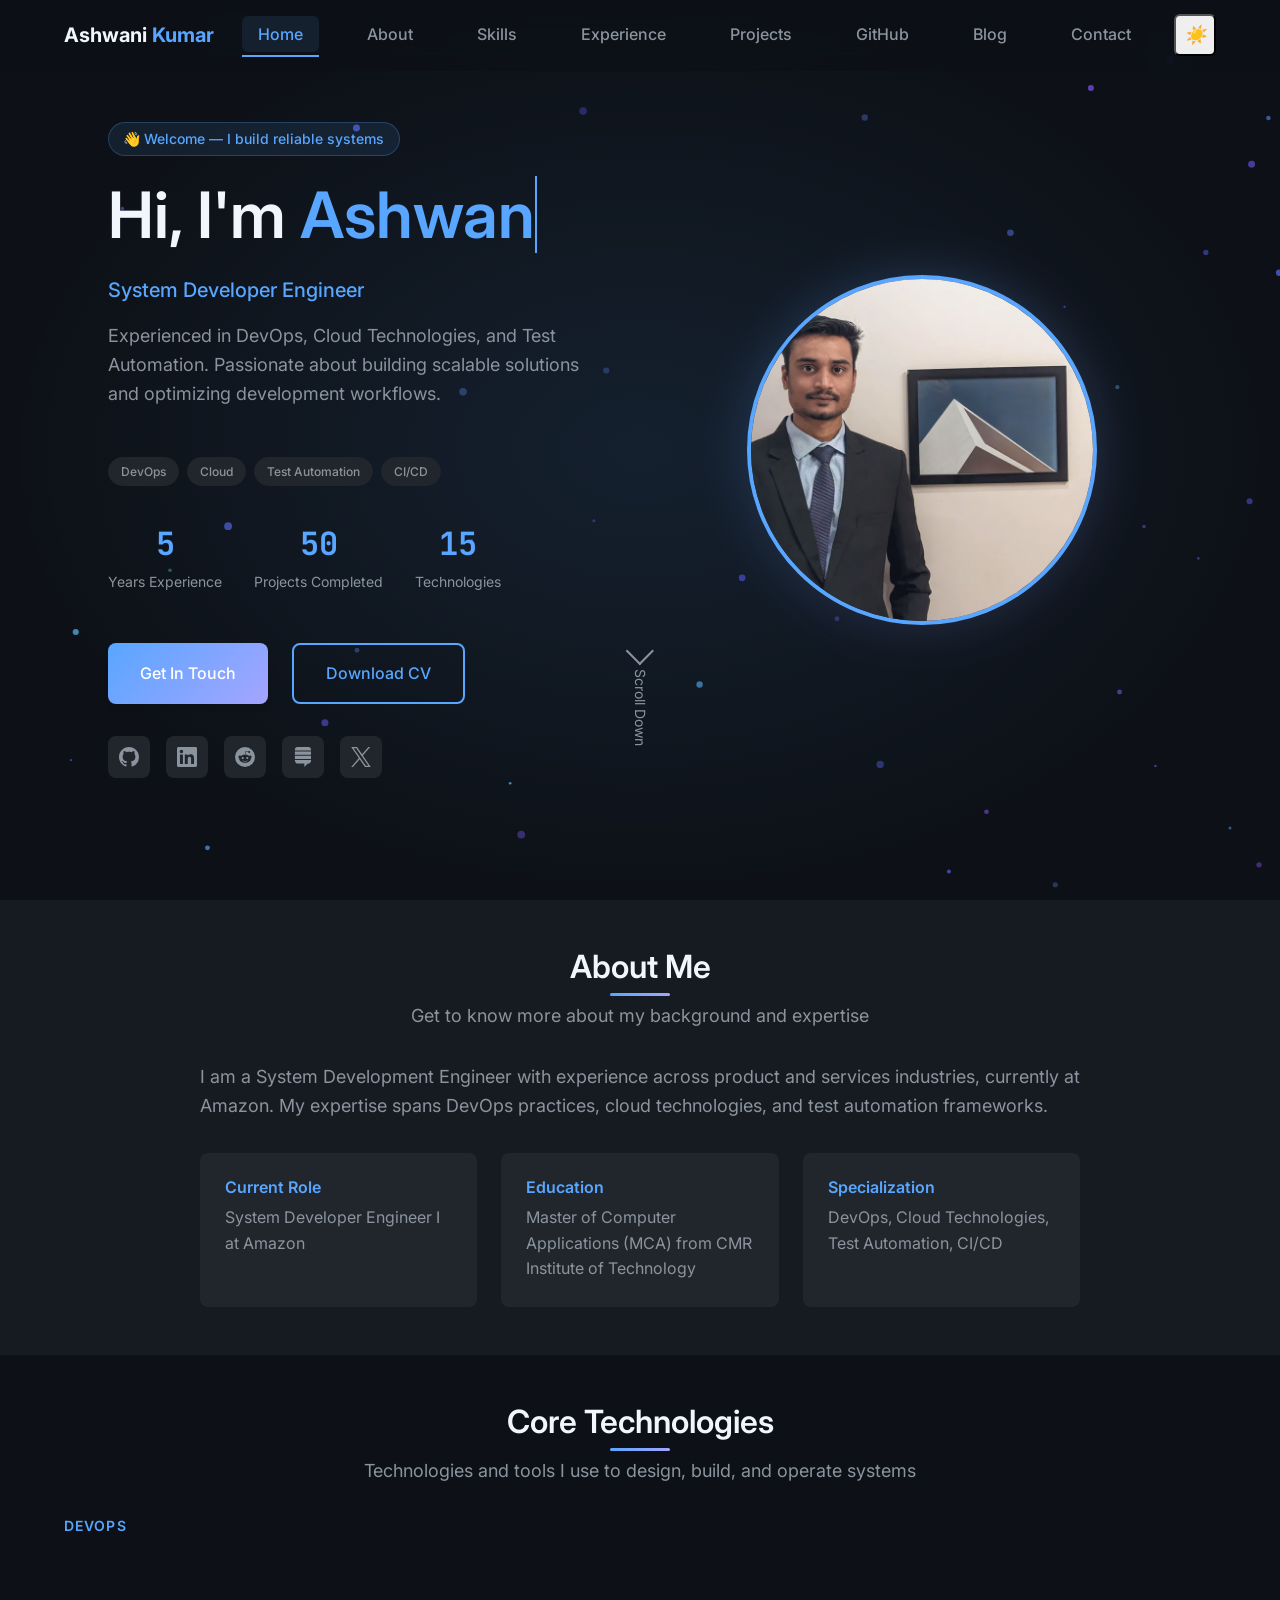
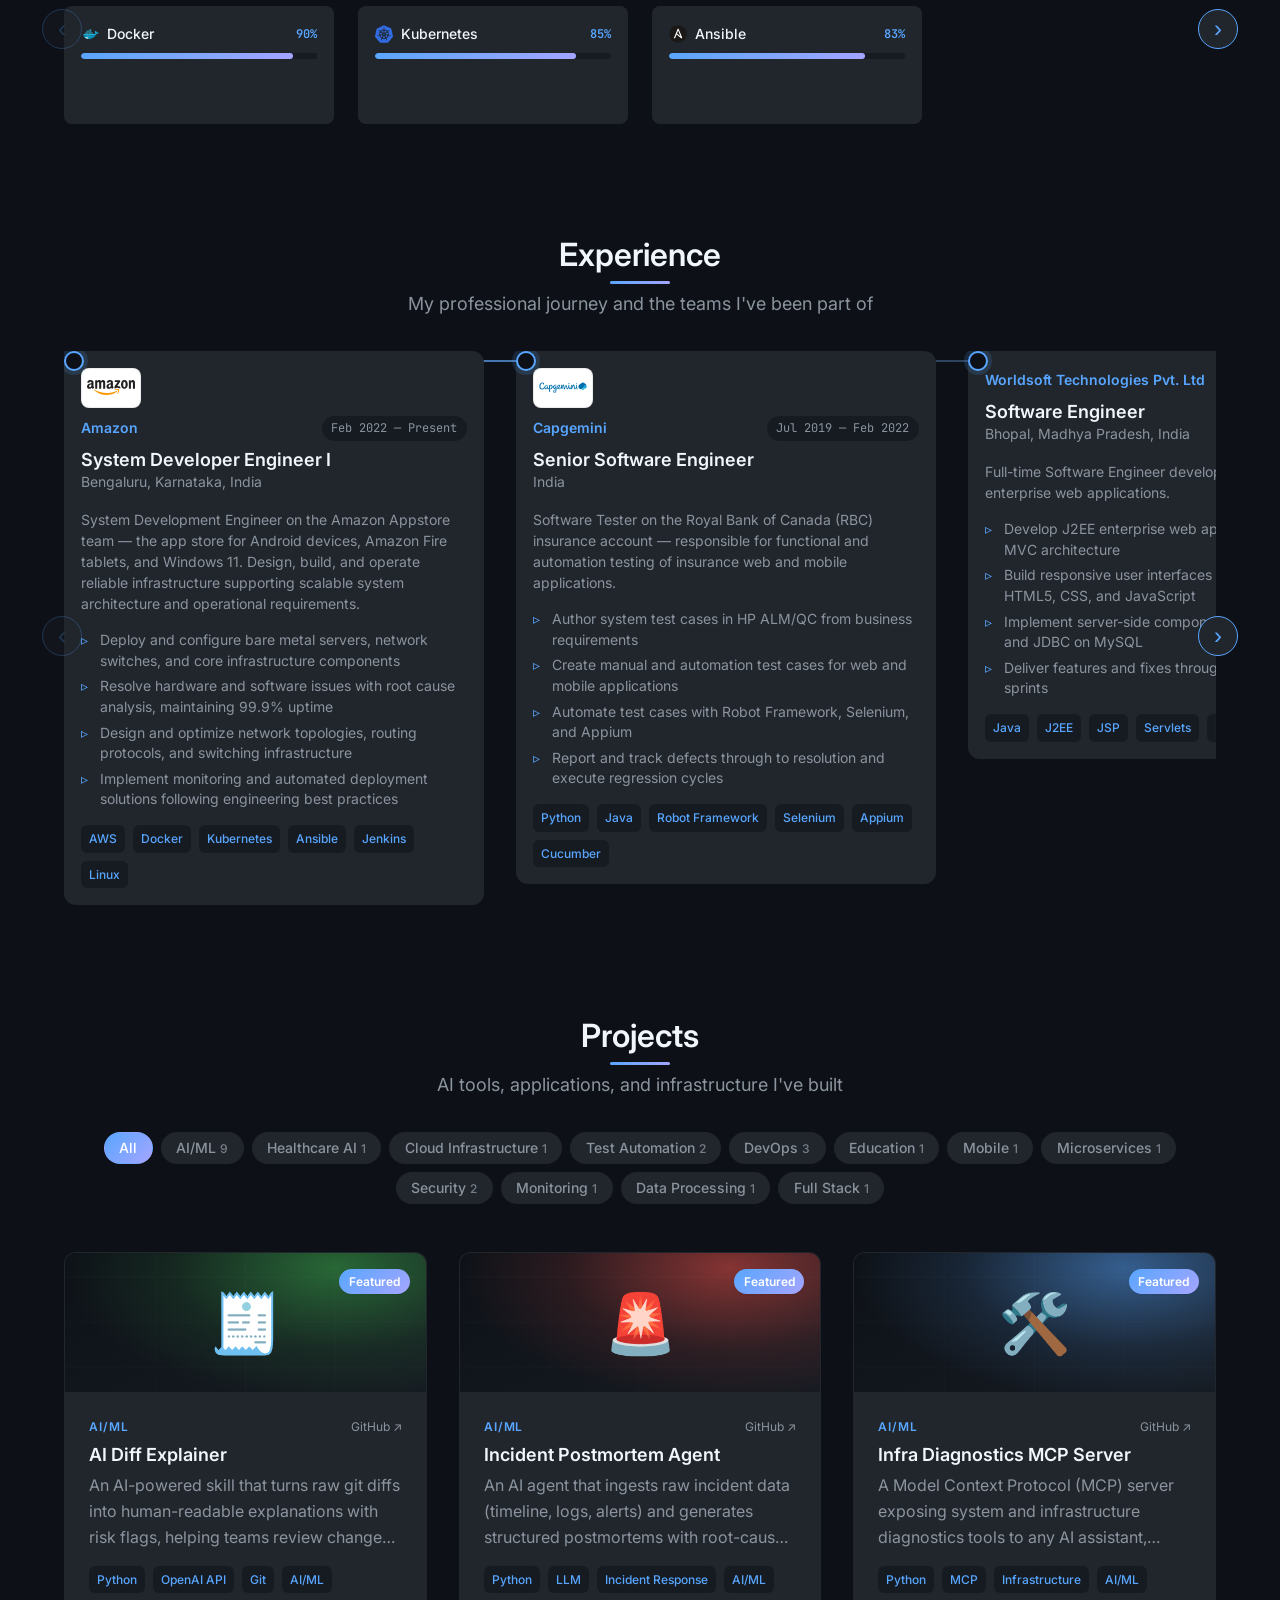
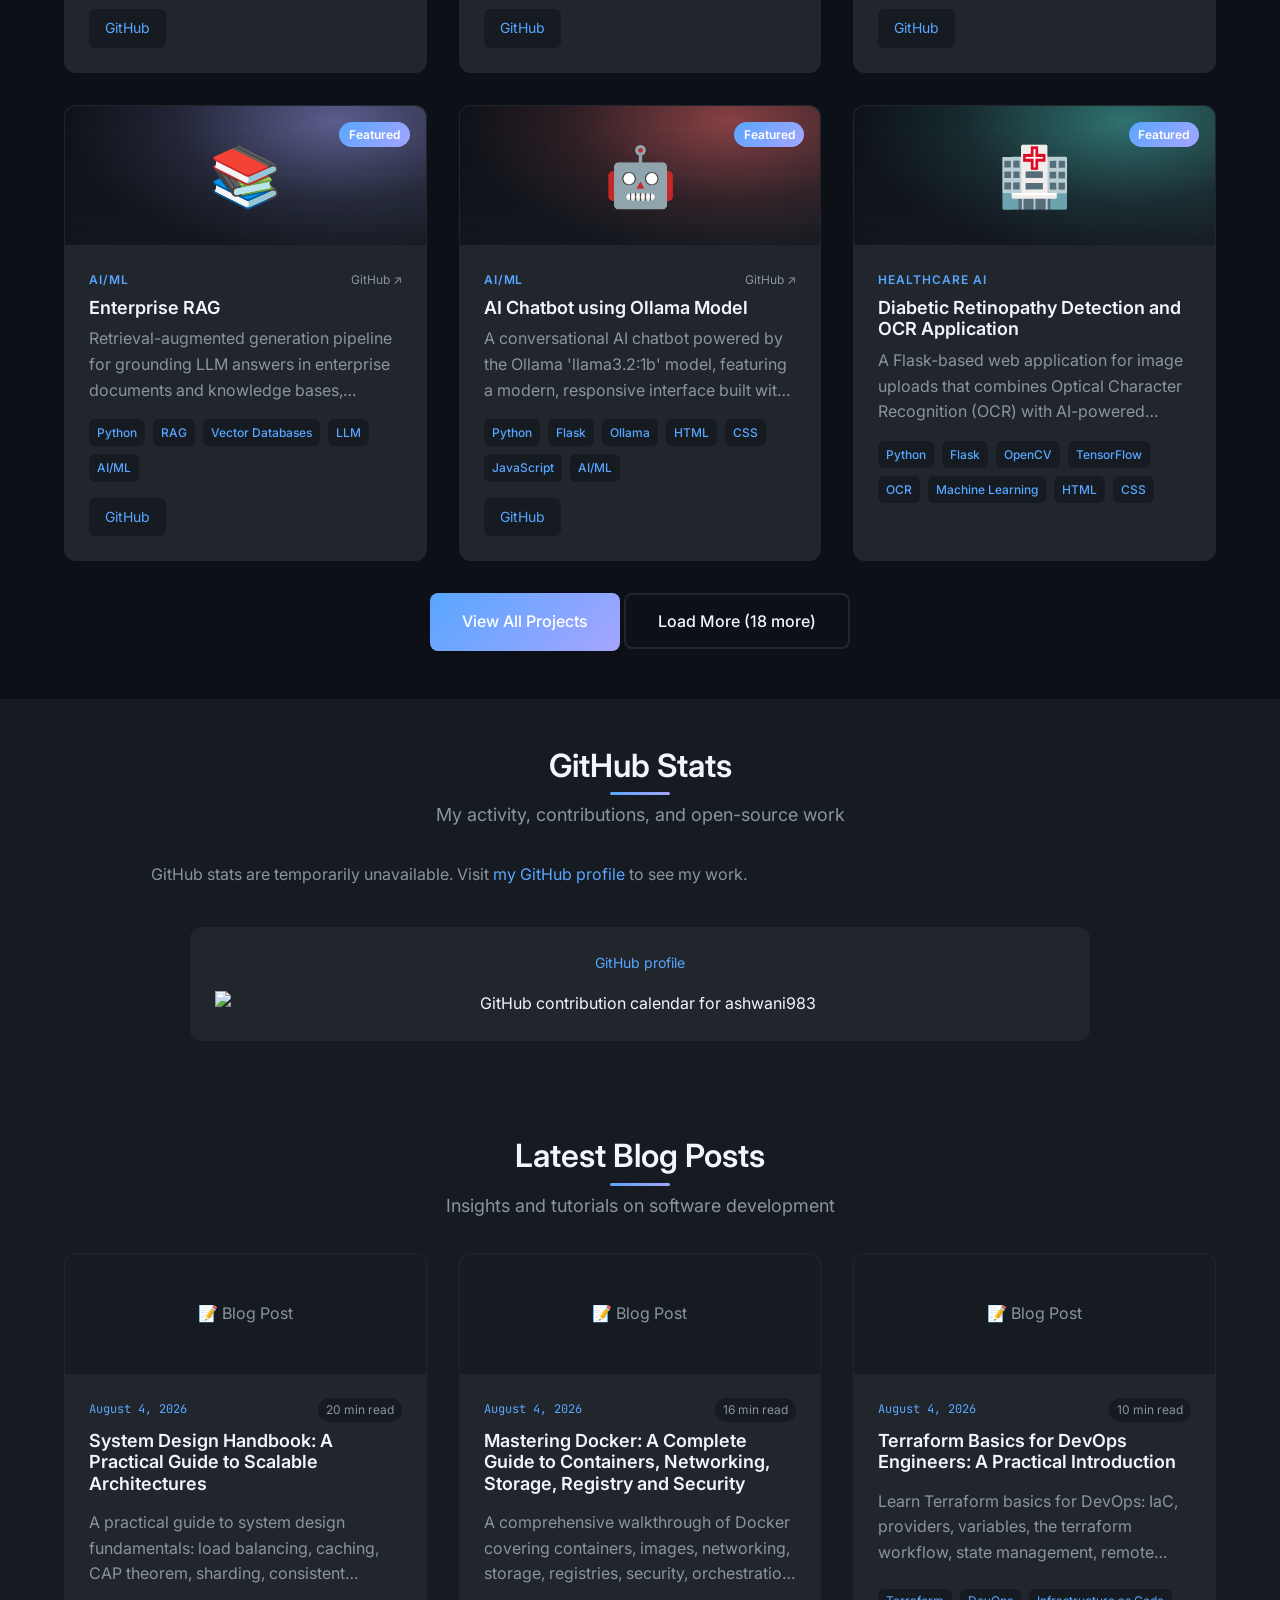
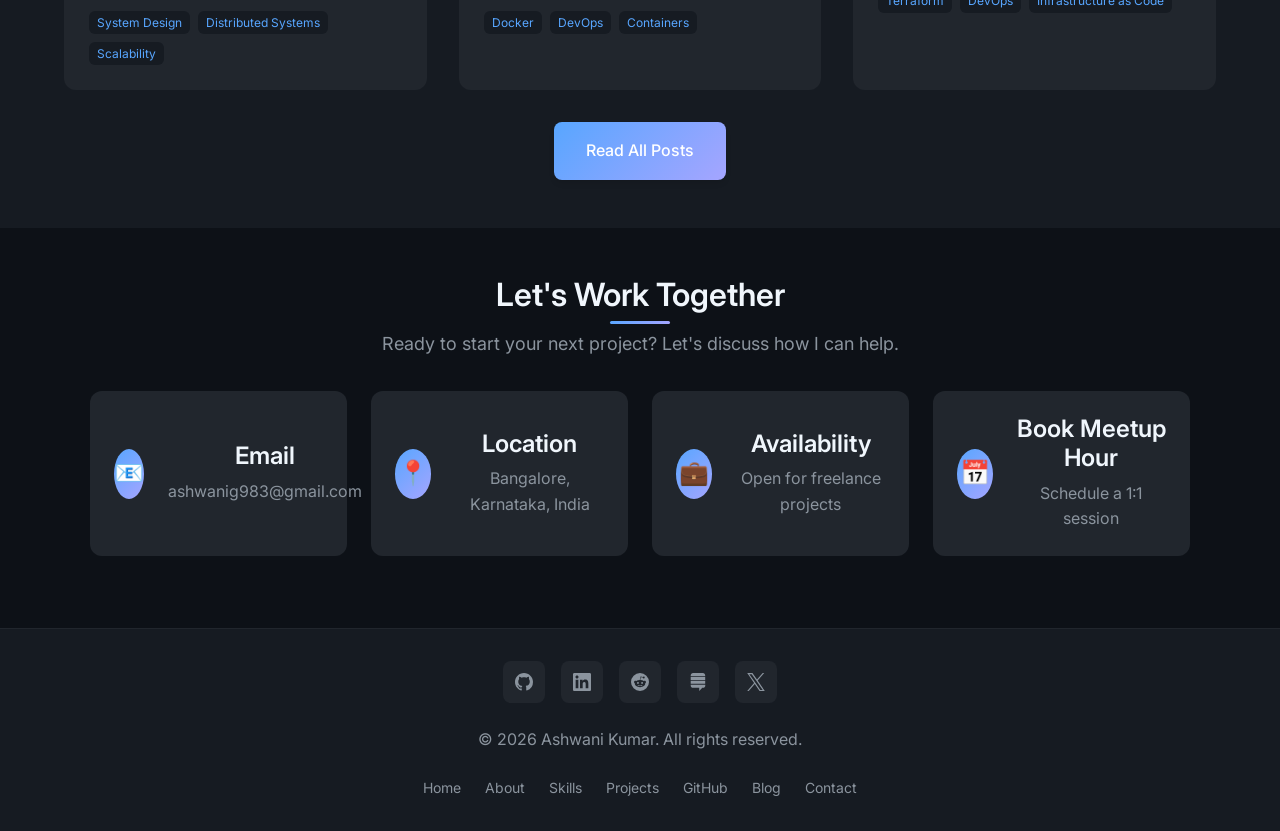
==== commit 8dcd5c11: "Add /projects page with filters, migrate projects to markdown, add study-pdf-blog-bot - projects.htm" ====
--- a/index.html
+++ b/index.html
@@ -301,6 +301,7 @@
             </div>
 
             <div class="section-footer">
+                <a href="projects.html" class="btn btn-primary">View All Projects</a>
                 <button type="button" class="btn btn-outline" id="projects-load-more">Load More Projects</button>
             </div>
         </div>
--- a/assets/css/main.css
+++ b/assets/css/main.css
@@ -1867,6 +1867,110 @@
   font-size: var(--fs-sm);
 }
 
+.blog-toolbar {
+  max-width: 860px;
+  margin: 0 auto var(--spacing-md);
+  display: flex;
+  justify-content: space-between;
+  align-items: center;
+  gap: var(--spacing-md);
+  flex-wrap: wrap;
+}
+
+.blog-categories {
+  display: flex;
+  flex-wrap: wrap;
+  gap: var(--spacing-xs);
+}
+
+.blog-cat-btn {
+  padding: 6px 14px;
+  border-radius: 999px;
+  border: 1px solid var(--text-secondary);
+  background: transparent;
+  color: var(--text-secondary);
+  font-family: var(--font-mono);
+  font-size: var(--fs-xs);
+  cursor: pointer;
+  transition: var(--transition-normal);
+}
+
+.blog-cat-btn:hover {
+  border-color: var(--text-accent);
+  color: var(--text-accent);
+}
+
+.blog-cat-btn.active {
+  background: var(--text-accent);
+  border-color: var(--text-accent);
+  color: var(--bg-primary);
+}
+
+.blog-toolbar-right {
+  display: flex;
+  align-items: center;
+  gap: var(--spacing-sm);
+}
+
+.blog-search {
+  padding: 8px 14px;
+  border-radius: var(--radius-md);
+  border: 1px solid var(--text-secondary);
+  background: var(--bg-secondary);
+  color: var(--text-primary);
+  font-size: var(--fs-sm);
+  min-width: 200px;
+}
+
+.blog-search:focus {
+  outline: none;
+  border-color: var(--text-accent);
+}
+
+.blog-count {
+  font-family: var(--font-mono);
+  font-size: var(--fs-xs);
+  color: var(--text-secondary);
+  white-space: nowrap;
+}
+
+.blog-pagination {
+  max-width: 860px;
+  margin: var(--spacing-lg) auto 0;
+  display: flex;
+  justify-content: center;
+  align-items: center;
+  gap: var(--spacing-sm);
+}
+
+.blog-page-btn {
+  padding: 6px 14px;
+  border-radius: var(--radius-md);
+  border: 1px solid var(--text-secondary);
+  background: transparent;
+  color: var(--text-primary);
+  font-family: var(--font-mono);
+  font-size: var(--fs-xs);
+  cursor: pointer;
+  transition: var(--transition-normal);
+}
+
+.blog-page-btn:hover:not(:disabled) {
+  border-color: var(--text-accent);
+  color: var(--text-accent);
+}
+
+.blog-page-btn:disabled {
+  opacity: 0.4;
+  cursor: not-allowed;
+}
+
+.blog-page-info {
+  font-family: var(--font-mono);
+  font-size: var(--fs-xs);
+  color: var(--text-secondary);
+}
+
 .blog-post {
   max-width: 820px;
   margin: 0 auto;
@@ -2032,3 +2136,88 @@
 [data-theme="light"] .blog-post pre {
   border-color: #d0d7de;
 }
+
+/* ============================================
+   Projects Archive & Detail
+   ============================================ */
+
+.project-archive {
+  max-width: 1080px;
+  margin: 0 auto;
+  display: grid;
+  grid-template-columns: repeat(auto-fill, minmax(300px, 1fr));
+  gap: var(--spacing-md);
+}
+
+.project-card-link {
+  display: block;
+  height: 100%;
+  color: var(--text-primary);
+  text-decoration: none;
+}
+
+.project-card-link:hover {
+  color: var(--text-primary);
+}
+
+.project-badge-wip {
+  right: auto;
+  left: var(--spacing-sm);
+  background: var(--text-accent);
+}
+
+.project-detail {
+  max-width: 820px;
+  margin: 0 auto;
+}
+
+.project-detail-header {
+  margin-bottom: var(--spacing-lg);
+}
+
+.project-detail-icon {
+  display: flex;
+  align-items: center;
+  justify-content: center;
+  margin-bottom: var(--spacing-md);
+}
+
+.project-detail-image {
+  width: 100%;
+  max-height: 360px;
+  object-fit: cover;
+  border-radius: var(--radius-lg);
+}
+
+.project-detail-emoji {
+  font-size: 4rem;
+  background: var(--secondary-bg);
+  border-radius: var(--radius-lg);
+  padding: 1.5rem;
+}
+
+.project-detail-meta {
+  display: flex;
+  flex-wrap: wrap;
+  gap: var(--spacing-sm);
+  align-items: center;
+  font-family: var(--font-mono);
+  font-size: var(--fs-xs);
+  color: var(--text-secondary);
+  margin-bottom: var(--spacing-md);
+}
+
+.project-detail-links {
+  display: flex;
+  flex-wrap: wrap;
+  gap: var(--spacing-sm);
+}
+
+.project-challenges li {
+  margin-bottom: var(--spacing-sm);
+}
+
+.project-solution {
+  color: var(--text-secondary);
+  font-size: var(--fs-sm);
+}
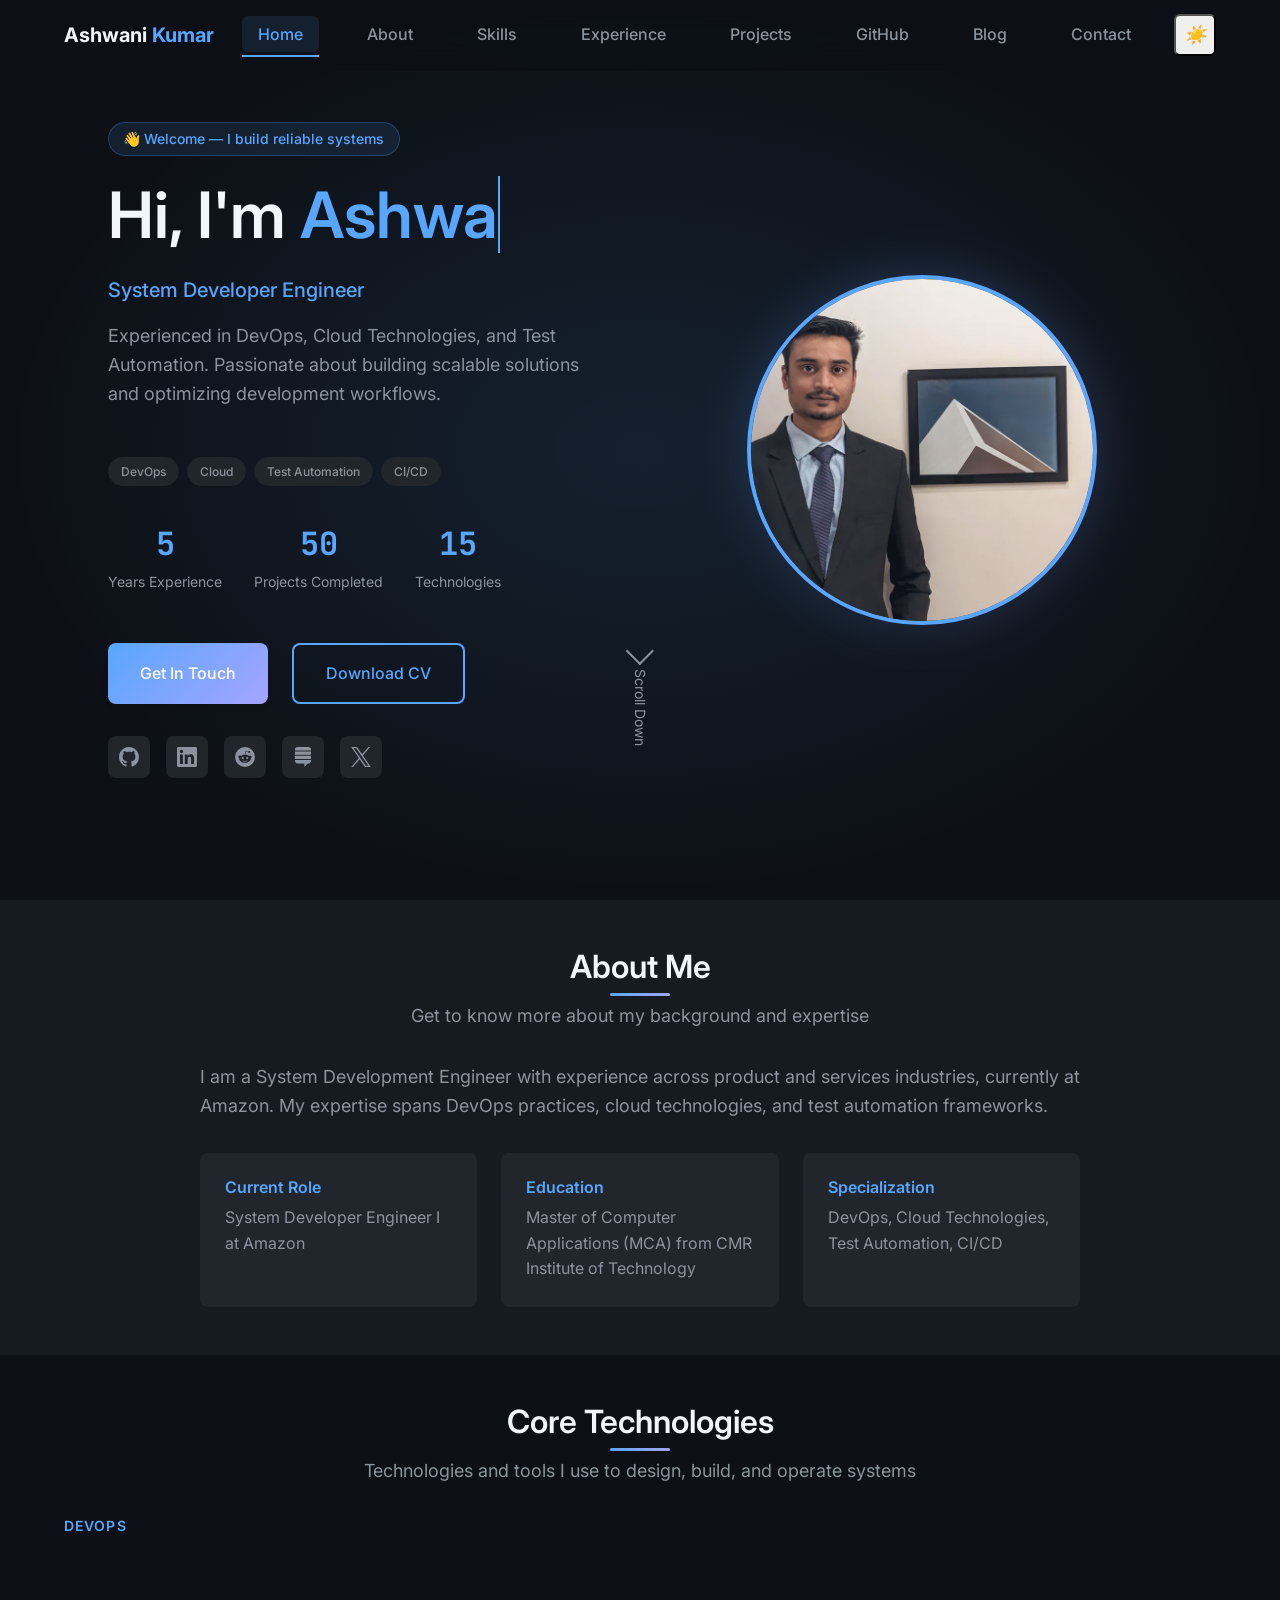
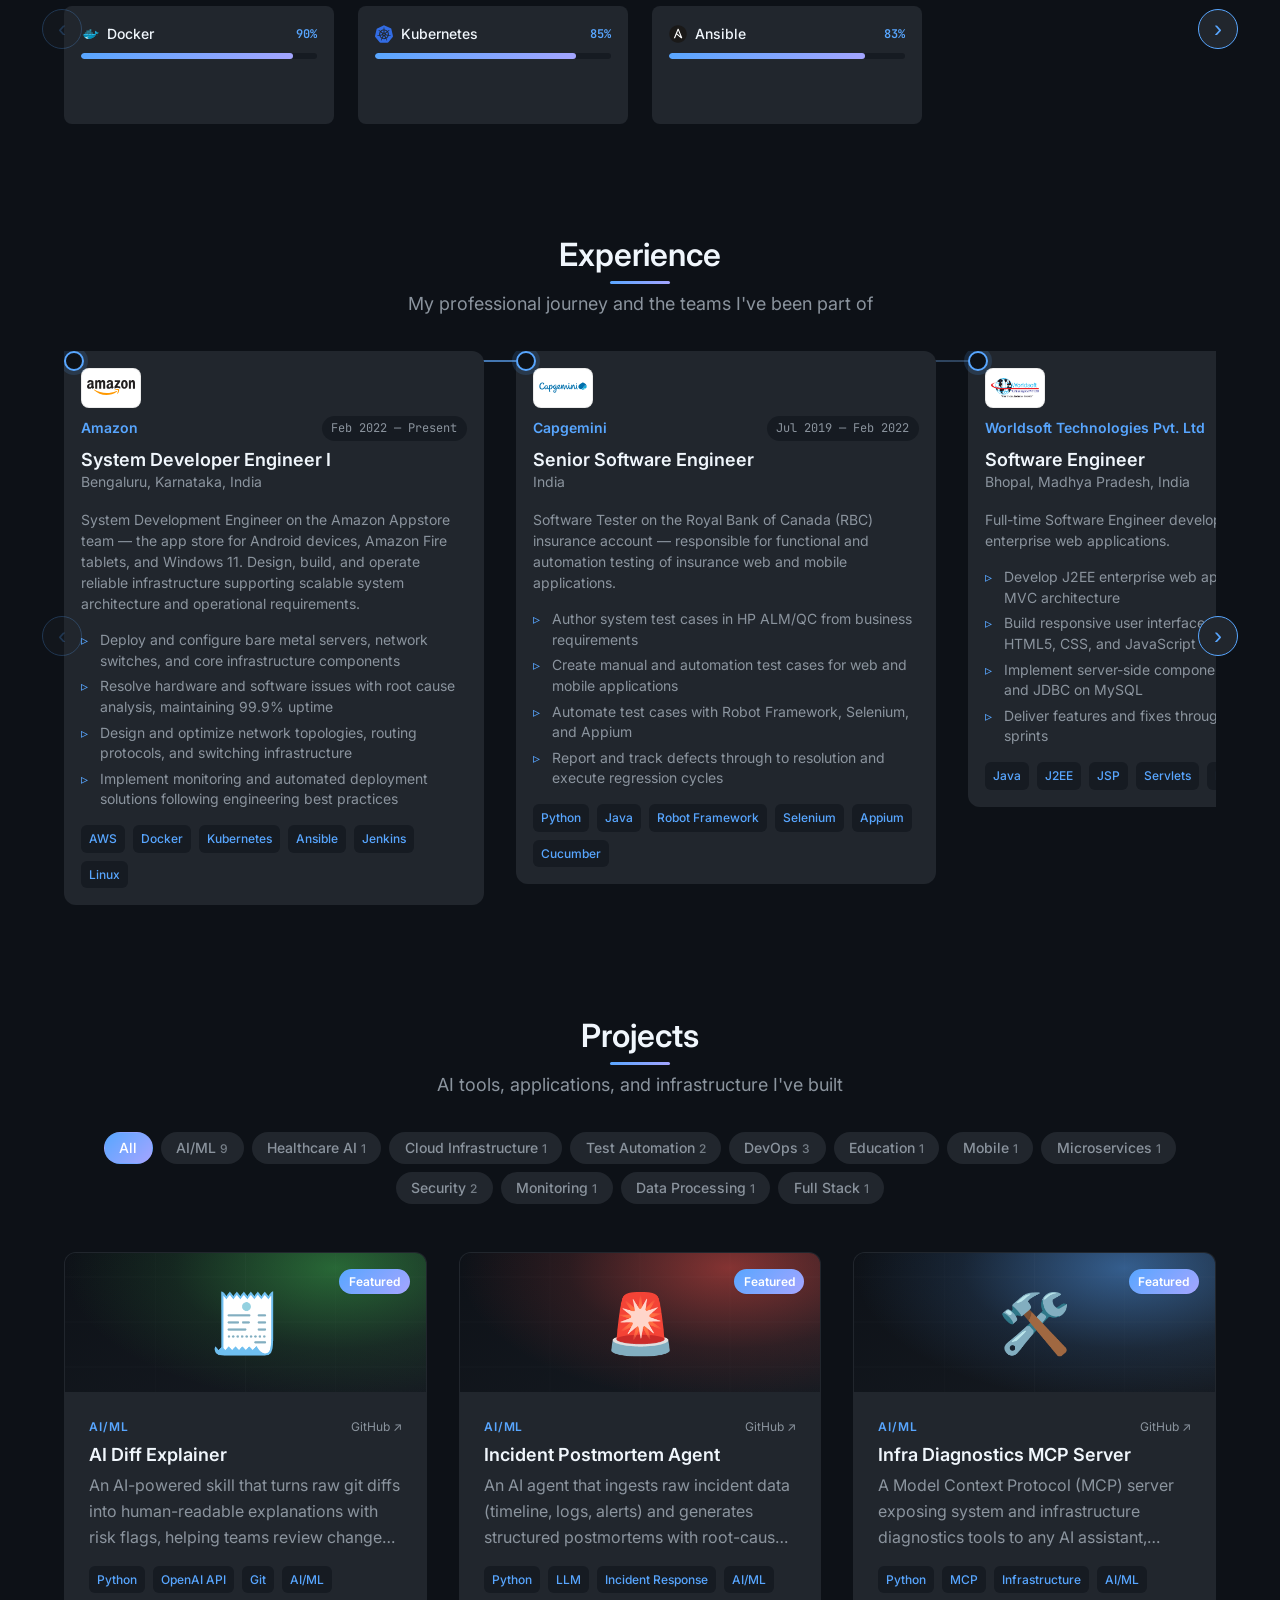
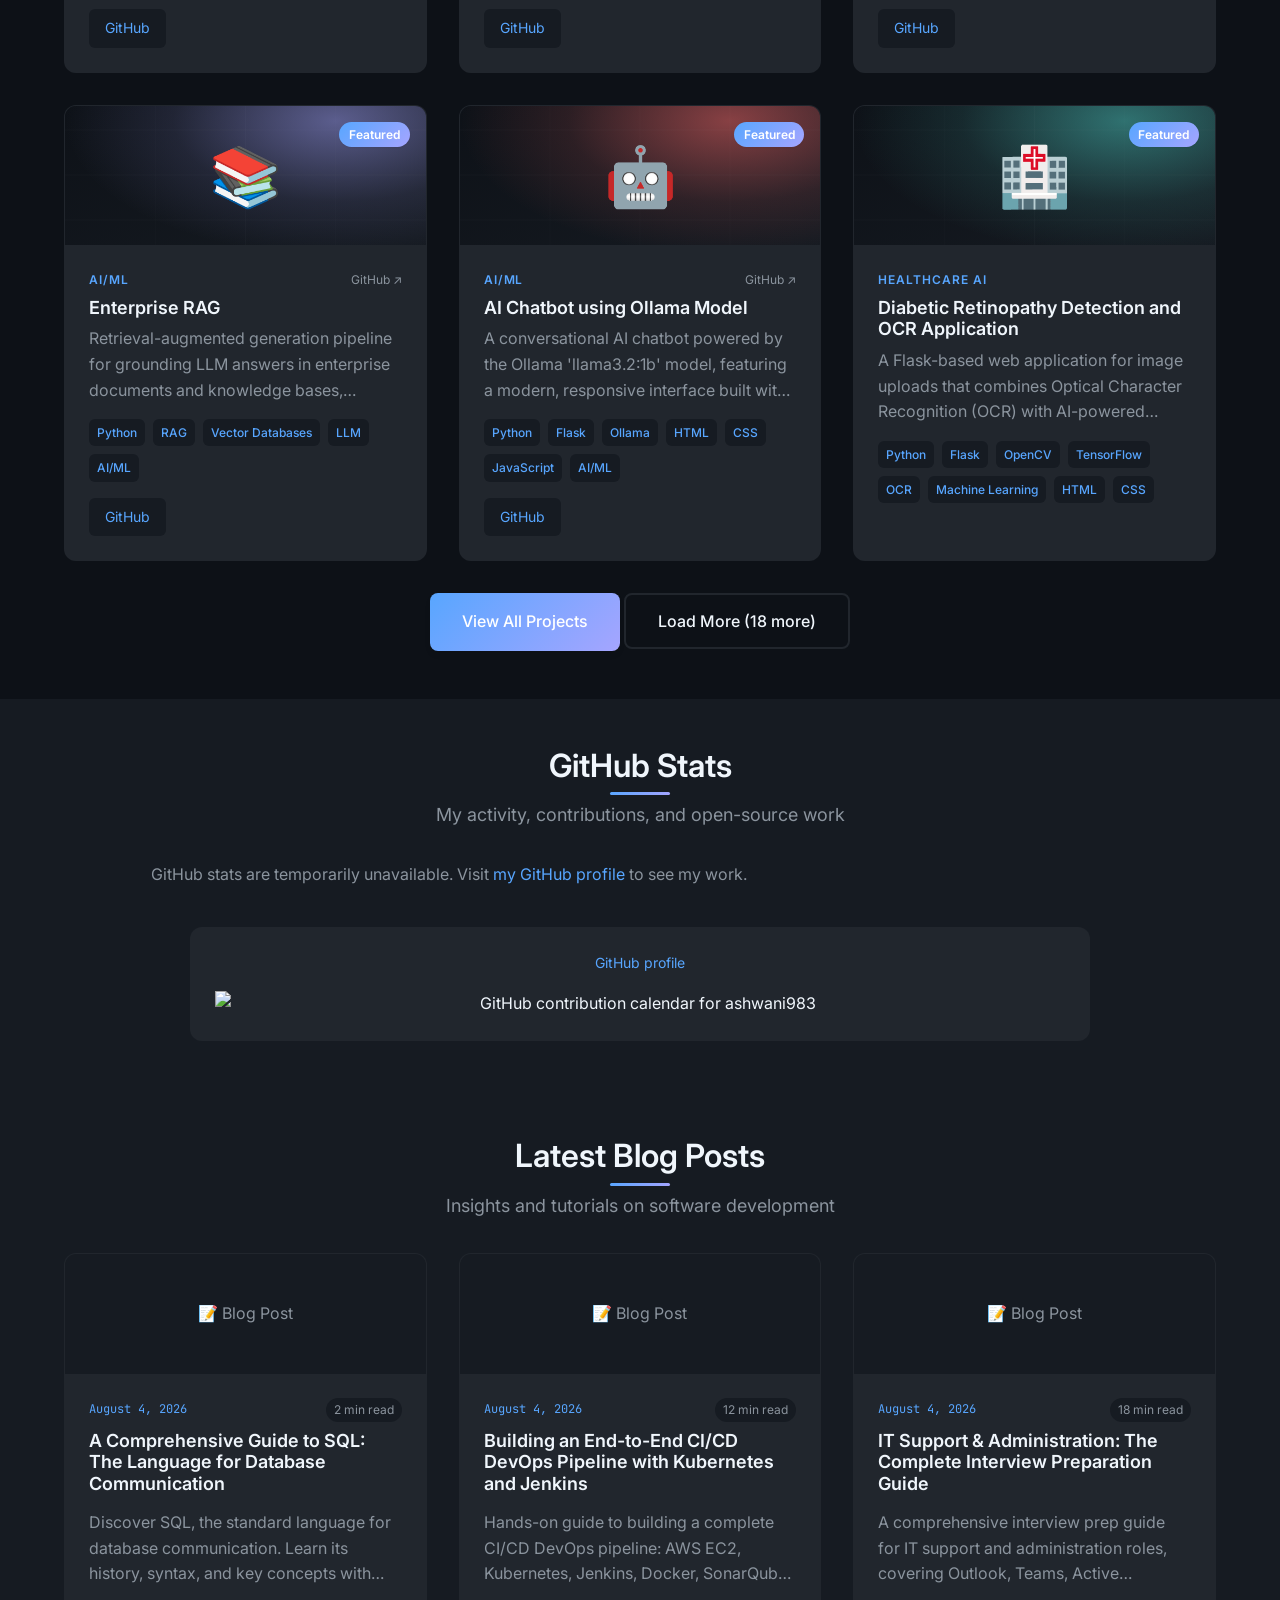
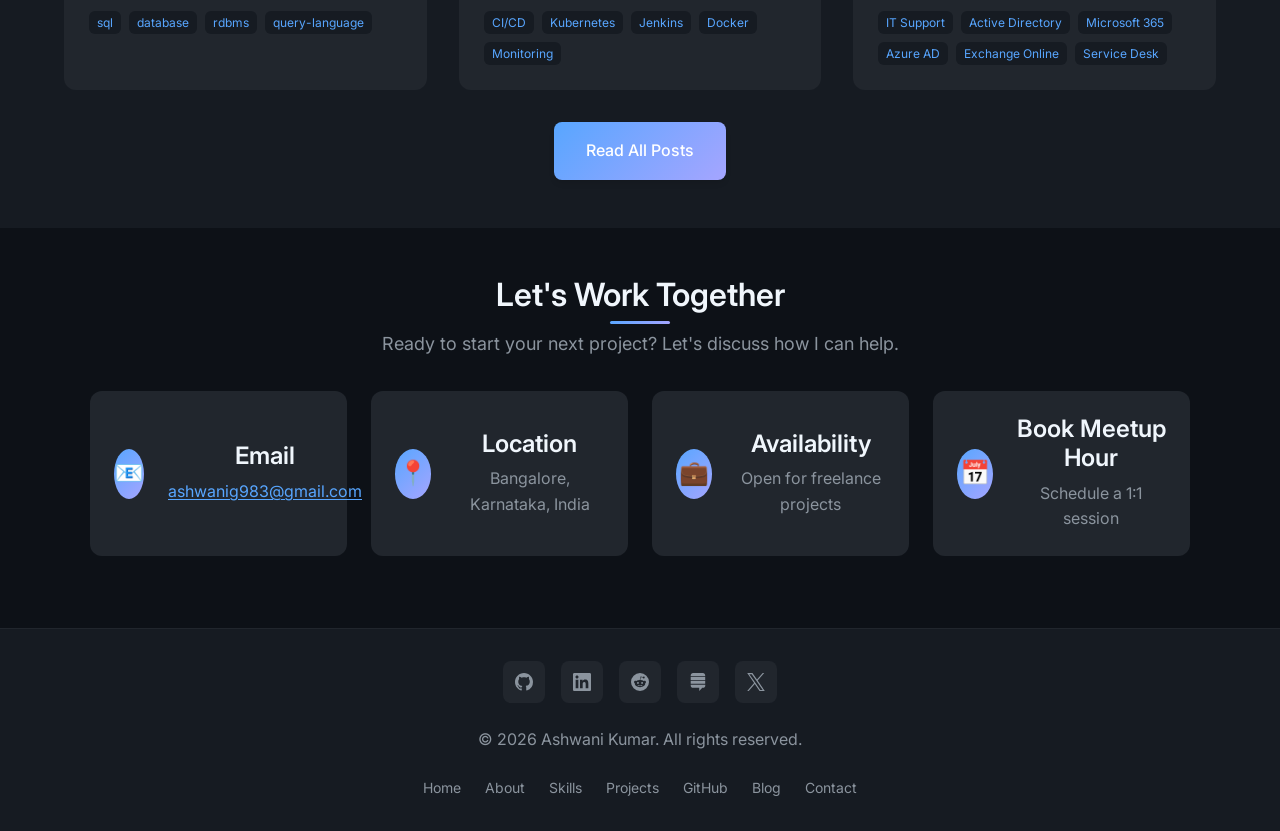
==== commit 7e3f5951: "Fix heading hierarchy, theme flash, mailto, calendar noise, branding" ====
--- a/index.html
+++ b/index.html
@@ -3,6 +3,12 @@
 <head>
     <meta charset="UTF-8">
     <meta name="viewport" content="width=device-width, initial-scale=1.0">
+    <script>
+        try {
+            var savedTheme = localStorage.getItem('theme');
+            if (savedTheme) document.documentElement.setAttribute('data-theme', savedTheme);
+        } catch (e) {}
+    </script>
     <meta name="description" content="Ashwani Kumar - System Developer Engineer specializing in DevOps, Cloud Technologies, and Test Automation">
     <meta name="keywords" content="System Developer Engineer, DevOps, AWS, Docker, Kubernetes, Test Automation, Software Engineer">
     <meta name="author" content="Ashwani Kumar">
@@ -361,7 +367,7 @@
                         <div class="contact-icon">📧</div>
                         <div class="contact-details">
                             <h3>Email</h3>
-                            <p>ashwanig983@gmail.com</p>
+                            <p><a href="mailto:ashwanig983@gmail.com" class="contact-mail">ashwanig983@gmail.com</a></p>
                         </div>
                     </div>
                     
--- a/assets/css/main.css
+++ b/assets/css/main.css
@@ -106,6 +106,13 @@
   overflow-x: hidden;
 }
 
+/* Keyboard focus indicator */
+:focus-visible {
+  outline: 3px solid var(--text-accent);
+  outline-offset: 2px;
+  border-radius: 2px;
+}
+
 /* Typography */
 h1, h2, h3, h4, h5, h6 {
   font-family: var(--font-heading);
@@ -865,6 +872,16 @@
   color: var(--text-secondary);
 }
 
+.contact-details .contact-mail {
+  color: var(--text-accent);
+  text-decoration: underline;
+  text-underline-offset: 2px;
+}
+
+.contact-details .contact-mail:hover {
+  color: var(--text-primary);
+}
+
 .social-links {
   display: flex;
   justify-content: center;
@@ -952,6 +969,7 @@
 
 .hidden { display: none; }
 .visible { display: block; }
+[hidden] { display: none !important; }
 
 /* Loading States */
 .loading {
@@ -1922,8 +1940,9 @@
   min-width: 200px;
 }
 
-.blog-search:focus {
-  outline: none;
+.blog-search:focus-visible {
+  outline: 3px solid var(--text-accent);
+  outline-offset: 2px;
   border-color: var(--text-accent);
 }
 
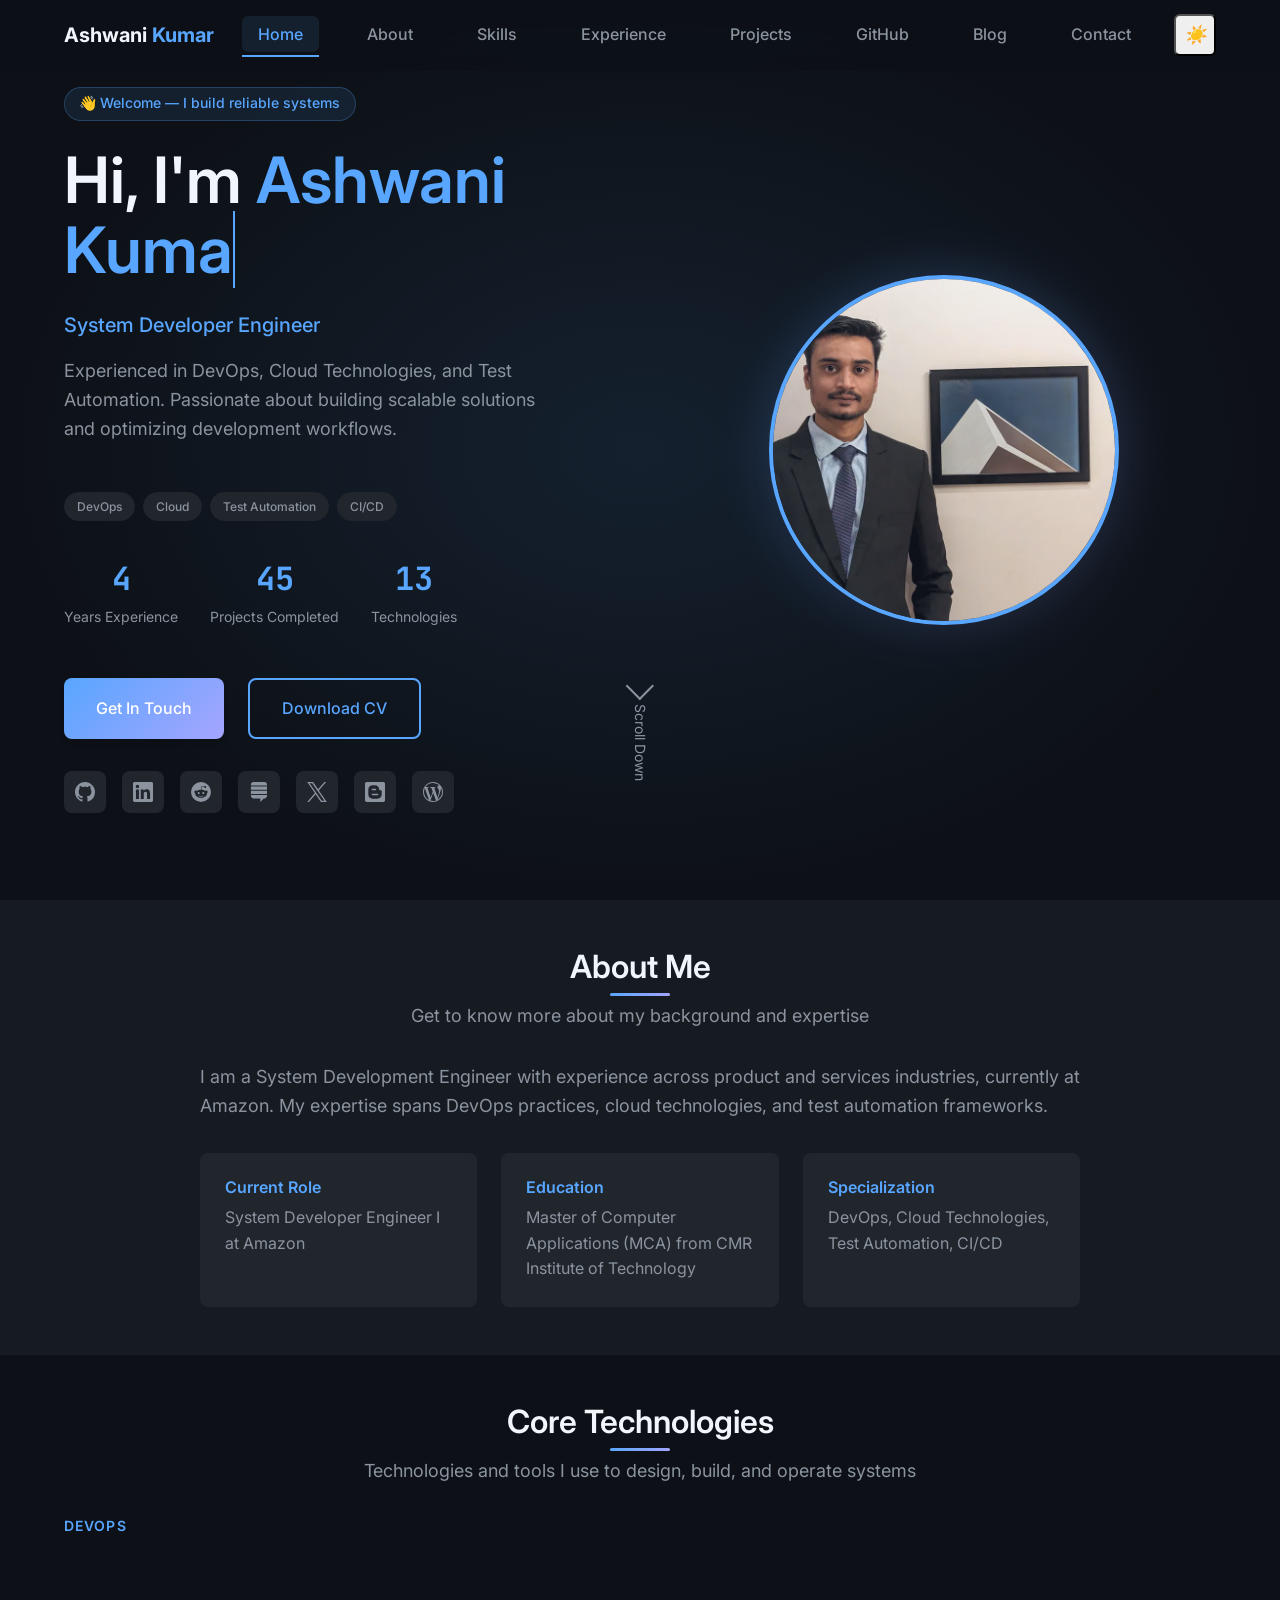
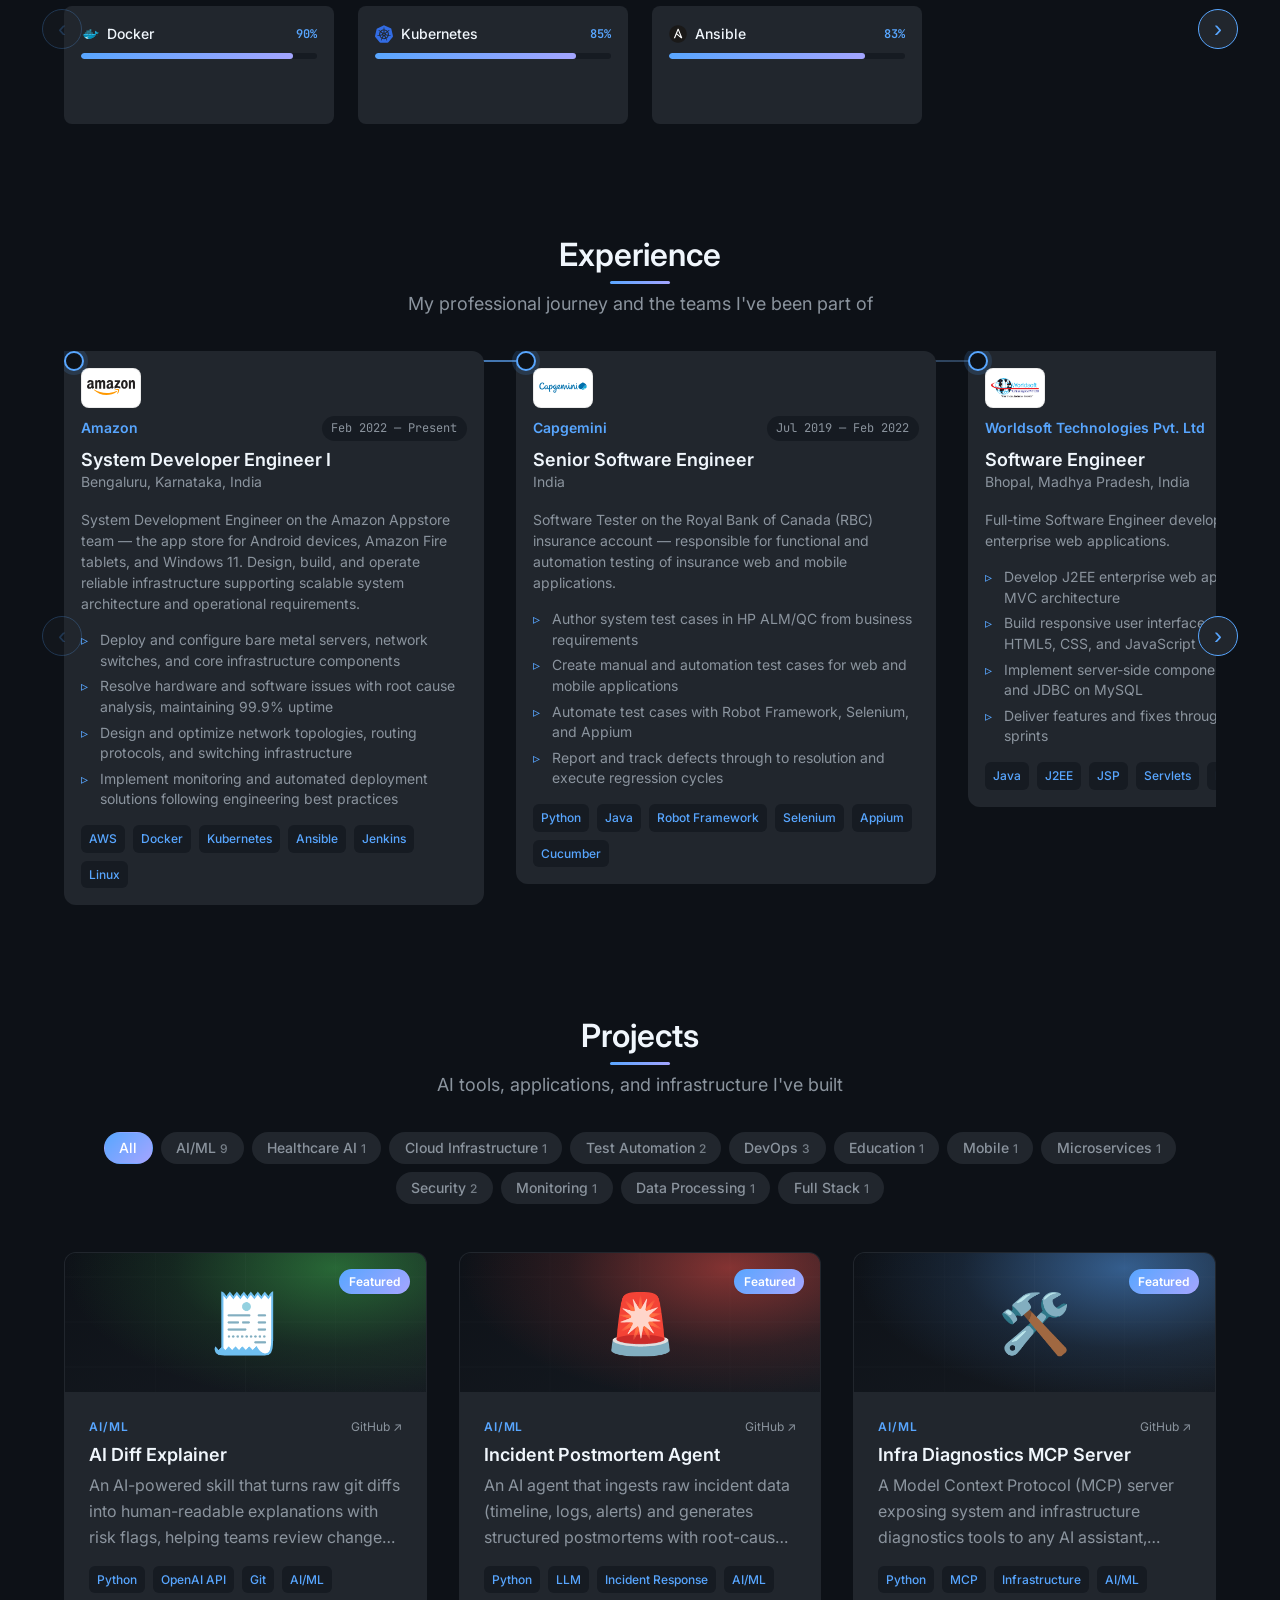
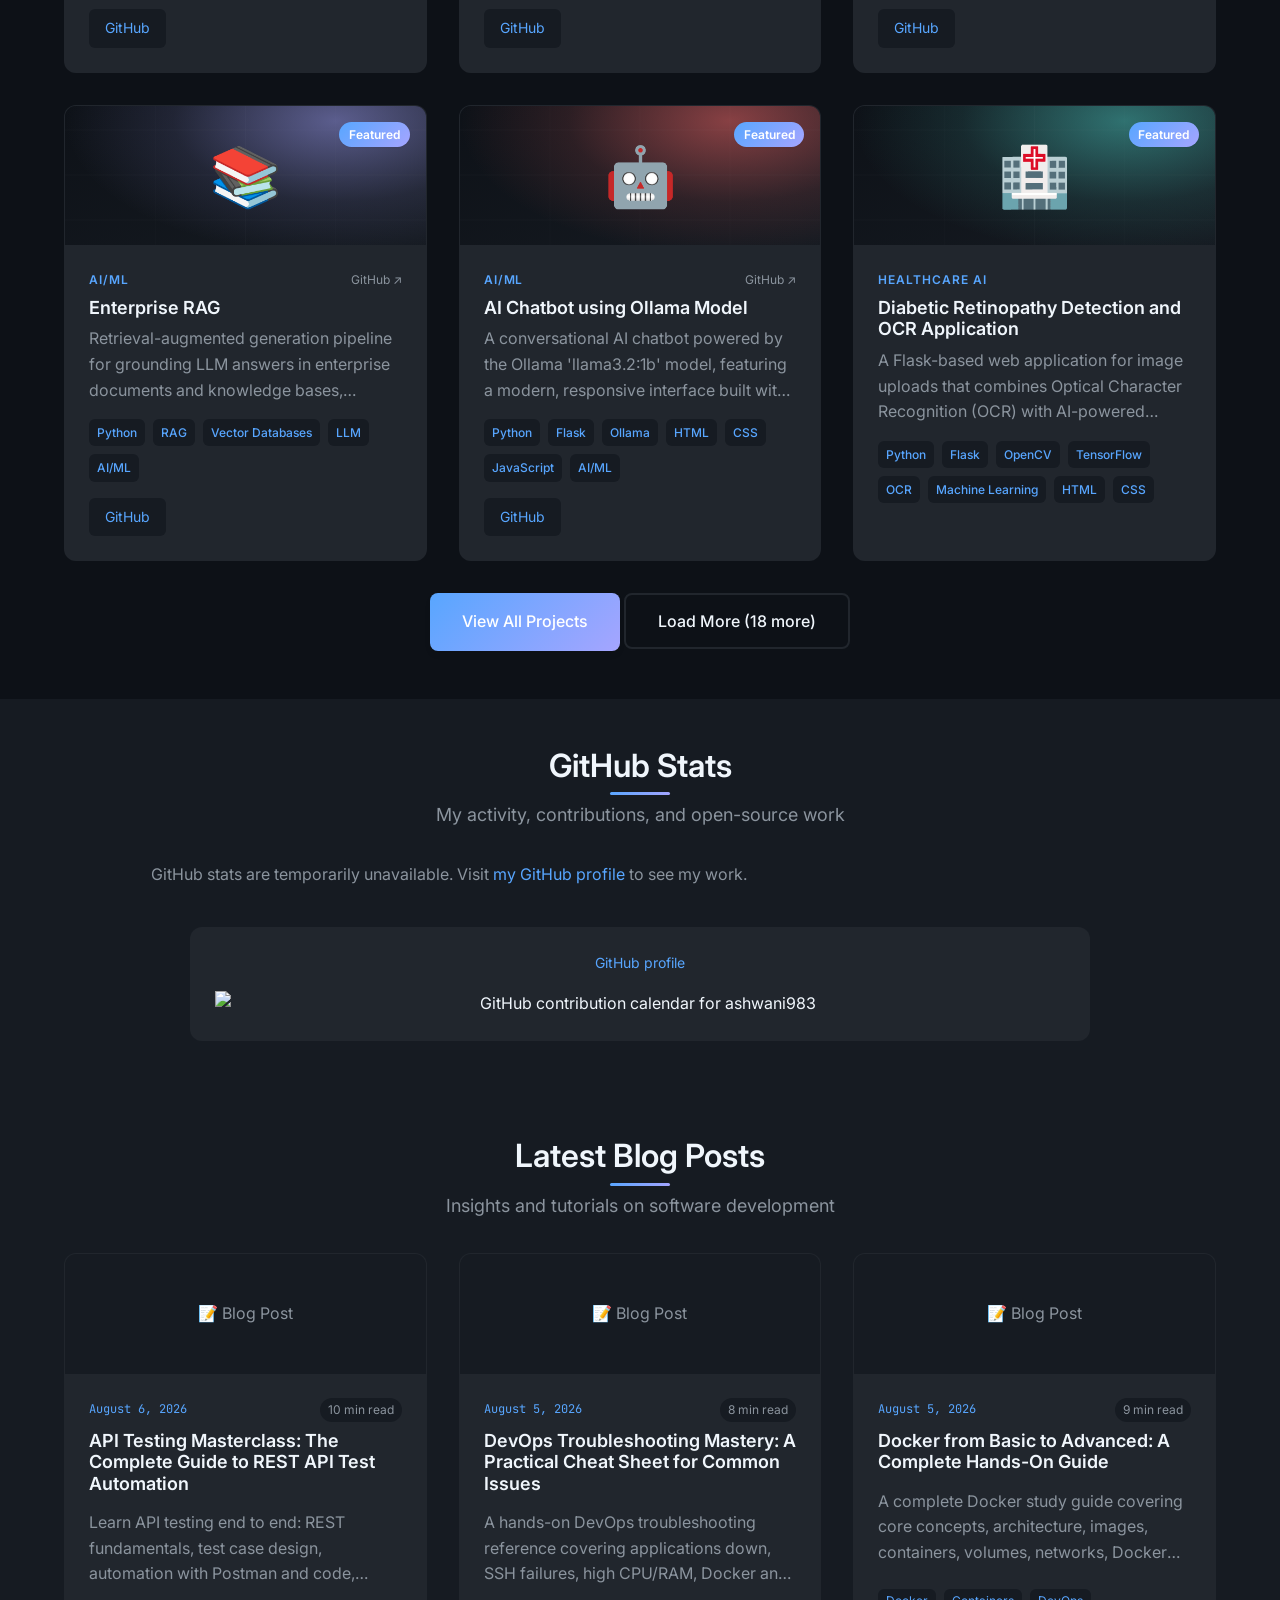
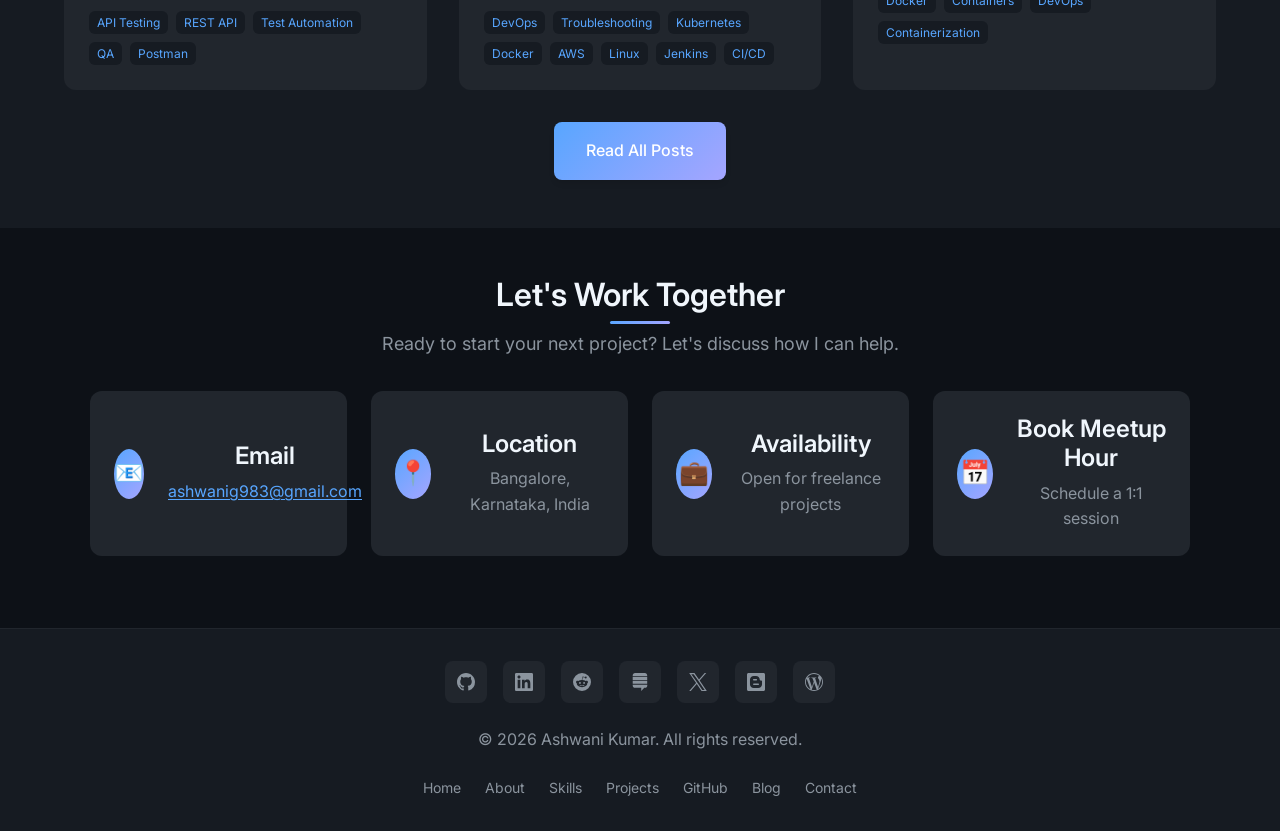
==== commit 9148afac: "feat: add Blogger and WordPress links to social media sections" ====
--- a/index.html
+++ b/index.html
@@ -194,6 +194,12 @@
                         <a href="https://x.com/ashwanig983" class="social-icon-btn" target="_blank" rel="noopener" aria-label="X (Twitter) profile">
                             <svg viewBox="0 0 24 24" width="20" height="20" fill="currentColor" aria-hidden="true"><path d="M14.234 10.162 22.977 0h-2.072l-7.591 8.824L7.251 0H.258l9.168 13.343L.258 24H2.33l8.016-9.318L16.749 24h6.993zm-2.837 3.299-.929-1.329L3.076 1.56h3.182l5.965 8.532.929 1.329 7.754 11.09h-3.182z"/></svg>
                         </a>
+                        <a href="https://atlcodify.blogspot.com/" class="social-icon-btn" target="_blank" rel="noopener" aria-label="Blogger profile">
+                            <svg viewBox="0 0 24 24" width="20" height="20" fill="currentColor" aria-hidden="true"><path d="M21.976 24H2.026C.9 24 0 23.1 0 21.976V2.026C0 .9.9 0 2.025 0H22.05C23.1 0 24 .9 24 2.025v19.95C24 23.1 23.1 24 21.976 24zM12 3.975H9c-2.775 0-5.025 2.25-5.025 5.025v6c0 2.774 2.25 5.024 5.025 5.024h6c2.774 0 5.024-2.25 5.024-5.024v-3.975c0-.6-.45-1.05-1.05-1.05H18c-.524 0-.976-.45-.976-.976 0-2.776-2.25-5.026-5.024-5.026zm3.074 12H9c-.525 0-.975-.45-.975-.975s.45-.976.975-.976h6.074c.526 0 .977.45.977.976s-.45.976-.975.976zm-2.55-7.95c.527 0 .976.45.976.975s-.45.975-.975.975h-3.6c-.525 0-.976-.45-.976-.975s.45-.975.975-.975h3.6z"/></svg>
+                        </a>
+                        <a href="https://atlcodify.wordpress.com/" class="social-icon-btn" target="_blank" rel="noopener" aria-label="WordPress profile">
+                            <svg viewBox="0 0 24 24" width="20" height="20" fill="currentColor" aria-hidden="true"><path d="M21.469 6.825c.84 1.537 1.318 3.3 1.318 5.175 0 3.979-2.156 7.456-5.363 9.325l3.295-9.527c.615-1.54.82-2.771.82-3.864 0-.405-.026-.78-.07-1.11m-7.981.105c.647-.03 1.232-.105 1.232-.105.582-.075.514-.93-.067-.899 0 0-1.755.135-2.88.135-1.064 0-2.85-.15-2.85-.15-.585-.03-.661.855-.075.885 0 0 .54.061 1.125.09l1.68 4.605-2.37 7.08L5.354 6.9c.649-.03 1.234-.1 1.234-.1.585-.075.516-.93-.065-.896 0 0-1.746.138-2.874.138-.2 0-.438-.008-.69-.015C4.911 3.15 8.235 1.215 12 1.215c2.809 0 5.365 1.072 7.286 2.833-.046-.003-.091-.009-.141-.009-1.06 0-1.812.923-1.812 1.914 0 .89.513 1.643 1.06 2.531.411.72.89 1.643.89 2.977 0 .915-.354 1.994-.821 3.479l-1.075 3.585-3.9-11.61.001.014zM12 22.784c-1.059 0-2.081-.153-3.048-.437l3.237-9.406 3.315 9.087c.024.053.05.101.078.149-1.12.393-2.325.609-3.582.609M1.211 12c0-1.564.336-3.05.935-4.39L7.29 21.709C3.694 19.96 1.212 16.271 1.211 12M12 0C5.385 0 0 5.385 0 12s5.385 12 12 12 12-5.385 12-12S18.615 0 12 0"/></svg>
+                        </a>
                     </div>
                 </div>
                 
@@ -420,6 +426,12 @@
                     <a href="https://x.com/ashwanig983" class="social-icon-btn" target="_blank" rel="noopener" aria-label="X (Twitter) profile">
                         <svg viewBox="0 0 24 24" width="18" height="18" fill="currentColor" aria-hidden="true"><path d="M14.234 10.162 22.977 0h-2.072l-7.591 8.824L7.251 0H.258l9.168 13.343L.258 24H2.33l8.016-9.318L16.749 24h6.993zm-2.837 3.299-.929-1.329L3.076 1.56h3.182l5.965 8.532.929 1.329 7.754 11.09h-3.182z"/></svg>
                     </a>
+                    <a href="https://atlcodify.blogspot.com/" class="social-icon-btn" target="_blank" rel="noopener" aria-label="Blogger profile">
+                        <svg viewBox="0 0 24 24" width="18" height="18" fill="currentColor" aria-hidden="true"><path d="M21.976 24H2.026C.9 24 0 23.1 0 21.976V2.026C0 .9.9 0 2.025 0H22.05C23.1 0 24 .9 24 2.025v19.95C24 23.1 23.1 24 21.976 24zM12 3.975H9c-2.775 0-5.025 2.25-5.025 5.025v6c0 2.774 2.25 5.024 5.025 5.024h6c2.774 0 5.024-2.25 5.024-5.024v-3.975c0-.6-.45-1.05-1.05-1.05H18c-.524 0-.976-.45-.976-.976 0-2.776-2.25-5.026-5.024-5.026zm3.074 12H9c-.525 0-.975-.45-.975-.975s.45-.976.975-.976h6.074c.526 0 .977.45.977.976s-.45.976-.975.976zm-2.55-7.95c.527 0 .976.45.976.975s-.45.975-.975.975h-3.6c-.525 0-.976-.45-.976-.975s.45-.975.975-.975h3.6z"/></svg>
+                    </a>
+                    <a href="https://atlcodify.wordpress.com/" class="social-icon-btn" target="_blank" rel="noopener" aria-label="WordPress profile">
+                        <svg viewBox="0 0 24 24" width="18" height="18" fill="currentColor" aria-hidden="true"><path d="M21.469 6.825c.84 1.537 1.318 3.3 1.318 5.175 0 3.979-2.156 7.456-5.363 9.325l3.295-9.527c.615-1.54.82-2.771.82-3.864 0-.405-.026-.78-.07-1.11m-7.981.105c.647-.03 1.232-.105 1.232-.105.582-.075.514-.93-.067-.899 0 0-1.755.135-2.88.135-1.064 0-2.85-.15-2.85-.15-.585-.03-.661.855-.075.885 0 0 .54.061 1.125.09l1.68 4.605-2.37 7.08L5.354 6.9c.649-.03 1.234-.1 1.234-.1.585-.075.516-.93-.065-.896 0 0-1.746.138-2.874.138-.2 0-.438-.008-.69-.015C4.911 3.15 8.235 1.215 12 1.215c2.809 0 5.365 1.072 7.286 2.833-.046-.003-.091-.009-.141-.009-1.06 0-1.812.923-1.812 1.914 0 .89.513 1.643 1.06 2.531.411.72.89 1.643.89 2.977 0 .915-.354 1.994-.821 3.479l-1.075 3.585-3.9-11.61.001.014zM12 22.784c-1.059 0-2.081-.153-3.048-.437l3.237-9.406 3.315 9.087c.024.053.05.101.078.149-1.12.393-2.325.609-3.582.609M1.211 12c0-1.564.336-3.05.935-4.39L7.29 21.709C3.694 19.96 1.212 16.271 1.211 12M12 0C5.385 0 0 5.385 0 12s5.385 12 12 12 12-5.385 12-12S18.615 0 12 0"/></svg>
+                    </a>
                 </div>
                 <div class="footer-text">
                     <p>&copy; 2026 Ashwani Kumar. All rights reserved.</p>
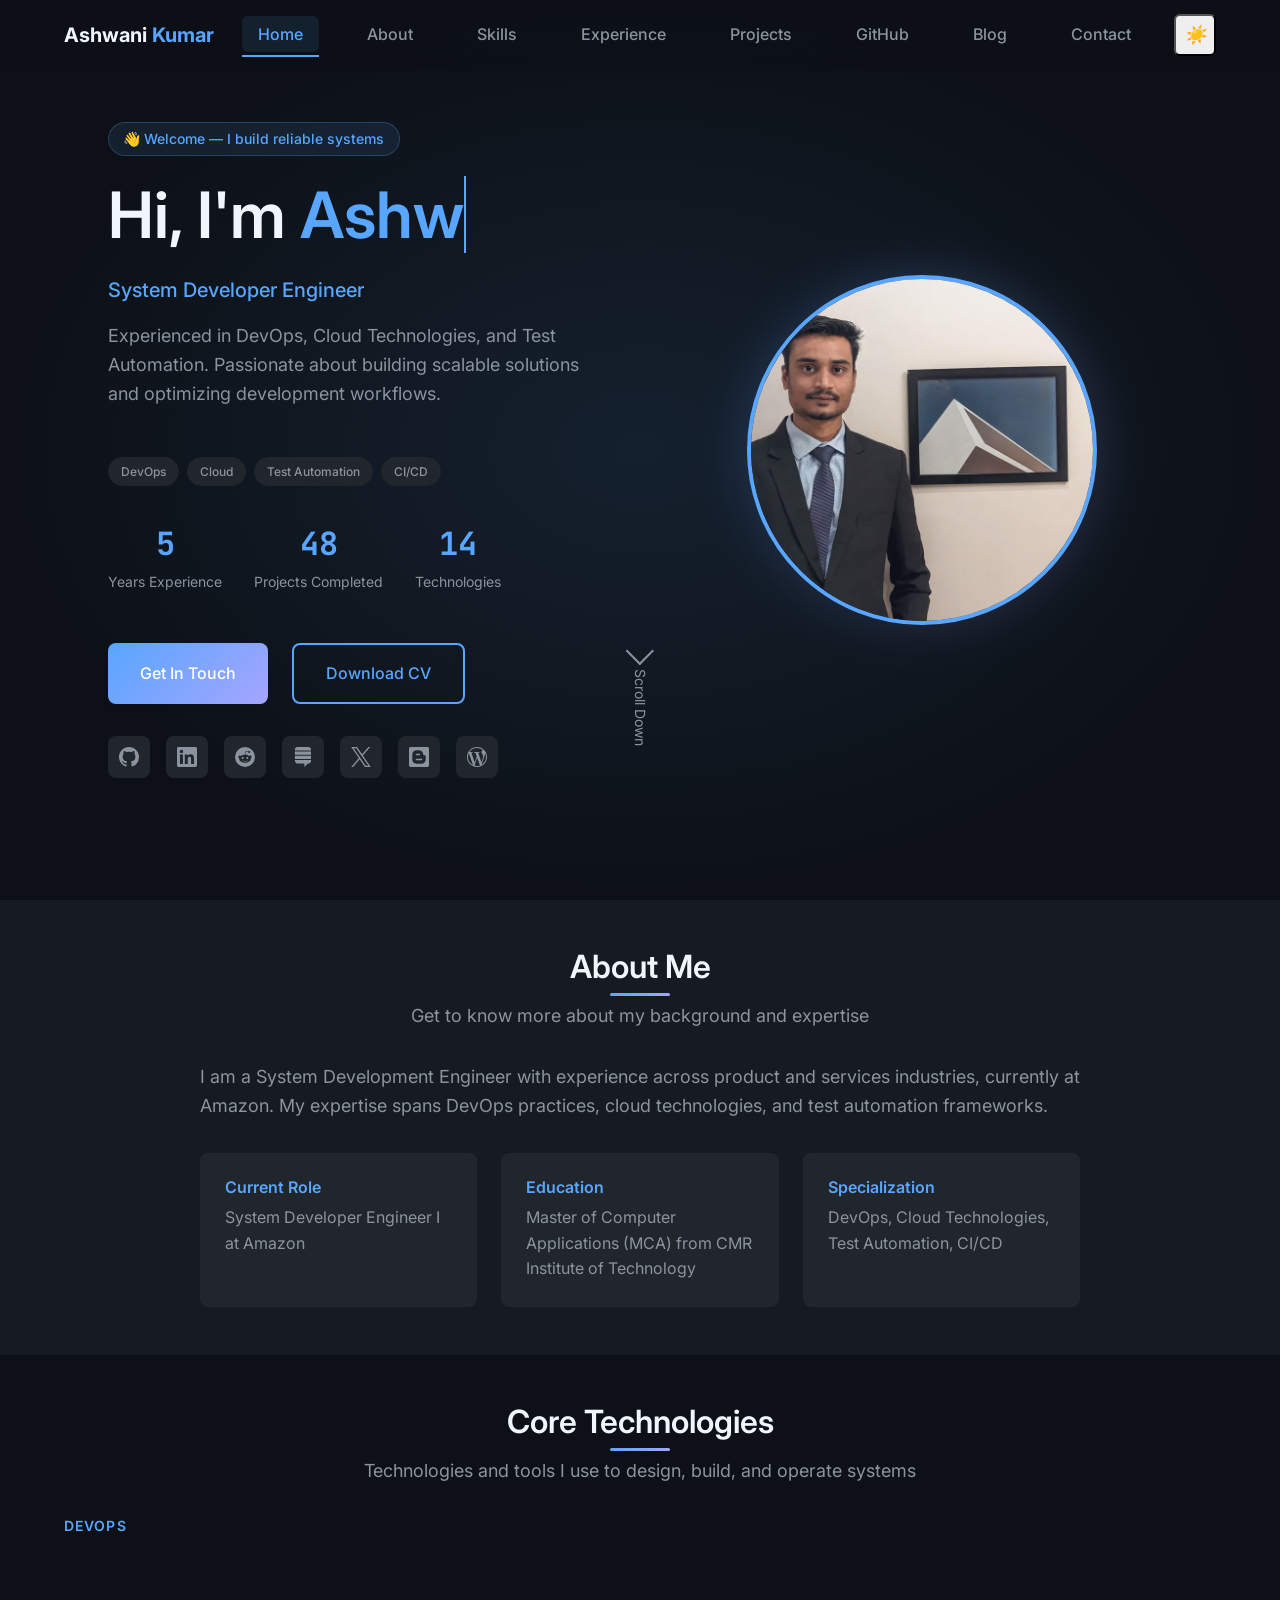
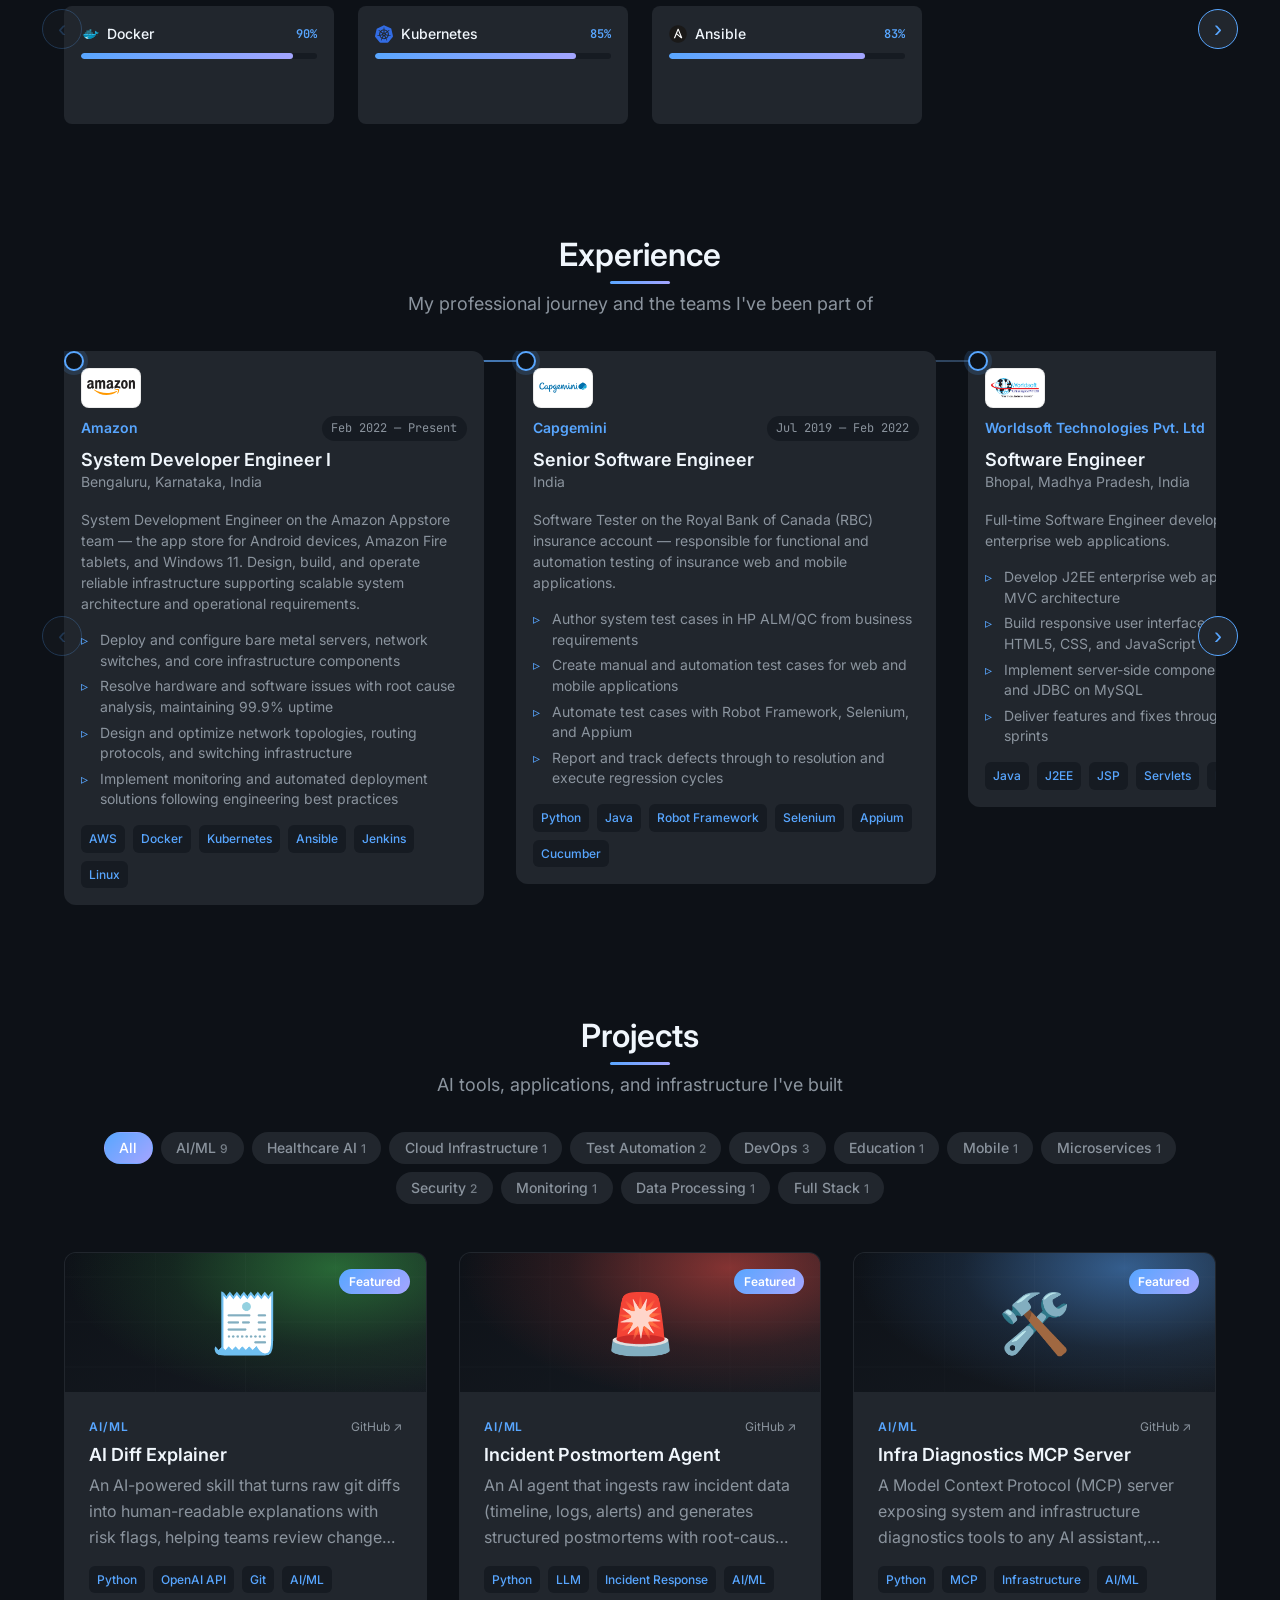
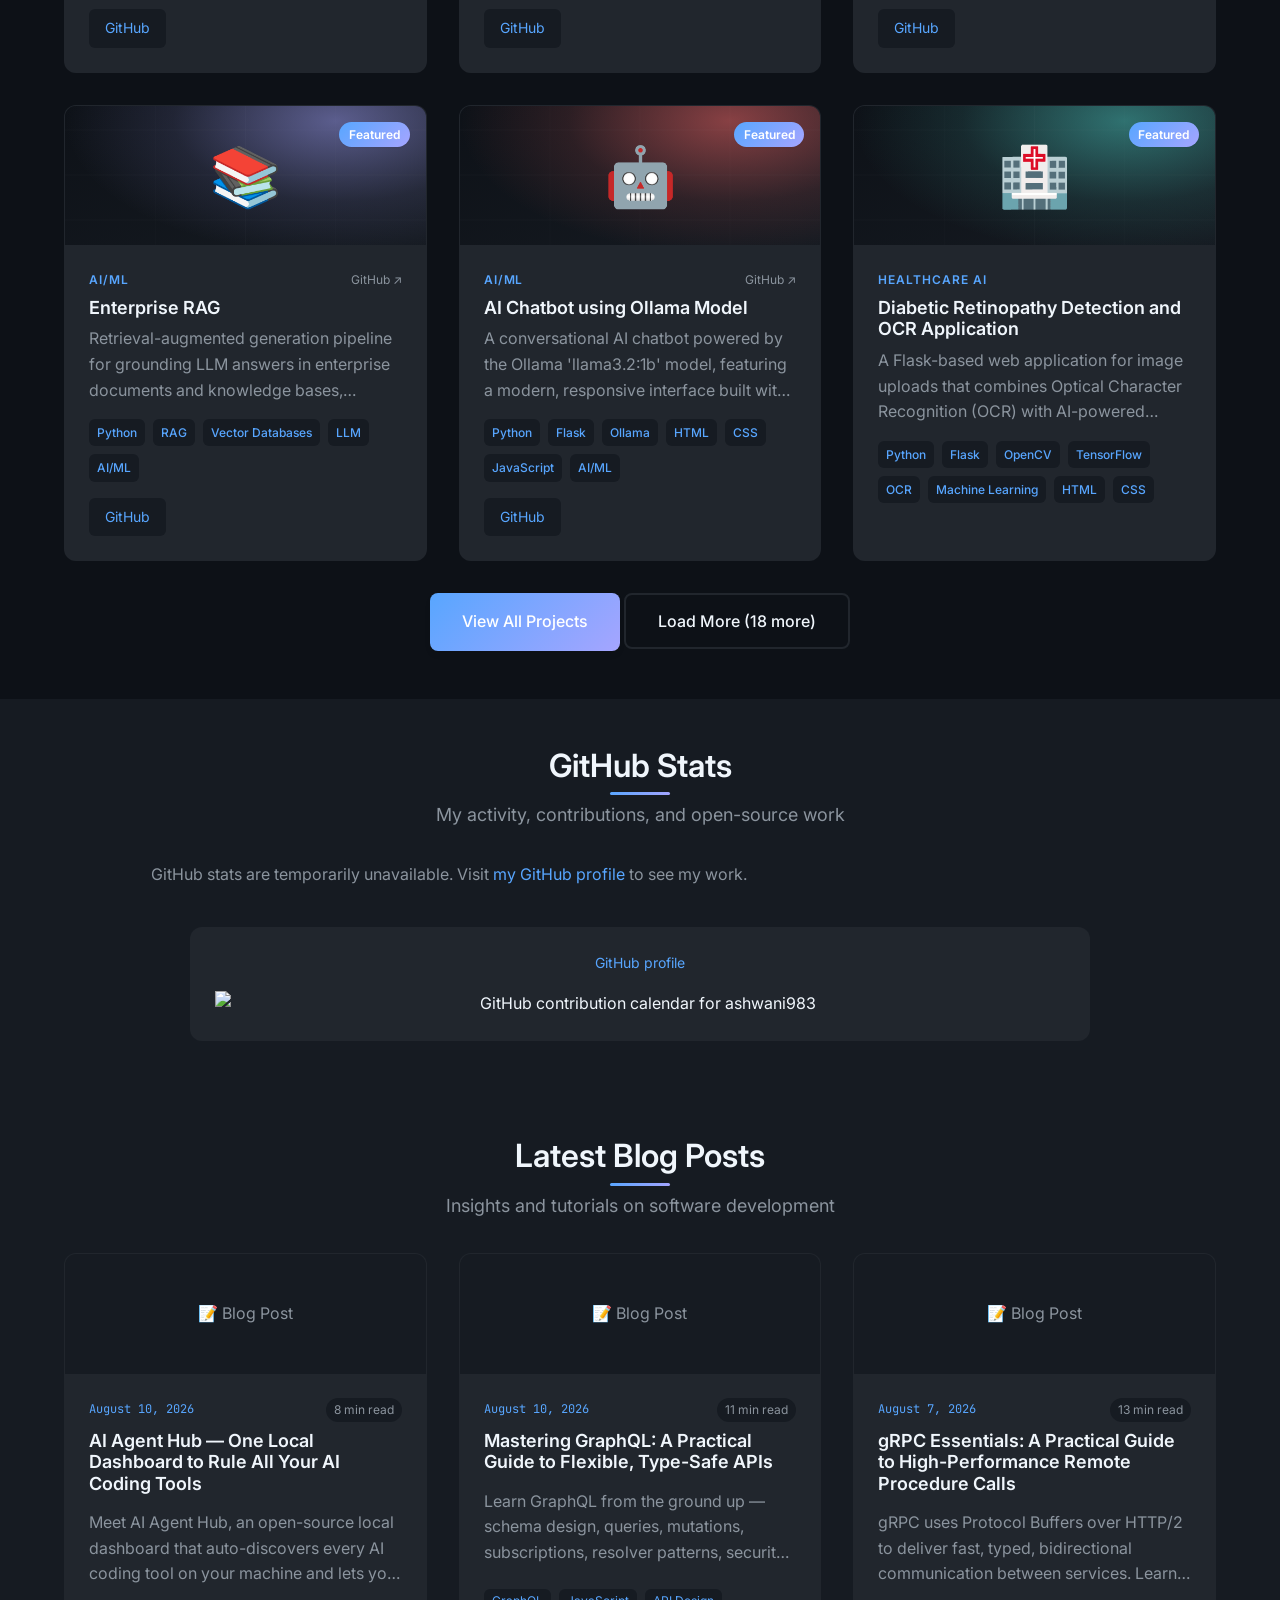
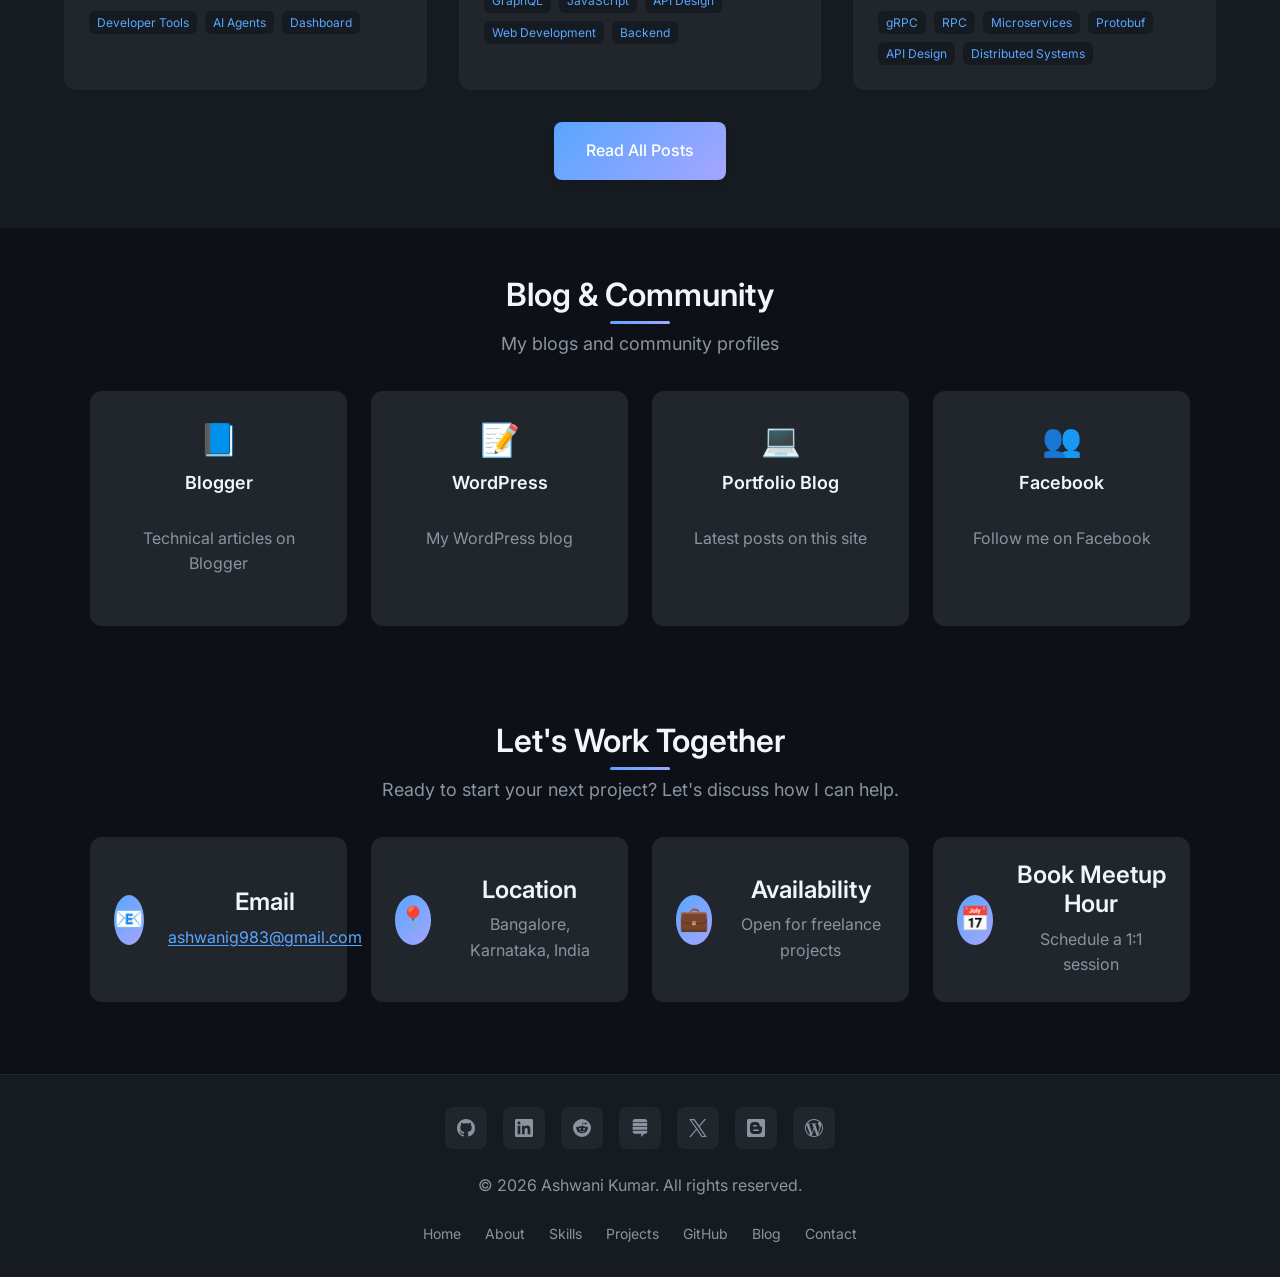
==== commit a9deec64: "feat: add Blog & Community section with blog platform links" ====
--- a/index.html
+++ b/index.html
@@ -359,6 +359,39 @@
         </div>
     </section>
 
+    <!-- Blogger Section -->
+    <section id="blogger" class="blogger-section">
+        <div class="container">
+            <div class="section-header">
+                <h2 class="section-title">Blog & Community</h2>
+                <p class="section-subtitle">My blogs and community profiles</p>
+            </div>
+
+            <div class="blogger-grid">
+                <a href="https://atlcodify.blogspot.com" class="blogger-card" target="_blank" rel="noopener">
+                    <span class="blogger-icon">📘</span>
+                    <h3 class="blogger-title">Blogger</h3>
+                    <p class="blogger-desc">Technical articles on Blogger</p>
+                </a>
+                <a href="https://atlcodify.wordpress.com" class="blogger-card" target="_blank" rel="noopener">
+                    <span class="blogger-icon">📝</span>
+                    <h3 class="blogger-title">WordPress</h3>
+                    <p class="blogger-desc">My WordPress blog</p>
+                </a>
+                <a href="https://ashwani983.github.io/blog.html" class="blogger-card" target="_blank" rel="noopener">
+                    <span class="blogger-icon">💻</span>
+                    <h3 class="blogger-title">Portfolio Blog</h3>
+                    <p class="blogger-desc">Latest posts on this site</p>
+                </a>
+                <a href="https://www.facebook.com/aryateck.7264" class="blogger-card" target="_blank" rel="noopener">
+                    <span class="blogger-icon">👥</span>
+                    <h3 class="blogger-title">Facebook</h3>
+                    <p class="blogger-desc">Follow me on Facebook</p>
+                </a>
+            </div>
+        </div>
+    </section>
+
     <!-- Contact Section -->
     <section id="contact" class="contact-preview">
         <div class="container">
--- a/assets/css/main.css
+++ b/assets/css/main.css
@@ -808,6 +808,54 @@
   font-size: var(--fs-xs);
 }
 
+/* Blogger Section */
+.blogger-section {
+  background: var(--primary-bg);
+}
+
+.blogger-grid {
+  display: grid;
+  grid-template-columns: repeat(auto-fit, minmax(220px, 1fr));
+  gap: var(--spacing-md);
+  max-width: 1100px;
+  margin: 0 auto;
+}
+
+.blogger-card {
+  display: flex;
+  flex-direction: column;
+  align-items: center;
+  text-align: center;
+  gap: var(--spacing-sm);
+  padding: var(--spacing-lg);
+  background: var(--accent-bg);
+  border: 1px solid transparent;
+  border-radius: var(--radius-lg);
+  color: var(--text-primary);
+  text-decoration: none;
+  transition: var(--transition-normal);
+}
+
+.blogger-card:hover {
+  transform: translateY(-3px);
+  border-color: var(--text-accent);
+}
+
+.blogger-icon {
+  font-size: 2rem;
+  line-height: 1;
+}
+
+.blogger-title {
+  font-size: var(--fs-lg);
+  color: var(--text-primary);
+}
+
+.blogger-desc {
+  font-size: var(--fs-base);
+  color: var(--text-secondary);
+}
+
 /* Contact Section */
 .contact-content {
   max-width: 1100px;
@@ -1342,6 +1390,7 @@
 
 [data-theme="light"] .project-card,
 [data-theme="light"] .blog-card,
+[data-theme="light"] .blogger-card,
 [data-theme="light"] .skill-bar,
 [data-theme="light"] .timeline-card,
 [data-theme="light"] .contact-item,
